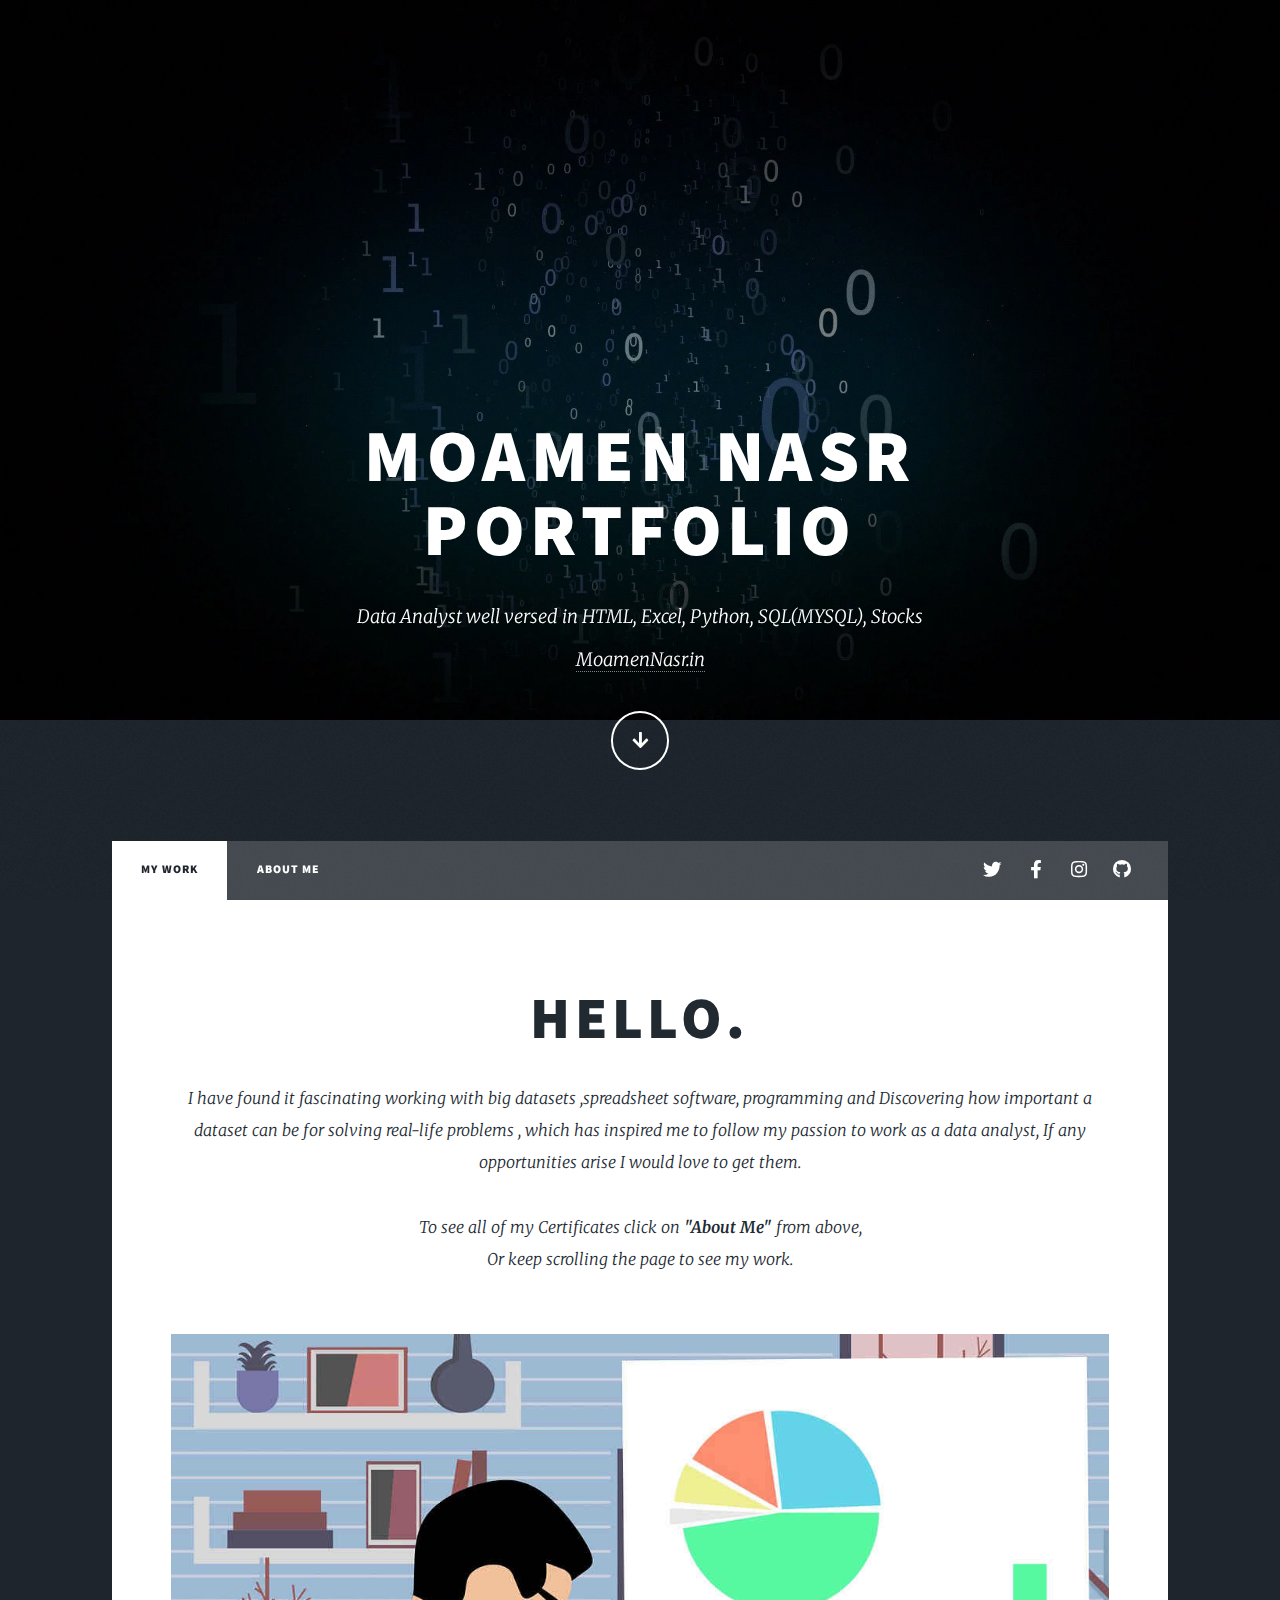
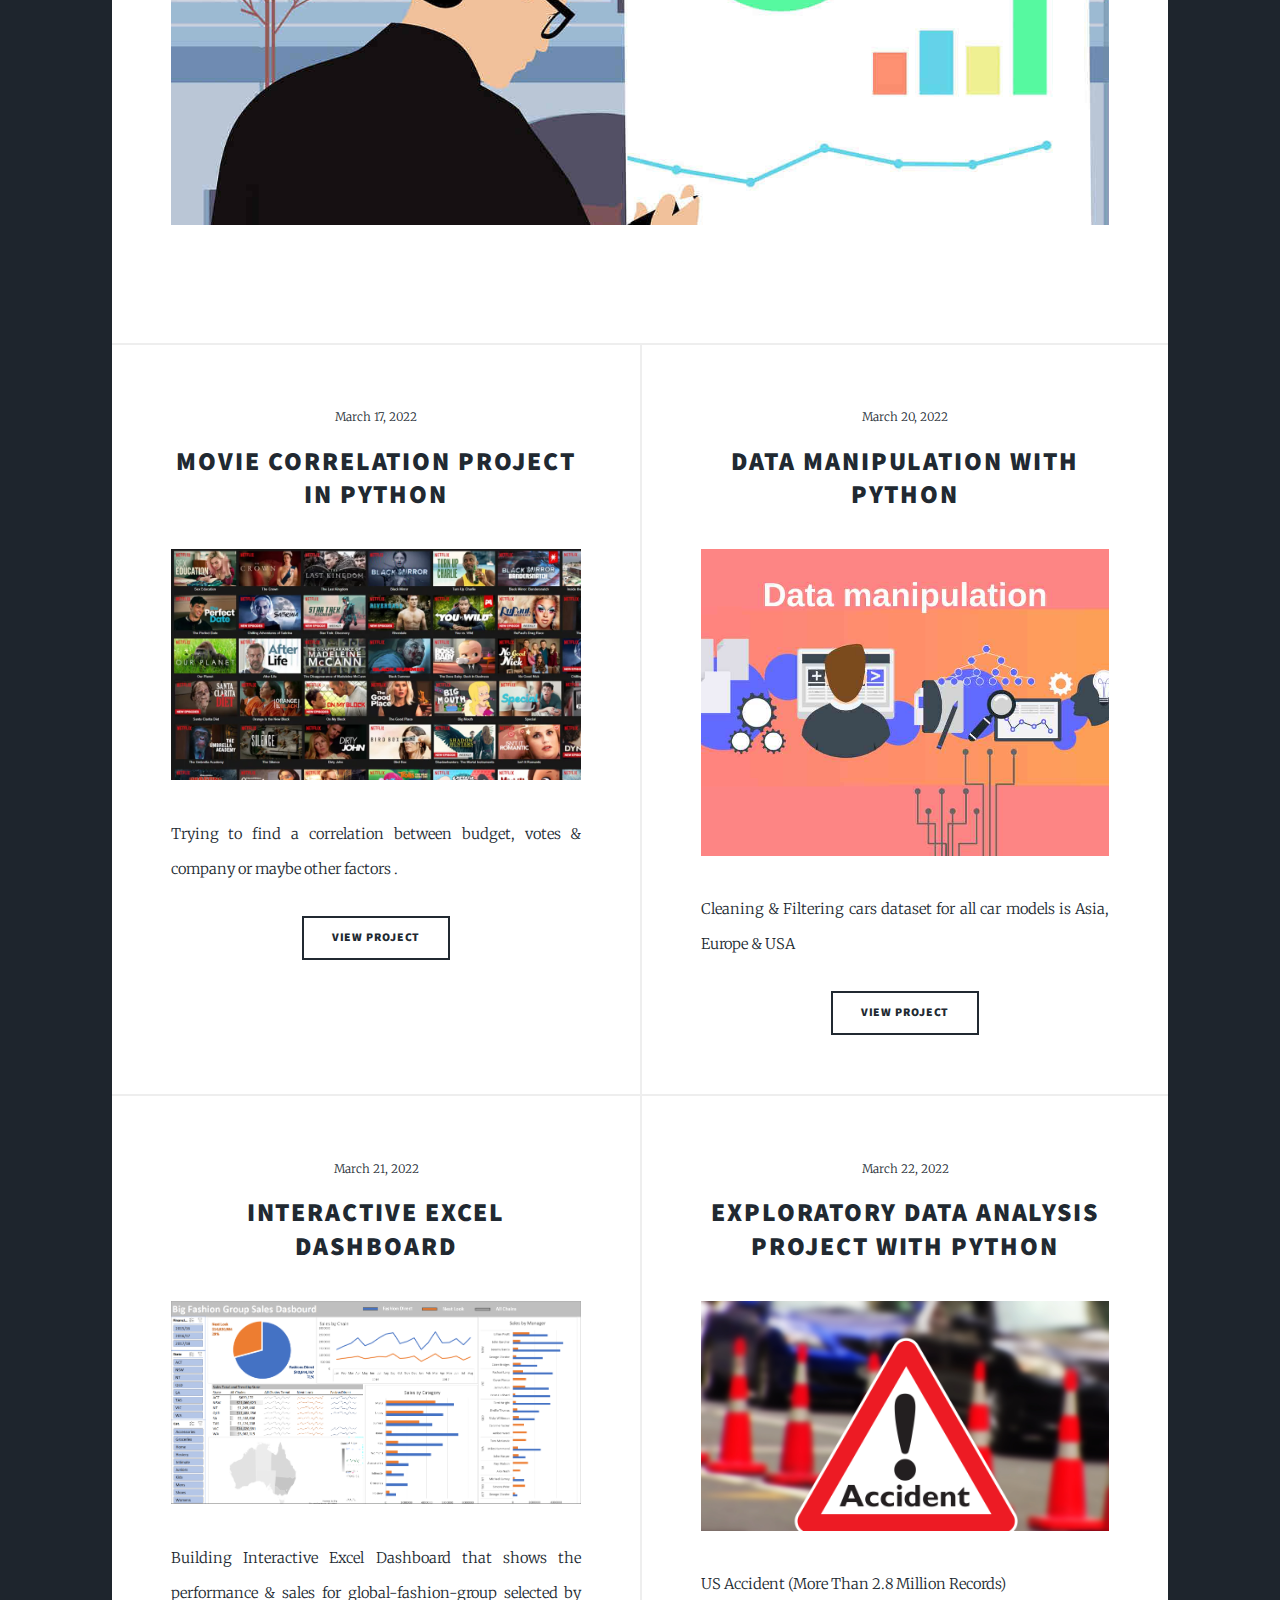
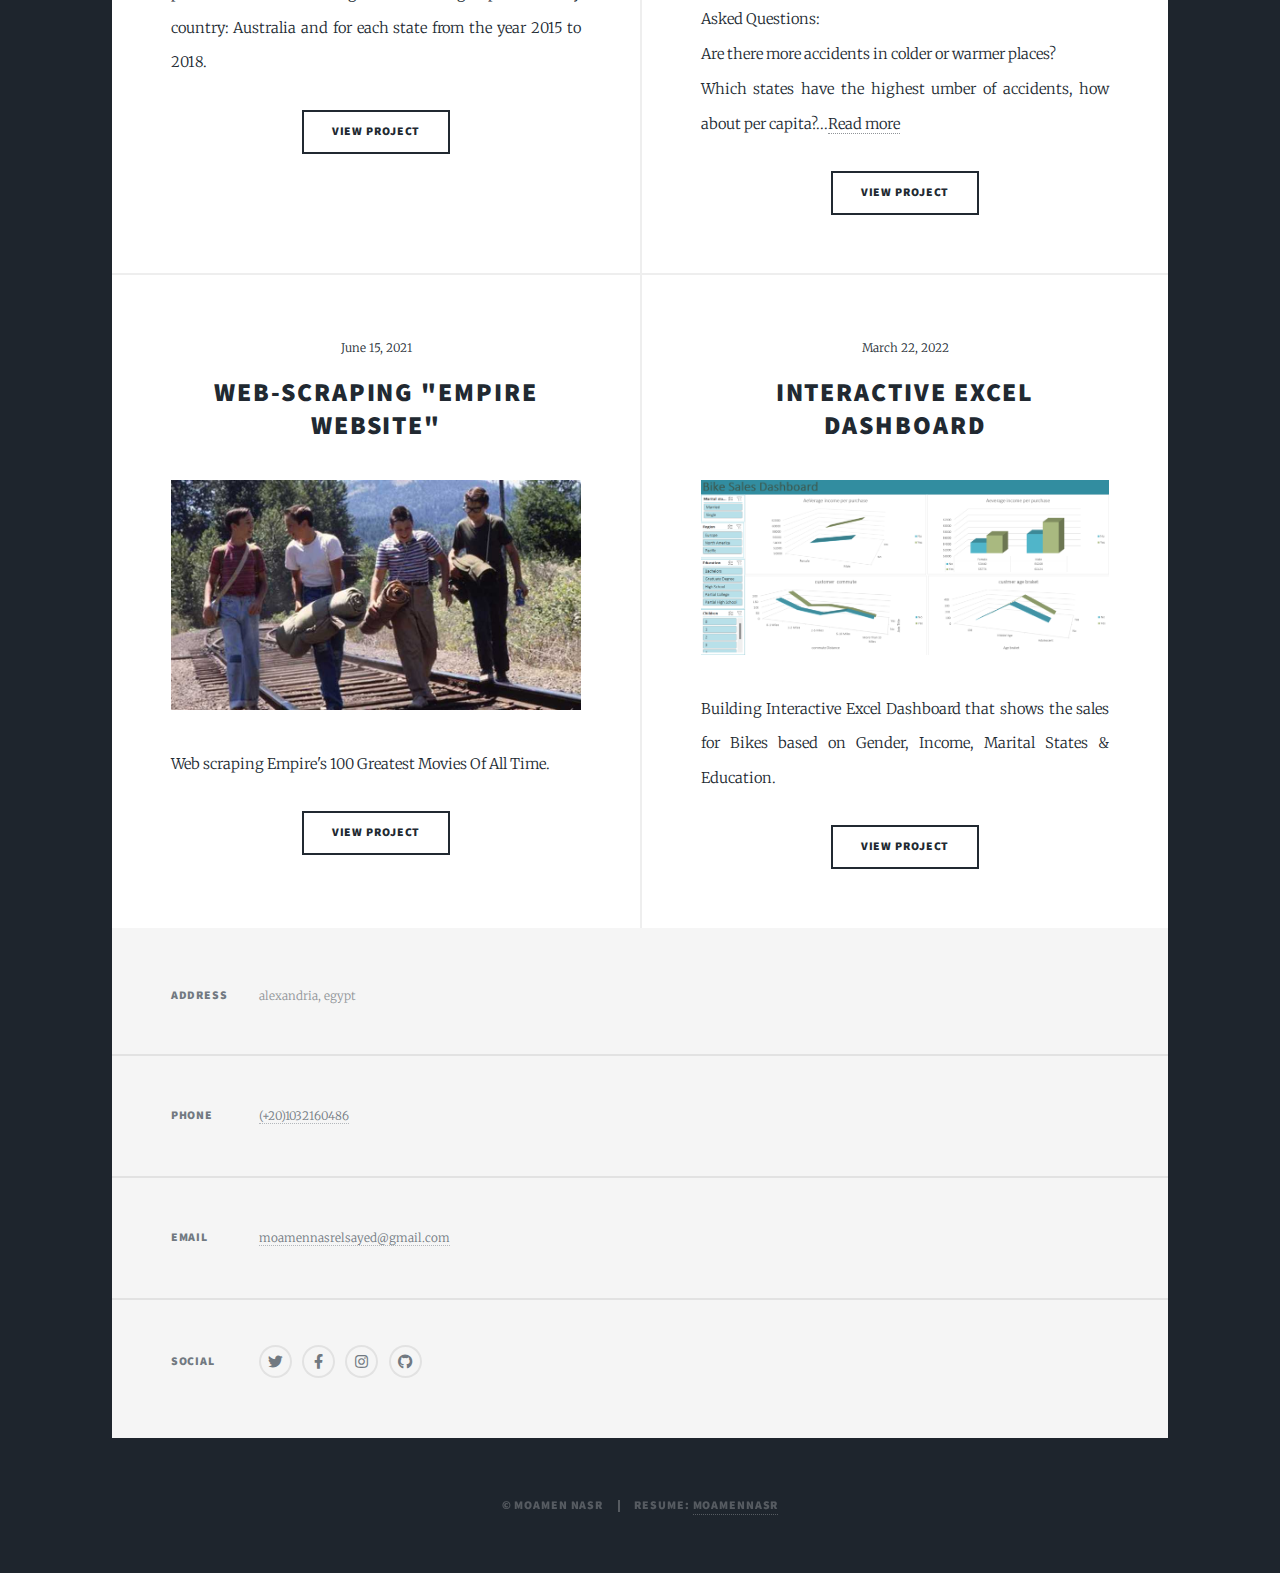
==== index.html @ 1415c9bb "Update index.html" ====
<!DOCTYPE HTML>

<html oncontextmenu="return false">
	<head>
		<title>Moamen_Nasr_Portfolio</title>
		<meta charset="utf-8" />
		<meta name="viewport" content="width=device-width, initial-scale=1, user-scalable=no" />
		<link rel="stylesheet" href="assets/css/main.css" />
		<noscript><link rel="stylesheet" href="assets/css/noscript.css" /></noscript>
		<link rel="icon" href="favicon.ico">
	</head>
	<body class="is-preload" oncontextmenu="return false" onkeydown="return false;" onmousedown="return false;">

		<!-- Wrapper -->
		<div id="wrapper" class="fade-in" >

				<!-- Intro -->
					<div id="intro">
						<h1>Moamen Nasr<br />
						Portfolio</h1>
						<p>Data Analyst well versed in HTML, Excel, Python, SQL(MYSQL), Stocks<br/>
						<a href="https://www.linkedin.com/in/moamen-ahmed-8884a21b2/" target="_blank">MoamenNasr.in</a></p>
						<ul class="actions">
							<li><a href="#header" class="button icon solid solo fa-arrow-down scrolly">Continue</a></li>
						</ul>
					</div>

				<!-- Header -->
					<header id="header">
						<a href="index" class="logo">Portfolio</a>
					</header>

				<!-- Nav -->
					<nav id="nav">
						<ul class="links">
							<li class="active"><a href="index">My Work</a></li>
							<li><a href="about-me">About Me</a></li>
						</ul>
						<ul class="icons">
							<li><a href="https://twitter.com/MomenNasr6" class="icon brands fa-twitter" target="_blank"><span class="label">Twitter</span></a></li>
							<li><a href="https://www.facebook.com/momen.nasr2021/" class="icon brands fa-facebook-f" target="_blank"><span class="label">Facebook</span></a></li>
							<li><a href="https://www.instagram.com/moamen_diwan/" class="icon brands fa-instagram" target="_blank"><span class="label">Instagram</span></a></li>
							<li><a href="https://github.com/moamennasr" class="icon brands fa-github" target="_blank"><span class="label">GitHub</span></a></li>
						</ul>
					</nav>

				<!-- Main -->
					<div id="main">

						<!-- Featured Post -->
							<article class="post featured">
								<header class="major">

									<h1><a href="#">Hello.
									</a></h1>
									<p>I have found it fascinating working with big datasets ,spreadsheet software, programming and Discovering how important a dataset can be for solving real-life problems , which has inspired me to follow my passion to work as a data analyst, If any opportunities arise I would love to get them.<br><br>To see all of my Certificates click on <strong>"About Me"</strong> from above,<br>Or keep scrolling the page to see my work. </p>
								</header>
								<a class="image main"><img src="images/intro.jpg" alt="" /></a>

							</article>

						<!-- Posts -->
							<section class="posts">
								<article>
									<header>
										<span class="date">March 17, 2022</span>
										<h2><a href="https://github.com/moamennasr/data-analysis-portfolio/blob/main/movie%20correlation%20project%201.ipynb" target="_blank">movie correlation project in Python</a></h2>
									</header>
									<a href="https://github.com/moamennasr/data-analysis-portfolio/blob/main/movie%20correlation%20project%201.ipynb" target="_blank" class="image fit"><img src="images/movie.jpg" alt="" /></a>
									<p>Trying to find a correlation between budget, votes & company or maybe other factors .</p>
									<ul class="actions special">
										<li><a href="https://github.com/moamennasr/data-analysis-portfolio/blob/main/movie%20correlation%20project%201.ipynb" target="_blank" class="button">View Project</a></li>
									</ul>
								</article>
								<article>
									<header>
										<span class="date">March 20, 2022</span>
										<h2><a href="https://github.com/moamennasr/data-manipulation-with-python/blob/main/python%20portfolio%20project%20%232%20cars%20dataset.ipynb" target="_blank">data manipulation with python</a></h2>
									</header>
									<a href="https://github.com/moamennasr/data-manipulation-with-python/blob/main/python%20portfolio%20project%20%232%20cars%20dataset.ipynb" target="_blank" class="image fit"><img src="images/data_manipulation.png" alt="" /></a>
									<p>Cleaning & Filtering cars dataset for all car models is Asia, Europe & USA  </p>
									<ul class="actions special">
										<li><a href="https://github.com/moamennasr/data-manipulation-with-python/blob/main/python%20portfolio%20project%20%232%20cars%20dataset.ipynb" target="_blank" class="button">View Project</a></li>
									</ul>
								</article>
								<article>
									<header>
										<span class="date">March 21, 2022</span>
										<h2><a href="https://sway.office.com/fhh4efBavwLZOW4H" target="_blank" >Interactive Excel Dashboard </a></h2>
									</header>
									<a href="https://sway.office.com/fhh4efBavwLZOW4H" target="_blank" class="image fit"><img src="images/Excel_Dashoard.PNG" alt="" /></a>
									<p>Building Interactive Excel Dashboard that shows the performance & sales for global-fashion-group selected by country: Australia and for each state from the year 2015 to 2018.</p>
									<ul class="actions special">
										<li><a href="https://sway.office.com/fhh4efBavwLZOW4H" target="_blank" class="button">View Project</a></li>
									</ul>
								</article>
								<article>
									<header>
										<span class="date">March 22, 2022</span>
										<h2><a href="https://github.com/moamennasr/Exploratory-Data-Analysis-Project-with-Python/blob/main/python%20portfolio%20project%20%233%20US%20Accidents.ipynb" target="_blank">Exploratory Data Analysis Project with Python</a></h2>
									</header>
									<a href="https://github.com/moamennasr/Exploratory-Data-Analysis-Project-with-Python/blob/main/python%20portfolio%20project%20%233%20US%20Accidents.ipynb" target="_blank" class="image fit"><img src="images/accident.jpg" alt="" /></a>
									<p>US Accident (More Than 2.8 Million Records)<br>
										Asked Questions:<br>
										Are there more accidents in colder or warmer places?<br>
										Which states have the highest umber of accidents, how about per capita?<span id="dots">...</span><span id="more"><br>Does NewYork shows within the Data, and if yes, why is the count of accidents lower compared to its population?<br>
										Among the top 100 cities in the number of accidents, which state do they belong to most frequently?<br>
										What time of the day are accident most frequent?<br>
										Which Days of the week are most accidents?<br>
										which month have the most accidents?<br>
										What is the trend of accidents year over year (increasing/decreasing)?<br>
										What is accident per unit of traffic the highest?<br></span><a onclick="myFunction()" id="myBtn">Read more</a></p>
									<ul class="actions special">
										<li><a href="https://github.com/moamennasr/Exploratory-Data-Analysis-Project-with-Python/blob/main/python%20portfolio%20project%20%233%20US%20Accidents.ipynb" target="_blank" class="button">View Project</a></li>
									</ul>
								</article>
								<article>
									<header>
										<span class="date">June 15, 2021</span>
										<h2><a href="https://github.com/moamennasr/web-scraping-Empire-website-/blob/main/main.py" target="_blank" >Web-Scraping "Empire Website" </a></h2>
									</header>
									<a href="https://github.com/moamennasr/web-scraping-Empire-website-/blob/main/main.py" target="_blank" class="image fit"><img src="images/100movies.jpg" alt="" /></a>
									<p>Web scraping Empire's 100 Greatest Movies Of All Time.</p>
									<ul class="actions special">
										<li><a href="https://github.com/moamennasr/web-scraping-Empire-website-/blob/main/main.py" target="_blank" class="button">View Project</a></li>
									</ul>
								</article>
								<article>
									<header>
										<span class="date">March 22, 2022</span>
										<h2><a href="https://sway.office.com/Ymb0n079j13zCC2g?ref=Link" target="_blank" >Interactive Excel Dashboard </a></h2>
									</header>
									<a href="https://sway.office.com/Ymb0n079j13zCC2g?ref=Link" target="_blank" class="image fit"><img src="images/bike-dashoard.PNG" alt="" /></a>
									<p>Building Interactive Excel Dashboard that shows the sales for Bikes based on Gender, Income, Marital States & Education.</p>
									<ul class="actions special">
										<li><a href="https://sway.office.com/Ymb0n079j13zCC2g?ref=Link" target="_blank" class="button">View Project</a></li>
									</ul>
								</article>
							</section>
					</div>

				<!-- Footer -->
					<footer id="footer">

						<section class="split contact">
							<section class="alt">
								<h3>Address</h3>
								<p>alexandria, egypt</p>
							</section>
							<section>
								<h3>Phone</h3>
								<p><a href="#">(+20)1032160486</a></p>
							</section>
							<section>
								<h3>Email</h3>
								<p><a href="#">moamennasrelsayed@gmail.com</a></p>
							</section>
							<section>
								<h3>Social</h3>
								<ul class="icons alt">
									<li><a href="https://twitter.com/MomenNasr6" class="icon brands fa-twitter" target="_blank"><span class="label">Twitter</span></a></li>
									<li><a href="https://www.facebook.com/momen.nasr2021/" class="icon brands fa-facebook-f" target="_blank"><span class="label">Facebook</span></a></li>
									<li><a href="https://www.instagram.com/moamen_diwan/" class="icon brands fa-instagram" target="_blank"><span class="label">Instagram</span></a></li>
									<li><a href="https://github.com/moamennasr" class="icon brands fa-github" target="_blank"><span class="label">GitHub</span></a></li>
								</ul>
							</section>
						</section>
					</footer>

				<!-- Copyright -->
					<div id="copyright">
						<ul><li>&copy; Moamen Nasr</li><li>Resume: <a href="https://moamennasr.github.io/resume-web-page/" target="_blank">moamennasr</a></li></ul>
					</div>

			</div>

		<!-- Scripts -->
		
			<script src="assets/js/jquery.min.js"></script>
			<script src="assets/js/jquery.scrollex.min.js"></script>
			<script src="assets/js/jquery.scrolly.min.js"></script>
			<script src="assets/js/browser.min.js"></script>
			<script src="assets/js/breakpoints.min.js"></script>
			<script src="assets/js/util.js"></script>
			<script src="assets/js/main.js"></script>

	</body>
</html>
---- assets/css/main.css ----
@import url(fontawesome-all.min.css);
@import url("https://fonts.googleapis.com/css?family=Merriweather:300,700,300italic,700italic|Source+Sans+Pro:900");




#more {display: none;}


html, body, div, span, applet, object,
iframe, h1, h2, h3, h4, h5, h6, p, blockquote,
pre, a, abbr, acronym, address, big, cite,
code, del, dfn, em, img, ins, kbd, q, s, samp,
small, strike, strong, sub, sup, tt, var, b,
u, i, center, dl, dt, dd, ol, ul, li, fieldset,
form, label, legend, table, caption, tbody,
tfoot, thead, tr, th, td, article, aside,
canvas, details, embed, figure, figcaption,
footer, header, hgroup, menu, nav, output, ruby,
section, summary, time, mark, audio, video {
	margin: 0;
	padding: 0;
	border: 0;
	font-size: 100%;
	font: inherit;
	vertical-align: baseline;}

article, aside, details, figcaption, figure,
footer, header, hgroup, menu, nav, section {
	display: block;}

body {
	line-height: 1;
}

ol, ul {
	list-style: none;
}

blockquote, q {
	quotes: none;
}

	blockquote:before, blockquote:after, q:before, q:after {
		content: '';
		content: none;
	}

table {
	border-collapse: collapse;
	border-spacing: 0;
}

body {
	-webkit-text-size-adjust: none;
}

mark {
	background-color: transparent;
	color: inherit;
}

input::-moz-focus-inner {
	border: 0;
	padding: 0;
}

input, select, textarea {
	-moz-appearance: none;
	-webkit-appearance: none;
	-ms-appearance: none;
	appearance: none;
}

/* Basic */

	@-ms-viewport {
		width: device-width;
	}

	body {
		-ms-overflow-style: scrollbar;
	}

	@media screen and (max-width: 480px) {

		html, body {
			min-width: 320px;
		}

	}

	html {
		box-sizing: border-box;
	}

	*, *:before, *:after {
		box-sizing: inherit;
	}

	body {
		background-color: #1e252d;
	}

		body.is-preload *, body.is-preload *:before, body.is-preload *:after {
			-moz-animation: none !important;
			-webkit-animation: none !important;
			-ms-animation: none !important;
			animation: none !important;
			-moz-transition: none !important;
			-webkit-transition: none !important;
			-ms-transition: none !important;
			transition: none !important;
		}

/* Type */

	html {
		font-size: 16pt;
	}

		@media screen and (max-width: 1680px) {

			html {
				font-size: 12pt;
			}

		}

		@media screen and (max-width: 1280px) {

			html {
				font-size: 11pt;
			}

		}

		@media screen and (max-width: 360px) {

			html {
				font-size: 10pt;
			}

		}

	body {
		color: #212931;
	}

	body, input, select, textarea {
		font-family: "Merriweather", Georgia, serif;
		font-weight: 300;
		font-size: 1rem;
		line-height: 2.375;
	}

	a {
		-moz-transition: color 0.2s ease-in-out, background-color 0.2s ease-in-out, border-color 0.2s ease-in-out, box-shadow 0.2s ease-in-out;
		-webkit-transition: color 0.2s ease-in-out, background-color 0.2s ease-in-out, border-color 0.2s ease-in-out, box-shadow 0.2s ease-in-out;
		-ms-transition: color 0.2s ease-in-out, background-color 0.2s ease-in-out, border-color 0.2s ease-in-out, box-shadow 0.2s ease-in-out;
		transition: color 0.2s ease-in-out, background-color 0.2s ease-in-out, border-color 0.2s ease-in-out, box-shadow 0.2s ease-in-out;
		border-bottom: dotted 1px;
		text-decoration: none;
	}

		a:hover {
			border-bottom-color: transparent;
		}

	strong, b {
		font-weight: 600;
	}

	em, i {
		font-style: italic;
	}

	p {
		text-align: justify;
		margin: 0 0 2rem 0;
	}

	h1, h2, h3, h4, h5, h6 {
		font-family: "Source Sans Pro", Helvetica, sans-serif;
		font-weight: 900;
		line-height: 1.5;
		letter-spacing: 0.075em;
		text-transform: uppercase;
		margin: 0 0 1rem 0;
	}

		h1 a, h2 a, h3 a, h4 a, h5 a, h6 a {
			border-bottom: 0;
			color: inherit;
			text-decoration: none;
		}

	h1 {
		font-size: 4rem;
		line-height: 1.1;
		margin: 0 0 2rem 0;
	}

	h2 {
		font-size: 1.75rem;
		line-height: 1.3;
		margin: 0 0 1.5rem 0;
	}

	h3 {
		font-size: 1.25rem;
		margin: 0 0 1.5rem 0;
	}

	h4 {
		font-size: 1rem;
	}

	h5 {
		font-size: 0.9rem;
	}

	h6 {
		font-size: 0.8rem;
	}

	sub {
		font-size: 0.8rem;
		position: relative;
		top: 0.5rem;
	}

	sup {
		font-size: 0.8rem;
		position: relative;
		top: -0.5rem;
	}

	blockquote {
		border-left: solid 4px;
		font-style: italic;
		margin: 0 0 2rem 0;
		padding: 0.5rem 0 0.5rem 2rem;
	}

	code {
		border: solid 2px;
		font-family: "Courier New", monospace;
		font-size: 0.9rem;
		margin: 0 0.25rem;
		padding: 0.25rem 0.65rem;
	}

	pre {
		-webkit-overflow-scrolling: touch;
		font-family: "Courier New", monospace;
		font-size: 0.9rem;
		margin: 0 0 2rem 0;
	}

		pre code {
			display: block;
			line-height: 1.75;
			padding: 1rem 1.5rem;
			overflow-x: auto;
		}

	hr {
		border: 0;
		border-bottom: solid 2px;
		margin: 3rem 0;
	}

		hr.major {
			margin: 5rem 0;
		}

	.align-left {
		text-align: left;
	}

	.align-center {
		text-align: center;
	}

	.align-right {
		text-align: right;
	}

	input, select, textarea {
		color: #212931;
	}

	a {
		color: #212931;
		border-bottom-color: rgba(33, 41, 49, 0.5);
	}

		a:hover {
			border-bottom-color: transparent;
			color: #18bfef !important;
		}

	strong, b {
		color: #212931;
	}

	h1, h2, h3, h4, h5, h6 {
		color: #212931;
	}

	blockquote {
		border-left-color: #eeeeee;
	}

	code {
		background: rgba(220, 220, 220, 0.25);
		border-color: #eeeeee;
	}

	hr {
		border-bottom-color: #eeeeee;
	}

/* Row */

	.row {
		display: flex;
		flex-wrap: wrap;
		box-sizing: border-box;
		align-items: stretch;
	}

		.row > * {
			box-sizing: border-box;
		}

		.row.gtr-uniform > * > :last-child {
			margin-bottom: 0;
		}

		.row.aln-left {
			justify-content: flex-start;
		}

		.row.aln-center {
			justify-content: center;
		}

		.row.aln-right {
			justify-content: flex-end;
		}

		.row.aln-top {
			align-items: flex-start;
		}

		.row.aln-middle {
			align-items: center;
		}

		.row.aln-bottom {
			align-items: flex-end;
		}

		.row > .imp {
			order: -1;
		}

		.row > .col-1 {
			width: 8.33333%;
		}

		.row > .off-1 {
			margin-left: 8.33333%;
		}

		.row > .col-2 {
			width: 16.66667%;
		}

		.row > .off-2 {
			margin-left: 16.66667%;
		}

		.row > .col-3 {
			width: 25%;
		}

		.row > .off-3 {
			margin-left: 25%;
		}

		.row > .col-4 {
			width: 33.33333%;
		}

		.row > .off-4 {
			margin-left: 33.33333%;
		}

		.row > .col-5 {
			width: 41.66667%;
		}

		.row > .off-5 {
			margin-left: 41.66667%;
		}

		.row > .col-6 {
			width: 50%;
		}

		.row > .off-6 {
			margin-left: 50%;
		}

		.row > .col-7 {
			width: 58.33333%;
		}

		.row > .off-7 {
			margin-left: 58.33333%;
		}

		.row > .col-8 {
			width: 66.66667%;
		}

		.row > .off-8 {
			margin-left: 66.66667%;
		}

		.row > .col-9 {
			width: 75%;
		}

		.row > .off-9 {
			margin-left: 75%;
		}

		.row > .col-10 {
			width: 83.33333%;
		}

		.row > .off-10 {
			margin-left: 83.33333%;
		}

		.row > .col-11 {
			width: 91.66667%;
		}

		.row > .off-11 {
			margin-left: 91.66667%;
		}

		.row > .col-12 {
			width: 100%;
		}

		.row > .off-12 {
			margin-left: 100%;
		}

		.row.gtr-0 {
			margin-top: 0;
			margin-left: 0rem;
		}

			.row.gtr-0 > * {
				padding: 0 0 0 0rem;
			}

			.row.gtr-0.gtr-uniform {
				margin-top: 0rem;
			}

				.row.gtr-0.gtr-uniform > * {
					padding-top: 0rem;
				}

		.row.gtr-25 {
			margin-top: 0;
			margin-left: -0.375rem;
		}

			.row.gtr-25 > * {
				padding: 0 0 0 0.375rem;
			}

			.row.gtr-25.gtr-uniform {
				margin-top: -0.375rem;
			}

				.row.gtr-25.gtr-uniform > * {
					padding-top: 0.375rem;
				}

		.row.gtr-50 {
			margin-top: 0;
			margin-left: -0.75rem;
		}

			.row.gtr-50 > * {
				padding: 0 0 0 0.75rem;
			}

			.row.gtr-50.gtr-uniform {
				margin-top: -0.75rem;
			}

				.row.gtr-50.gtr-uniform > * {
					padding-top: 0.75rem;
				}

		.row {
			margin-top: 0;
			margin-left: -1.5rem;
		}

			.row > * {
				padding: 0 0 0 1.5rem;
			}

			.row.gtr-uniform {
				margin-top: -1.5rem;
			}

				.row.gtr-uniform > * {
					padding-top: 1.5rem;
				}

		.row.gtr-150 {
			margin-top: 0;
			margin-left: -2.25rem;
		}

			.row.gtr-150 > * {
				padding: 0 0 0 2.25rem;
			}

			.row.gtr-150.gtr-uniform {
				margin-top: -2.25rem;
			}

				.row.gtr-150.gtr-uniform > * {
					padding-top: 2.25rem;
				}

		.row.gtr-200 {
			margin-top: 0;
			margin-left: -3rem;
		}

			.row.gtr-200 > * {
				padding: 0 0 0 3rem;
			}

			.row.gtr-200.gtr-uniform {
				margin-top: -3rem;
			}

				.row.gtr-200.gtr-uniform > * {
					padding-top: 3rem;
				}

		@media screen and (max-width: 1680px) {

			.row {
				display: flex;
				flex-wrap: wrap;
				box-sizing: border-box;
				align-items: stretch;
			}

				.row > * {
					box-sizing: border-box;
				}

				.row.gtr-uniform > * > :last-child {
					margin-bottom: 0;
				}

				.row.aln-left {
					justify-content: flex-start;
				}

				.row.aln-center {
					justify-content: center;
				}

				.row.aln-right {
					justify-content: flex-end;
				}

				.row.aln-top {
					align-items: flex-start;
				}

				.row.aln-middle {
					align-items: center;
				}

				.row.aln-bottom {
					align-items: flex-end;
				}

				.row > .imp-xlarge {
					order: -1;
				}

				.row > .col-1-xlarge {
					width: 8.33333%;
				}

				.row > .off-1-xlarge {
					margin-left: 8.33333%;
				}

				.row > .col-2-xlarge {
					width: 16.66667%;
				}

				.row > .off-2-xlarge {
					margin-left: 16.66667%;
				}

				.row > .col-3-xlarge {
					width: 25%;
				}

				.row > .off-3-xlarge {
					margin-left: 25%;
				}

				.row > .col-4-xlarge {
					width: 33.33333%;
				}

				.row > .off-4-xlarge {
					margin-left: 33.33333%;
				}

				.row > .col-5-xlarge {
					width: 41.66667%;
				}

				.row > .off-5-xlarge {
					margin-left: 41.66667%;
				}

				.row > .col-6-xlarge {
					width: 50%;
				}

				.row > .off-6-xlarge {
					margin-left: 50%;
				}

				.row > .col-7-xlarge {
					width: 58.33333%;
				}

				.row > .off-7-xlarge {
					margin-left: 58.33333%;
				}

				.row > .col-8-xlarge {
					width: 66.66667%;
				}

				.row > .off-8-xlarge {
					margin-left: 66.66667%;
				}

				.row > .col-9-xlarge {
					width: 75%;
				}

				.row > .off-9-xlarge {
					margin-left: 75%;
				}

				.row > .col-10-xlarge {
					width: 83.33333%;
				}

				.row > .off-10-xlarge {
					margin-left: 83.33333%;
				}

				.row > .col-11-xlarge {
					width: 91.66667%;
				}

				.row > .off-11-xlarge {
					margin-left: 91.66667%;
				}

				.row > .col-12-xlarge {
					width: 100%;
				}

				.row > .off-12-xlarge {
					margin-left: 100%;
				}

				.row.gtr-0 {
					margin-top: 0;
					margin-left: 0rem;
				}

					.row.gtr-0 > * {
						padding: 0 0 0 0rem;
					}

					.row.gtr-0.gtr-uniform {
						margin-top: 0rem;
					}

						.row.gtr-0.gtr-uniform > * {
							padding-top: 0rem;
						}

				.row.gtr-25 {
					margin-top: 0;
					margin-left: -0.375rem;
				}

					.row.gtr-25 > * {
						padding: 0 0 0 0.375rem;
					}

					.row.gtr-25.gtr-uniform {
						margin-top: -0.375rem;
					}

						.row.gtr-25.gtr-uniform > * {
							padding-top: 0.375rem;
						}

				.row.gtr-50 {
					margin-top: 0;
					margin-left: -0.75rem;
				}

					.row.gtr-50 > * {
						padding: 0 0 0 0.75rem;
					}

					.row.gtr-50.gtr-uniform {
						margin-top: -0.75rem;
					}

						.row.gtr-50.gtr-uniform > * {
							padding-top: 0.75rem;
						}

				.row {
					margin-top: 0;
					margin-left: -1.5rem;
				}

					.row > * {
						padding: 0 0 0 1.5rem;
					}

					.row.gtr-uniform {
						margin-top: -1.5rem;
					}

						.row.gtr-uniform > * {
							padding-top: 1.5rem;
						}

				.row.gtr-150 {
					margin-top: 0;
					margin-left: -2.25rem;
				}

					.row.gtr-150 > * {
						padding: 0 0 0 2.25rem;
					}

					.row.gtr-150.gtr-uniform {
						margin-top: -2.25rem;
					}

						.row.gtr-150.gtr-uniform > * {
							padding-top: 2.25rem;
						}

				.row.gtr-200 {
					margin-top: 0;
					margin-left: -3rem;
				}

					.row.gtr-200 > * {
						padding: 0 0 0 3rem;
					}

					.row.gtr-200.gtr-uniform {
						margin-top: -3rem;
					}

						.row.gtr-200.gtr-uniform > * {
							padding-top: 3rem;
						}

		}

		@media screen and (max-width: 1280px) {

			.row {
				display: flex;
				flex-wrap: wrap;
				box-sizing: border-box;
				align-items: stretch;
			}

				.row > * {
					box-sizing: border-box;
				}

				.row.gtr-uniform > * > :last-child {
					margin-bottom: 0;
				}

				.row.aln-left {
					justify-content: flex-start;
				}

				.row.aln-center {
					justify-content: center;
				}

				.row.aln-right {
					justify-content: flex-end;
				}

				.row.aln-top {
					align-items: flex-start;
				}

				.row.aln-middle {
					align-items: center;
				}

				.row.aln-bottom {
					align-items: flex-end;
				}

				.row > .imp-large {
					order: -1;
				}

				.row > .col-1-large {
					width: 8.33333%;
				}

				.row > .off-1-large {
					margin-left: 8.33333%;
				}

				.row > .col-2-large {
					width: 16.66667%;
				}

				.row > .off-2-large {
					margin-left: 16.66667%;
				}

				.row > .col-3-large {
					width: 25%;
				}

				.row > .off-3-large {
					margin-left: 25%;
				}

				.row > .col-4-large {
					width: 33.33333%;
				}

				.row > .off-4-large {
					margin-left: 33.33333%;
				}

				.row > .col-5-large {
					width: 41.66667%;
				}

				.row > .off-5-large {
					margin-left: 41.66667%;
				}

				.row > .col-6-large {
					width: 50%;
				}

				.row > .off-6-large {
					margin-left: 50%;
				}

				.row > .col-7-large {
					width: 58.33333%;
				}

				.row > .off-7-large {
					margin-left: 58.33333%;
				}

				.row > .col-8-large {
					width: 66.66667%;
				}

				.row > .off-8-large {
					margin-left: 66.66667%;
				}

				.row > .col-9-large {
					width: 75%;
				}

				.row > .off-9-large {
					margin-left: 75%;
				}

				.row > .col-10-large {
					width: 83.33333%;
				}

				.row > .off-10-large {
					margin-left: 83.33333%;
				}

				.row > .col-11-large {
					width: 91.66667%;
				}

				.row > .off-11-large {
					margin-left: 91.66667%;
				}

				.row > .col-12-large {
					width: 100%;
				}

				.row > .off-12-large {
					margin-left: 100%;
				}

				.row.gtr-0 {
					margin-top: 0;
					margin-left: 0rem;
				}

					.row.gtr-0 > * {
						padding: 0 0 0 0rem;
					}

					.row.gtr-0.gtr-uniform {
						margin-top: 0rem;
					}

						.row.gtr-0.gtr-uniform > * {
							padding-top: 0rem;
						}

				.row.gtr-25 {
					margin-top: 0;
					margin-left: -0.375rem;
				}

					.row.gtr-25 > * {
						padding: 0 0 0 0.375rem;
					}

					.row.gtr-25.gtr-uniform {
						margin-top: -0.375rem;
					}

						.row.gtr-25.gtr-uniform > * {
							padding-top: 0.375rem;
						}

				.row.gtr-50 {
					margin-top: 0;
					margin-left: -0.75rem;
				}

					.row.gtr-50 > * {
						padding: 0 0 0 0.75rem;
					}

					.row.gtr-50.gtr-uniform {
						margin-top: -0.75rem;
					}

						.row.gtr-50.gtr-uniform > * {
							padding-top: 0.75rem;
						}

				.row {
					margin-top: 0;
					margin-left: -1.5rem;
				}

					.row > * {
						padding: 0 0 0 1.5rem;
					}

					.row.gtr-uniform {
						margin-top: -1.5rem;
					}

						.row.gtr-uniform > * {
							padding-top: 1.5rem;
						}

				.row.gtr-150 {
					margin-top: 0;
					margin-left: -2.25rem;
				}

					.row.gtr-150 > * {
						padding: 0 0 0 2.25rem;
					}

					.row.gtr-150.gtr-uniform {
						margin-top: -2.25rem;
					}

						.row.gtr-150.gtr-uniform > * {
							padding-top: 2.25rem;
						}

				.row.gtr-200 {
					margin-top: 0;
					margin-left: -3rem;
				}

					.row.gtr-200 > * {
						padding: 0 0 0 3rem;
					}

					.row.gtr-200.gtr-uniform {
						margin-top: -3rem;
					}

						.row.gtr-200.gtr-uniform > * {
							padding-top: 3rem;
						}

		}

		@media screen and (max-width: 980px) {

			.row {
				display: flex;
				flex-wrap: wrap;
				box-sizing: border-box;
				align-items: stretch;
			}

				.row > * {
					box-sizing: border-box;
				}

				.row.gtr-uniform > * > :last-child {
					margin-bottom: 0;
				}

				.row.aln-left {
					justify-content: flex-start;
				}

				.row.aln-center {
					justify-content: center;
				}

				.row.aln-right {
					justify-content: flex-end;
				}

				.row.aln-top {
					align-items: flex-start;
				}

				.row.aln-middle {
					align-items: center;
				}

				.row.aln-bottom {
					align-items: flex-end;
				}

				.row > .imp-medium {
					order: -1;
				}

				.row > .col-1-medium {
					width: 8.33333%;
				}

				.row > .off-1-medium {
					margin-left: 8.33333%;
				}

				.row > .col-2-medium {
					width: 16.66667%;
				}

				.row > .off-2-medium {
					margin-left: 16.66667%;
				}

				.row > .col-3-medium {
					width: 25%;
				}

				.row > .off-3-medium {
					margin-left: 25%;
				}

				.row > .col-4-medium {
					width: 33.33333%;
				}

				.row > .off-4-medium {
					margin-left: 33.33333%;
				}

				.row > .col-5-medium {
					width: 41.66667%;
				}

				.row > .off-5-medium {
					margin-left: 41.66667%;
				}

				.row > .col-6-medium {
					width: 50%;
				}

				.row > .off-6-medium {
					margin-left: 50%;
				}

				.row > .col-7-medium {
					width: 58.33333%;
				}

				.row > .off-7-medium {
					margin-left: 58.33333%;
				}

				.row > .col-8-medium {
					width: 66.66667%;
				}

				.row > .off-8-medium {
					margin-left: 66.66667%;
				}

				.row > .col-9-medium {
					width: 75%;
				}

				.row > .off-9-medium {
					margin-left: 75%;
				}

				.row > .col-10-medium {
					width: 83.33333%;
				}

				.row > .off-10-medium {
					margin-left: 83.33333%;
				}

				.row > .col-11-medium {
					width: 91.66667%;
				}

				.row > .off-11-medium {
					margin-left: 91.66667%;
				}

				.row > .col-12-medium {
					width: 100%;
				}

				.row > .off-12-medium {
					margin-left: 100%;
				}

				.row.gtr-0 {
					margin-top: 0;
					margin-left: 0rem;
				}

					.row.gtr-0 > * {
						padding: 0 0 0 0rem;
					}

					.row.gtr-0.gtr-uniform {
						margin-top: 0rem;
					}

						.row.gtr-0.gtr-uniform > * {
							padding-top: 0rem;
						}

				.row.gtr-25 {
					margin-top: 0;
					margin-left: -0.375rem;
				}

					.row.gtr-25 > * {
						padding: 0 0 0 0.375rem;
					}

					.row.gtr-25.gtr-uniform {
						margin-top: -0.375rem;
					}

						.row.gtr-25.gtr-uniform > * {
							padding-top: 0.375rem;
						}

				.row.gtr-50 {
					margin-top: 0;
					margin-left: -0.75rem;
				}

					.row.gtr-50 > * {
						padding: 0 0 0 0.75rem;
					}

					.row.gtr-50.gtr-uniform {
						margin-top: -0.75rem;
					}

						.row.gtr-50.gtr-uniform > * {
							padding-top: 0.75rem;
						}

				.row {
					margin-top: 0;
					margin-left: -1.5rem;
				}

					.row > * {
						padding: 0 0 0 1.5rem;
					}

					.row.gtr-uniform {
						margin-top: -1.5rem;
					}

						.row.gtr-uniform > * {
							padding-top: 1.5rem;
						}

				.row.gtr-150 {
					margin-top: 0;
					margin-left: -2.25rem;
				}

					.row.gtr-150 > * {
						padding: 0 0 0 2.25rem;
					}

					.row.gtr-150.gtr-uniform {
						margin-top: -2.25rem;
					}

						.row.gtr-150.gtr-uniform > * {
							padding-top: 2.25rem;
						}

				.row.gtr-200 {
					margin-top: 0;
					margin-left: -3rem;
				}

					.row.gtr-200 > * {
						padding: 0 0 0 3rem;
					}

					.row.gtr-200.gtr-uniform {
						margin-top: -3rem;
					}

						.row.gtr-200.gtr-uniform > * {
							padding-top: 3rem;
						}

		}

		@media screen and (max-width: 736px) {

			.row {
				display: flex;
				flex-wrap: wrap;
				box-sizing: border-box;
				align-items: stretch;
			}

				.row > * {
					box-sizing: border-box;
				}

				.row.gtr-uniform > * > :last-child {
					margin-bottom: 0;
				}

				.row.aln-left {
					justify-content: flex-start;
				}

				.row.aln-center {
					justify-content: center;
				}

				.row.aln-right {
					justify-content: flex-end;
				}

				.row.aln-top {
					align-items: flex-start;
				}

				.row.aln-middle {
					align-items: center;
				}

				.row.aln-bottom {
					align-items: flex-end;
				}

				.row > .imp-small {
					order: -1;
				}

				.row > .col-1-small {
					width: 8.33333%;
				}

				.row > .off-1-small {
					margin-left: 8.33333%;
				}

				.row > .col-2-small {
					width: 16.66667%;
				}

				.row > .off-2-small {
					margin-left: 16.66667%;
				}

				.row > .col-3-small {
					width: 25%;
				}

				.row > .off-3-small {
					margin-left: 25%;
				}

				.row > .col-4-small {
					width: 33.33333%;
				}

				.row > .off-4-small {
					margin-left: 33.33333%;
				}

				.row > .col-5-small {
					width: 41.66667%;
				}

				.row > .off-5-small {
					margin-left: 41.66667%;
				}

				.row > .col-6-small {
					width: 50%;
				}

				.row > .off-6-small {
					margin-left: 50%;
				}

				.row > .col-7-small {
					width: 58.33333%;
				}

				.row > .off-7-small {
					margin-left: 58.33333%;
				}

				.row > .col-8-small {
					width: 66.66667%;
				}

				.row > .off-8-small {
					margin-left: 66.66667%;
				}

				.row > .col-9-small {
					width: 75%;
				}

				.row > .off-9-small {
					margin-left: 75%;
				}

				.row > .col-10-small {
					width: 83.33333%;
				}

				.row > .off-10-small {
					margin-left: 83.33333%;
				}

				.row > .col-11-small {
					width: 91.66667%;
				}

				.row > .off-11-small {
					margin-left: 91.66667%;
				}

				.row > .col-12-small {
					width: 100%;
				}

				.row > .off-12-small {
					margin-left: 100%;
				}

				.row.gtr-0 {
					margin-top: 0;
					margin-left: 0rem;
				}

					.row.gtr-0 > * {
						padding: 0 0 0 0rem;
					}

					.row.gtr-0.gtr-uniform {
						margin-top: 0rem;
					}

						.row.gtr-0.gtr-uniform > * {
							padding-top: 0rem;
						}

				.row.gtr-25 {
					margin-top: 0;
					margin-left: -0.375rem;
				}

					.row.gtr-25 > * {
						padding: 0 0 0 0.375rem;
					}

					.row.gtr-25.gtr-uniform {
						margin-top: -0.375rem;
					}

						.row.gtr-25.gtr-uniform > * {
							padding-top: 0.375rem;
						}

				.row.gtr-50 {
					margin-top: 0;
					margin-left: -0.75rem;
				}

					.row.gtr-50 > * {
						padding: 0 0 0 0.75rem;
					}

					.row.gtr-50.gtr-uniform {
						margin-top: -0.75rem;
					}

						.row.gtr-50.gtr-uniform > * {
							padding-top: 0.75rem;
						}

				.row {
					margin-top: 0;
					margin-left: -1.5rem;
				}

					.row > * {
						padding: 0 0 0 1.5rem;
					}

					.row.gtr-uniform {
						margin-top: -1.5rem;
					}

						.row.gtr-uniform > * {
							padding-top: 1.5rem;
						}

				.row.gtr-150 {
					margin-top: 0;
					margin-left: -2.25rem;
				}

					.row.gtr-150 > * {
						padding: 0 0 0 2.25rem;
					}

					.row.gtr-150.gtr-uniform {
						margin-top: -2.25rem;
					}

						.row.gtr-150.gtr-uniform > * {
							padding-top: 2.25rem;
						}

				.row.gtr-200 {
					margin-top: 0;
					margin-left: -3rem;
				}

					.row.gtr-200 > * {
						padding: 0 0 0 3rem;
					}

					.row.gtr-200.gtr-uniform {
						margin-top: -3rem;
					}

						.row.gtr-200.gtr-uniform > * {
							padding-top: 3rem;
						}

		}

		@media screen and (max-width: 480px) {

			.row {
				display: flex;
				flex-wrap: wrap;
				box-sizing: border-box;
				align-items: stretch;
			}

				.row > * {
					box-sizing: border-box;
				}

				.row.gtr-uniform > * > :last-child {
					margin-bottom: 0;
				}

				.row.aln-left {
					justify-content: flex-start;
				}

				.row.aln-center {
					justify-content: center;
				}

				.row.aln-right {
					justify-content: flex-end;
				}

				.row.aln-top {
					align-items: flex-start;
				}

				.row.aln-middle {
					align-items: center;
				}

				.row.aln-bottom {
					align-items: flex-end;
				}

				.row > .imp-xsmall {
					order: -1;
				}

				.row > .col-1-xsmall {
					width: 8.33333%;
				}

				.row > .off-1-xsmall {
					margin-left: 8.33333%;
				}

				.row > .col-2-xsmall {
					width: 16.66667%;
				}

				.row > .off-2-xsmall {
					margin-left: 16.66667%;
				}

				.row > .col-3-xsmall {
					width: 25%;
				}

				.row > .off-3-xsmall {
					margin-left: 25%;
				}

				.row > .col-4-xsmall {
					width: 33.33333%;
				}

				.row > .off-4-xsmall {
					margin-left: 33.33333%;
				}

				.row > .col-5-xsmall {
					width: 41.66667%;
				}

				.row > .off-5-xsmall {
					margin-left: 41.66667%;
				}

				.row > .col-6-xsmall {
					width: 50%;
				}

				.row > .off-6-xsmall {
					margin-left: 50%;
				}

				.row > .col-7-xsmall {
					width: 58.33333%;
				}

				.row > .off-7-xsmall {
					margin-left: 58.33333%;
				}

				.row > .col-8-xsmall {
					width: 66.66667%;
				}

				.row > .off-8-xsmall {
					margin-left: 66.66667%;
				}

				.row > .col-9-xsmall {
					width: 75%;
				}

				.row > .off-9-xsmall {
					margin-left: 75%;
				}

				.row > .col-10-xsmall {
					width: 83.33333%;
				}

				.row > .off-10-xsmall {
					margin-left: 83.33333%;
				}

				.row > .col-11-xsmall {
					width: 91.66667%;
				}

				.row > .off-11-xsmall {
					margin-left: 91.66667%;
				}

				.row > .col-12-xsmall {
					width: 100%;
				}

				.row > .off-12-xsmall {
					margin-left: 100%;
				}

				.row.gtr-0 {
					margin-top: 0;
					margin-left: 0rem;
				}

					.row.gtr-0 > * {
						padding: 0 0 0 0rem;
					}

					.row.gtr-0.gtr-uniform {
						margin-top: 0rem;
					}

						.row.gtr-0.gtr-uniform > * {
							padding-top: 0rem;
						}

				.row.gtr-25 {
					margin-top: 0;
					margin-left: -0.375rem;
				}

					.row.gtr-25 > * {
						padding: 0 0 0 0.375rem;
					}

					.row.gtr-25.gtr-uniform {
						margin-top: -0.375rem;
					}

						.row.gtr-25.gtr-uniform > * {
							padding-top: 0.375rem;
						}

				.row.gtr-50 {
					margin-top: 0;
					margin-left: -0.75rem;
				}

					.row.gtr-50 > * {
						padding: 0 0 0 0.75rem;
					}

					.row.gtr-50.gtr-uniform {
						margin-top: -0.75rem;
					}

						.row.gtr-50.gtr-uniform > * {
							padding-top: 0.75rem;
						}

				.row {
					margin-top: 0;
					margin-left: -1.5rem;
				}

					.row > * {
						padding: 0 0 0 1.5rem;
					}

					.row.gtr-uniform {
						margin-top: -1.5rem;
					}

						.row.gtr-uniform > * {
							padding-top: 1.5rem;
						}

				.row.gtr-150 {
					margin-top: 0;
					margin-left: -2.25rem;
				}

					.row.gtr-150 > * {
						padding: 0 0 0 2.25rem;
					}

					.row.gtr-150.gtr-uniform {
						margin-top: -2.25rem;
					}

						.row.gtr-150.gtr-uniform > * {
							padding-top: 2.25rem;
						}

				.row.gtr-200 {
					margin-top: 0;
					margin-left: -3rem;
				}

					.row.gtr-200 > * {
						padding: 0 0 0 3rem;
					}

					.row.gtr-200.gtr-uniform {
						margin-top: -3rem;
					}

						.row.gtr-200.gtr-uniform > * {
							padding-top: 3rem;
						}

		}

		@media screen and (max-width: 360px) {

			.row {
				display: flex;
				flex-wrap: wrap;
				box-sizing: border-box;
				align-items: stretch;
			}

				.row > * {
					box-sizing: border-box;
				}

				.row.gtr-uniform > * > :last-child {
					margin-bottom: 0;
				}

				.row.aln-left {
					justify-content: flex-start;
				}

				.row.aln-center {
					justify-content: center;
				}

				.row.aln-right {
					justify-content: flex-end;
				}

				.row.aln-top {
					align-items: flex-start;
				}

				.row.aln-middle {
					align-items: center;
				}

				.row.aln-bottom {
					align-items: flex-end;
				}

				.row > .imp-xxsmall {
					order: -1;
				}

				.row > .col-1-xxsmall {
					width: 8.33333%;
				}

				.row > .off-1-xxsmall {
					margin-left: 8.33333%;
				}

				.row > .col-2-xxsmall {
					width: 16.66667%;
				}

				.row > .off-2-xxsmall {
					margin-left: 16.66667%;
				}

				.row > .col-3-xxsmall {
					width: 25%;
				}

				.row > .off-3-xxsmall {
					margin-left: 25%;
				}

				.row > .col-4-xxsmall {
					width: 33.33333%;
				}

				.row > .off-4-xxsmall {
					margin-left: 33.33333%;
				}

				.row > .col-5-xxsmall {
					width: 41.66667%;
				}

				.row > .off-5-xxsmall {
					margin-left: 41.66667%;
				}

				.row > .col-6-xxsmall {
					width: 50%;
				}

				.row > .off-6-xxsmall {
					margin-left: 50%;
				}

				.row > .col-7-xxsmall {
					width: 58.33333%;
				}

				.row > .off-7-xxsmall {
					margin-left: 58.33333%;
				}

				.row > .col-8-xxsmall {
					width: 66.66667%;
				}

				.row > .off-8-xxsmall {
					margin-left: 66.66667%;
				}

				.row > .col-9-xxsmall {
					width: 75%;
				}

				.row > .off-9-xxsmall {
					margin-left: 75%;
				}

				.row > .col-10-xxsmall {
					width: 83.33333%;
				}

				.row > .off-10-xxsmall {
					margin-left: 83.33333%;
				}

				.row > .col-11-xxsmall {
					width: 91.66667%;
				}

				.row > .off-11-xxsmall {
					margin-left: 91.66667%;
				}

				.row > .col-12-xxsmall {
					width: 100%;
				}

				.row > .off-12-xxsmall {
					margin-left: 100%;
				}

				.row.gtr-0 {
					margin-top: 0;
					margin-left: 0rem;
				}

					.row.gtr-0 > * {
						padding: 0 0 0 0rem;
					}

					.row.gtr-0.gtr-uniform {
						margin-top: 0rem;
					}

						.row.gtr-0.gtr-uniform > * {
							padding-top: 0rem;
						}

				.row.gtr-25 {
					margin-top: 0;
					margin-left: -0.375rem;
				}

					.row.gtr-25 > * {
						padding: 0 0 0 0.375rem;
					}

					.row.gtr-25.gtr-uniform {
						margin-top: -0.375rem;
					}

						.row.gtr-25.gtr-uniform > * {
							padding-top: 0.375rem;
						}

				.row.gtr-50 {
					margin-top: 0;
					margin-left: -0.75rem;
				}

					.row.gtr-50 > * {
						padding: 0 0 0 0.75rem;
					}

					.row.gtr-50.gtr-uniform {
						margin-top: -0.75rem;
					}

						.row.gtr-50.gtr-uniform > * {
							padding-top: 0.75rem;
						}

				.row {
					margin-top: 0;
					margin-left: -1.5rem;
				}

					.row > * {
						padding: 0 0 0 1.5rem;
					}

					.row.gtr-uniform {
						margin-top: -1.5rem;
					}

						.row.gtr-uniform > * {
							padding-top: 1.5rem;
						}

				.row.gtr-150 {
					margin-top: 0;
					margin-left: -2.25rem;
				}

					.row.gtr-150 > * {
						padding: 0 0 0 2.25rem;
					}

					.row.gtr-150.gtr-uniform {
						margin-top: -2.25rem;
					}

						.row.gtr-150.gtr-uniform > * {
							padding-top: 2.25rem;
						}

				.row.gtr-200 {
					margin-top: 0;
					margin-left: -3rem;
				}

					.row.gtr-200 > * {
						padding: 0 0 0 3rem;
					}

					.row.gtr-200.gtr-uniform {
						margin-top: -3rem;
					}

						.row.gtr-200.gtr-uniform > * {
							padding-top: 3rem;
						}

		}

/* Box */

	.box {
		border: solid 2px;
		margin-bottom: 2rem;
		padding: 1.5rem;
	}

		.box > :last-child,
		.box > :last-child > :last-child,
		.box > :last-child > :last-child > :last-child {
			margin-bottom: 0;
		}

		.box.alt {
			border: 0;
			border-radius: 0;
			padding: 0;
		}

	.box {
		border-color: #eeeeee;
	}

/* Button */

	input[type="submit"],
	input[type="reset"],
	input[type="button"],
	button,
	.button {
		-moz-appearance: none;
		-webkit-appearance: none;
		-ms-appearance: none;
		appearance: none;
		-moz-transition: background-color 0.2s ease-in-out, box-shadow 0.2s ease-in-out, color 0.2s ease-in-out;
		-webkit-transition: background-color 0.2s ease-in-out, box-shadow 0.2s ease-in-out, color 0.2s ease-in-out;
		-ms-transition: background-color 0.2s ease-in-out, box-shadow 0.2s ease-in-out, color 0.2s ease-in-out;
		transition: background-color 0.2s ease-in-out, box-shadow 0.2s ease-in-out, color 0.2s ease-in-out;
		border: 0;
		border-radius: 0;
		cursor: pointer;
		display: inline-block;
		font-family: "Source Sans Pro", Helvetica, sans-serif;
		font-size: 0.8rem;
		font-weight: 900;
		letter-spacing: 0.075em;
		height: 3rem;
		line-height: 3rem;
		padding: 0 2rem;
		text-align: center;
		text-decoration: none;
		text-transform: uppercase;
		white-space: nowrap;
	}

		input[type="submit"].icon:before,
		input[type="reset"].icon:before,
		input[type="button"].icon:before,
		button.icon:before,
		.button.icon:before {
			margin-right: 0.5rem;
		}

		input[type="submit"].icon.solo,
		input[type="reset"].icon.solo,
		input[type="button"].icon.solo,
		button.icon.solo,
		.button.icon.solo {
			position: relative;
			width: 4rem;
			height: 4rem;
			line-height: 4rem;
			border-radius: 4rem;
			text-indent: 4rem;
			overflow: hidden;
			padding: 0;
			white-space: nowrap;
		}

			input[type="submit"].icon.solo:before,
			input[type="reset"].icon.solo:before,
			input[type="button"].icon.solo:before,
			button.icon.solo:before,
			.button.icon.solo:before {
				position: absolute;
				display: block;
				top: 0;
				left: 0;
				width: inherit;
				height: inherit;
				line-height: inherit;
				font-size: 1.25rem;
				margin-right: 0;
				text-align: center;
				text-indent: 0;
			}

		input[type="submit"].fit,
		input[type="reset"].fit,
		input[type="button"].fit,
		button.fit,
		.button.fit {
			width: 100%;
		}

		input[type="submit"].small,
		input[type="reset"].small,
		input[type="button"].small,
		button.small,
		.button.small {
			font-size: 0.7rem;
			height: 2.5rem;
			line-height: 2.5rem;
			padding: 0 1.5rem;
		}

		input[type="submit"].large,
		input[type="reset"].large,
		input[type="button"].large,
		button.large,
		.button.large {
			font-size: 0.9rem;
			height: 3.5rem;
			line-height: 3.5rem;
			padding: 0 2.75rem;
		}

		@media screen and (max-width: 980px) {

			input[type="submit"],
			input[type="reset"],
			input[type="button"],
			button,
			.button {
				font-size: 0.9rem;
				height: 3.25rem;
				line-height: 3.25rem;
			}

				input[type="submit"].large,
				input[type="reset"].large,
				input[type="button"].large,
				button.large,
				.button.large {
					font-size: 1rem;
					height: 3.75rem;
					line-height: 3.75rem;
				}

		}

		input[type="submit"].disabled, input[type="submit"]:disabled,
		input[type="reset"].disabled,
		input[type="reset"]:disabled,
		input[type="button"].disabled,
		input[type="button"]:disabled,
		button.disabled,
		button:disabled,
		.button.disabled,
		.button:disabled {
			pointer-events: none;
			opacity: 0.25;
		}

	input[type="submit"],
	input[type="reset"],
	input[type="button"],
	button,
	.button {
		background-color: transparent;
		box-shadow: inset 0 0 0 2px #212931;
		color: #212931 !important;
	}

		input[type="submit"]:hover,
		input[type="reset"]:hover,
		input[type="button"]:hover,
		button:hover,
		.button:hover {
			box-shadow: inset 0 0 0 2px #18bfef;
			color: #18bfef !important;
		}

		input[type="submit"].primary,
		input[type="reset"].primary,
		input[type="button"].primary,
		button.primary,
		.button.primary {
			background-color: #212931;
			box-shadow: none;
			color: #ffffff !important;
		}

			input[type="submit"].primary:hover,
			input[type="reset"].primary:hover,
			input[type="button"].primary:hover,
			button.primary:hover,
			.button.primary:hover {
				background-color: #18bfef;
			}

/* Form */

	form {
		margin: 0 0 2rem 0;
	}

		form > :last-child {
			margin-bottom: 0;
		}

		form > .fields {
			display: -moz-flex;
			display: -webkit-flex;
			display: -ms-flex;
			display: flex;
			-moz-flex-wrap: wrap;
			-webkit-flex-wrap: wrap;
			-ms-flex-wrap: wrap;
			flex-wrap: wrap;
			width: calc(100% + 3rem);
			margin: -1.5rem 0 2rem -1.5rem;
		}

			form > .fields > .field {
				-moz-flex-grow: 0;
				-webkit-flex-grow: 0;
				-ms-flex-grow: 0;
				flex-grow: 0;
				-moz-flex-shrink: 0;
				-webkit-flex-shrink: 0;
				-ms-flex-shrink: 0;
				flex-shrink: 0;
				padding: 1.5rem 0 0 1.5rem;
				width: calc(100% - 1.5rem);
			}

				form > .fields > .field.half {
					width: calc(50% - 0.75rem);
				}

				form > .fields > .field.third {
					width: calc(100%/3 - 0.5rem);
				}

				form > .fields > .field.quarter {
					width: calc(25% - 0.375rem);
				}

		@media screen and (max-width: 480px) {

			form > .fields {
				width: calc(100% + 3rem);
				margin: -1.5rem 0 2rem -1.5rem;
			}

				form > .fields > .field {
					padding: 1.5rem 0 0 1.5rem;
					width: calc(100% - 1.5rem);
				}

					form > .fields > .field.half {
						width: calc(100% - 1.5rem);
					}

					form > .fields > .field.third {
						width: calc(100% - 1.5rem);
					}

					form > .fields > .field.quarter {
						width: calc(100% - 1.5rem);
					}

		}

	label {
		display: block;
		font-family: "Source Sans Pro", Helvetica, sans-serif;
		font-weight: 900;
		line-height: 1.5;
		letter-spacing: 0.075em;
		font-size: 0.8rem;
		text-transform: uppercase;
		margin: 0 0 0.75rem 0;
	}

		@media screen and (max-width: 980px) {

			label {
				font-size: 0.9rem;
			}

		}

	input[type="text"],
	input[type="password"],
	input[type="email"],
	select,
	textarea {
		-moz-appearance: none;
		-webkit-appearance: none;
		-ms-appearance: none;
		appearance: none;
		background: transparent;
		border-radius: 0;
		border: solid 2px;
		color: inherit;
		display: block;
		outline: 0;
		padding: 0 1rem;
		text-decoration: none;
		width: 100%;
	}

		input[type="text"]:invalid,
		input[type="password"]:invalid,
		input[type="email"]:invalid,
		select:invalid,
		textarea:invalid {
			box-shadow: none;
		}

	select {
		background-size: 1.25rem;
		background-repeat: no-repeat;
		background-position: calc(100% - 1rem) center;
		height: 3rem;
		padding-right: 3rem;
		text-overflow: ellipsis;
	}

		select:focus::-ms-value {
			background-color: transparent;
		}

		select::-ms-expand {
			display: none;
		}

	input[type="text"],
	input[type="password"],
	input[type="email"],
	select {
		height: 3rem;
	}

	textarea {
		padding: 0.75rem 1rem;
	}

	input[type="checkbox"],
	input[type="radio"] {
		-moz-appearance: none;
		-webkit-appearance: none;
		-ms-appearance: none;
		appearance: none;
		display: block;
		float: left;
		margin-right: -2rem;
		opacity: 0;
		width: 1rem;
		z-index: -1;
	}

		input[type="checkbox"] + label,
		input[type="radio"] + label {
			text-decoration: none;
			cursor: pointer;
			display: inline-block;
			font-size: 1rem;
			letter-spacing: 0;
			font-family: "Merriweather", Georgia, serif;
			text-transform: none;
			font-weight: 300;
			padding-left: 2.8rem;
			padding-right: 1rem;
			position: relative;
		}

			input[type="checkbox"] + label:before,
			input[type="radio"] + label:before {
				-moz-osx-font-smoothing: grayscale;
				-webkit-font-smoothing: antialiased;
				display: inline-block;
				font-style: normal;
				font-variant: normal;
				text-rendering: auto;
				line-height: 1;
				text-transform: none !important;
				font-family: 'Font Awesome 5 Free';
				font-weight: 900;
			}

			input[type="checkbox"] + label:before,
			input[type="radio"] + label:before {
				border-radius: 0;
				border: solid 2px;
				content: '';
				display: inline-block;
				font-size: 0.8rem;
				height: 1.8rem;
				left: 0;
				line-height: 1.65rem;
				position: absolute;
				text-align: center;
				top: -0.125rem;
				width: 1.8rem;
			}

		input[type="checkbox"]:checked + label:before,
		input[type="radio"]:checked + label:before {
			content: '\f00c';
		}

	input[type="checkbox"] + label:before {
		border-radius: 0;
	}

	input[type="radio"] + label:before {
		border-radius: 100%;
	}

	::-webkit-input-placeholder {
		opacity: 1.0;
	}

	:-moz-placeholder {
		opacity: 1.0;
	}

	::-moz-placeholder {
		opacity: 1.0;
	}

	:-ms-input-placeholder {
		opacity: 1.0;
	}

	label {
		color: #212931;
	}

	input[type="text"],
	input[type="password"],
	input[type="email"],
	select,
	textarea {
		border-color: #eeeeee;
	}

		input[type="text"]:focus,
		input[type="password"]:focus,
		input[type="email"]:focus,
		select:focus,
		textarea:focus {
			border-color: #18bfef;
		}

	select {
		background-image: url("data:image/svg+xml;charset=utf8,%3Csvg xmlns='http://www.w3.org/2000/svg' width='40' height='40' preserveAspectRatio='none' viewBox='0 0 40 40'%3E%3Cpath d='M9.4,12.3l10.4,10.4l10.4-10.4c0.2-0.2,0.5-0.4,0.9-0.4c0.3,0,0.6,0.1,0.9,0.4l3.3,3.3c0.2,0.2,0.4,0.5,0.4,0.9 c0,0.4-0.1,0.6-0.4,0.9L20.7,31.9c-0.2,0.2-0.5,0.4-0.9,0.4c-0.3,0-0.6-0.1-0.9-0.4L4.3,17.3c-0.2-0.2-0.4-0.5-0.4-0.9 c0-0.4,0.1-0.6,0.4-0.9l3.3-3.3c0.2-0.2,0.5-0.4,0.9-0.4S9.1,12.1,9.4,12.3z' fill='%23eeeeee' /%3E%3C/svg%3E");
	}

		select option {
			background-color: #ffffff;
			color: #212931;
		}

	.select-wrapper:before {
		color: #eeeeee;
	}

	input[type="checkbox"] + label,
	input[type="radio"] + label {
		color: #212931;
	}

		input[type="checkbox"] + label:before,
		input[type="radio"] + label:before {
			border-color: #eeeeee;
		}

	input[type="checkbox"]:checked + label:before,
	input[type="radio"]:checked + label:before {
		background-color: #212931;
		border-color: #212931;
		color: #ffffff;
	}

	input[type="checkbox"]:focus + label:before,
	input[type="radio"]:focus + label:before {
		border-color: #18bfef;
	}

	::-webkit-input-placeholder {
		color: #909498 !important;
	}

	:-moz-placeholder {
		color: #909498 !important;
	}

	::-moz-placeholder {
		color: #909498 !important;
	}

	:-ms-input-placeholder {
		color: #909498 !important;
	}

	.formerize-placeholder {
		color: #909498 !important;
	}

/* Icon */

	.icon {
		text-decoration: none;
		border-bottom: none;
		position: relative;
	}

		.icon:before {
			-moz-osx-font-smoothing: grayscale;
			-webkit-font-smoothing: antialiased;
			display: inline-block;
			font-style: normal;
			font-variant: normal;
			text-rendering: auto;
			line-height: 1;
			text-transform: none !important;
			font-family: 'Font Awesome 5 Free';
			font-weight: 400;
		}

		.icon > .label {
			display: none;
		}

		.icon:before {
			line-height: inherit;
		}

		.icon.solid:before {
			font-weight: 900;
		}

		.icon.brands:before {
			font-family: 'Font Awesome 5 Brands';
		}

/* Image */

	.image {
		border: 0;
		display: inline-block;
		position: relative;
	}

		.image img {
			display: block;
		}

		.image.left, .image.right {
			max-width: 40%;
		}

			.image.left img, .image.right img {
				width: 100%;
			}

		.image.left {
			float: left;
			margin: 0 2rem 2rem 0;
			top: 0.75rem;
		}

		.image.right {
			float: right;
			margin: 0 0 2rem 2rem;
			top: 0.75rem;
		}

		.image.fit {
			display: block;
			margin: 2.5rem 0;
			width: 100%;
		}

			.image.fit:first-child {
				margin-top: 0;
			}

			.image.fit img {
				width: 100%;
			}

		.image.main {
			display: block;
			margin: 4rem 0;
			width: 100%;
		}

			.image.main:first-child {
				margin-top: 0;
			}

			.image.main img {
				width: 100%;
			}

		@media screen and (max-width: 736px) {

			.image.fit {
				margin: 2rem 0;
			}

			.image.main {
				margin: 2rem 0;
			}

		}

	a.image {
		overflow: hidden;
	}

		a.image img {
			-moz-transition: -moz-transform 0.2s ease-out;
			-webkit-transition: -webkit-transform 0.2s ease-out;
			-ms-transition: -ms-transform 0.2s ease-out;
			transition: transform 0.2s ease-out;
		}

		a.image:hover img {
			-moz-transform: scale(1.05);
			-webkit-transform: scale(1.05);
			-ms-transform: scale(1.05);
			transform: scale(1.05);
		}

/* Actions */

	ul.actions {
		display: -moz-flex;
		display: -webkit-flex;
		display: -ms-flex;
		display: flex;
		cursor: default;
		list-style: none;
		margin-left: -1rem;
		padding-left: 0;
	}

		ul.actions li {
			padding: 0 0 0 1rem;
			vertical-align: middle;
		}

		ul.actions.special {
			-moz-justify-content: center;
			-webkit-justify-content: center;
			-ms-justify-content: center;
			justify-content: center;
			width: 100%;
			margin-left: 0;
		}

			ul.actions.special li:first-child {
				padding-left: 0;
			}

		ul.actions.stacked {
			-moz-flex-direction: column;
			-webkit-flex-direction: column;
			-ms-flex-direction: column;
			flex-direction: column;
			margin-left: 0;
		}

			ul.actions.stacked li {
				padding: 1.3rem 0 0 0;
			}

				ul.actions.stacked li:first-child {
					padding-top: 0;
				}

		ul.actions.fit {
			width: calc(100% + 1rem);
		}

			ul.actions.fit li {
				-moz-flex-grow: 1;
				-webkit-flex-grow: 1;
				-ms-flex-grow: 1;
				flex-grow: 1;
				-moz-flex-shrink: 1;
				-webkit-flex-shrink: 1;
				-ms-flex-shrink: 1;
				flex-shrink: 1;
				width: 100%;
			}

				ul.actions.fit li > * {
					width: 100%;
				}

			ul.actions.fit.stacked {
				width: 100%;
			}

		@media screen and (max-width: 480px) {

			ul.actions:not(.fixed) {
				-moz-flex-direction: column;
				-webkit-flex-direction: column;
				-ms-flex-direction: column;
				flex-direction: column;
				margin-left: 0;
				width: 100% !important;
			}

				ul.actions:not(.fixed) li {
					-moz-flex-grow: 1;
					-webkit-flex-grow: 1;
					-ms-flex-grow: 1;
					flex-grow: 1;
					-moz-flex-shrink: 1;
					-webkit-flex-shrink: 1;
					-ms-flex-shrink: 1;
					flex-shrink: 1;
					padding: 1rem 0 0 0;
					text-align: center;
					width: 100%;
				}

					ul.actions:not(.fixed) li > * {
						width: 100%;
					}

					ul.actions:not(.fixed) li:first-child {
						padding-top: 0;
					}

					ul.actions:not(.fixed) li input[type="submit"],
					ul.actions:not(.fixed) li input[type="reset"],
					ul.actions:not(.fixed) li input[type="button"],
					ul.actions:not(.fixed) li button,
					ul.actions:not(.fixed) li .button {
						width: 100%;
					}

						ul.actions:not(.fixed) li input[type="submit"].icon:before,
						ul.actions:not(.fixed) li input[type="reset"].icon:before,
						ul.actions:not(.fixed) li input[type="button"].icon:before,
						ul.actions:not(.fixed) li button.icon:before,
						ul.actions:not(.fixed) li .button.icon:before {
							margin-left: -0.5rem;
						}

		}

/* Icons */

	ul.icons {
		cursor: default;
		list-style: none;
		padding-left: 0;
	}

		ul.icons li {
			display: inline-block;
			padding: 0 0.5rem 0 0;
			vertical-align: middle;
		}

			ul.icons li:last-child {
				padding-right: 0;
			}

			ul.icons li .icon:before {
				width: 2.25rem;
				height: 2.25rem;
				line-height: 2.25rem;
				display: inline-block;
				text-align: center;
				border-radius: 100%;
				font-size: 1.25rem;
			}

		ul.icons.alt li .icon:before {
			-moz-transition: color 0.2s ease-in-out, background-color 0.2s ease-in-out, border-color 0.2s ease-in-out, box-shadow 0.2s ease-in-out;
			-webkit-transition: color 0.2s ease-in-out, background-color 0.2s ease-in-out, border-color 0.2s ease-in-out, box-shadow 0.2s ease-in-out;
			-ms-transition: color 0.2s ease-in-out, background-color 0.2s ease-in-out, border-color 0.2s ease-in-out, box-shadow 0.2s ease-in-out;
			transition: color 0.2s ease-in-out, background-color 0.2s ease-in-out, border-color 0.2s ease-in-out, box-shadow 0.2s ease-in-out;
			font-size: 1rem;
		}

/* List */

	ol {
		list-style: decimal;
		margin: 0 0 2rem 0;
		padding-left: 1.25rem;
	}

		ol li {
			padding-left: 0.25rem;
		}

	ul {
		list-style: disc;
		margin: 0 0 2rem 0;
		padding-left: 1rem;
	}

		ul li {
			padding-left: 0.5rem;
		}

		ul.divided {
			list-style: none;
			padding-left: 0;
		}

			ul.divided li {
				border-top: solid 1px;
				padding: 0.5rem 0;
			}

				ul.divided li:first-child {
					border-top: 0;
					padding-top: 0;
				}

	dl {
		margin: 0 0 2rem 0;
	}

		dl dt {
			display: block;
			font-weight: 600;
			margin: 0 0 1rem 0;
		}

		dl dd {
			margin-left: 2rem;
		}

	ul.divided li {
		border-top-color: #eeeeee;
	}

	ul.icons li a.icon:hover:before {
		color: #18bfef;
	}

	ul.icons.alt li .icon:before {
		box-shadow: inset 0 0 0 2px #eeeeee;
	}

	ul.icons.alt li a.icon:hover:before {
		box-shadow: inset 0 0 0 2px #18bfef;
	}

/* Section/Article */

	section.special, article.special {
		text-align: center;
	}

	header {
		cursor: default;
	}

		header > .date {
			display: block;
			font-size: 0.8rem;
			height: 1;
			margin: 0 0 1rem 0;
			position: relative;
		}

		header > p {
			font-style: italic;
		}

		header > h1 + p {
			font-size: 1.1rem;
			margin-top: -0.5rem;
			line-height: 2;
		}

		header > h2 + p {
			font-size: 1rem;
			margin-top: -0.75rem;
		}

		header > h3 + p {
			font-size: 0.9rem;
			margin-top: -0.75rem;
		}

		header > h4 + p {
			font-size: 0.8rem;
			margin-top: -0.75rem;
		}

		header.major {
			margin: 0 0 4rem 0;
			text-align: center;
		}

			header.major > :last-child {
				margin-bottom: 0;
			}

			header.major > p {
				margin-top: 0;
				text-align: center;
			}

			header.major > .date {
				font-size: 1rem;
				margin: 0 0 4rem 0;
			}

				header.major > .date:before, header.major > .date:after {
					content: '';
					display: block;
					position: absolute;
					top: 50%;
					width: calc(50% - 6rem);
					border-top: solid 2px;
				}

				header.major > .date:before {
					left: 0;
				}

				header.major > .date:after {
					right: 0;
				}

		@media screen and (max-width: 980px) {

			header br {
				display: none;
			}

		}

		@media screen and (max-width: 736px) {

			header.major {
				margin: 0 0 2rem 0;
			}

		}

	header.major .date:before, header.major .date:after {
		border-top-color: #eeeeee;
	}

/* Table */

	.table-wrapper {
		-webkit-overflow-scrolling: touch;
		overflow-x: auto;
	}

	table {
		margin: 0 0 2rem 0;
		width: 100%;
	}

		table tbody tr {
			border: solid 1px;
			border-left: 0;
			border-right: 0;
		}

		table td {
			padding: 0.75rem 0.75rem;
		}

		table th {
			font-family: "Source Sans Pro", Helvetica, sans-serif;
			font-size: 0.8rem;
			font-weight: 900;
			letter-spacing: 0.075em;
			line-height: 1.5;
			padding: 0 0.75rem 0.75rem 0.75rem;
			text-align: left;
			text-transform: uppercase;
		}

			@media screen and (max-width: 980px) {

				table th {
					font-size: 0.9rem;
				}

			}

		table thead {
			border-bottom: solid 2px;
		}

		table tfoot {
			border-top: solid 2px;
		}

		table.alt {
			border-collapse: separate;
		}

			table.alt tbody tr td {
				border: solid 1px;
				border-left-width: 0;
				border-top-width: 0;
			}

				table.alt tbody tr td:first-child {
					border-left-width: 1px;
				}

			table.alt tbody tr:first-child td {
				border-top-width: 1px;
			}

			table.alt thead {
				border-bottom: 0;
			}

			table.alt tfoot {
				border-top: 0;
			}

	table tbody tr {
		border-color: #eeeeee;
	}

		table tbody tr:nth-child(2n + 1) {
			background-color: rgba(220, 220, 220, 0.25);
		}

	table th {
		color: #212931;
	}

	table thead {
		border-bottom-color: #eeeeee;
	}

	table tfoot {
		border-top-color: #eeeeee;
	}

	table.alt tbody tr td {
		border-color: #eeeeee;
	}

/* Pagination */

	.pagination {
		display: -moz-inline-flex;
		display: -webkit-inline-flex;
		display: -ms-inline-flex;
		display: inline-flex;
		-moz-user-select: none;
		-webkit-user-select: none;
		-ms-user-select: none;
		user-select: none;
		cursor: default;
		list-style: none;
		margin: 0 0 2rem 2px;
		padding: 0;
	}

		.pagination a, .pagination span {
			-moz-transition: background-color 0.2s ease-in-out, border-color 0.2s ease-in-out, box-shadow 0.2s ease-in-out, color 0.2s ease-in-out;
			-webkit-transition: background-color 0.2s ease-in-out, border-color 0.2s ease-in-out, box-shadow 0.2s ease-in-out, color 0.2s ease-in-out;
			-ms-transition: background-color 0.2s ease-in-out, border-color 0.2s ease-in-out, box-shadow 0.2s ease-in-out, color 0.2s ease-in-out;
			transition: background-color 0.2s ease-in-out, border-color 0.2s ease-in-out, box-shadow 0.2s ease-in-out, color 0.2s ease-in-out;
			border: solid 2px;
			display: inline-block;
			font-family: "Source Sans Pro", Helvetica, sans-serif;
			font-size: 0.8rem;
			font-weight: 900;
			height: 3rem;
			letter-spacing: 0.075em;
			line-height: calc(3rem - 4px);
			margin-left: -2px;
			min-width: 3rem;
			position: relative;
			text-align: center;
			text-decoration: none;
			text-transform: uppercase;
		}

		.pagination .next, .pagination .previous {
			text-decoration: none;
			padding: 0 1.75rem;
		}

			.pagination .next:before, .pagination .previous:before {
				-moz-osx-font-smoothing: grayscale;
				-webkit-font-smoothing: antialiased;
				display: inline-block;
				font-style: normal;
				font-variant: normal;
				text-rendering: auto;
				line-height: 1;
				text-transform: none !important;
				font-family: 'Font Awesome 5 Free';
				font-weight: 900;
			}

			.pagination .next:before, .pagination .previous:before {
				display: inline-block;
				color: inherit !important;
				line-height: inherit;
			}

		.pagination .previous:before {
			content: '\f104';
			margin-right: 0.9375em;
		}

		.pagination .next:before {
			content: '\f105';
			float: right;
			margin-left: 0.9375em;
		}

		@media screen and (max-width: 980px) {

			.pagination a, .pagination span {
				font-size: 0.9rem;
			}

		}

		@media screen and (max-width: 480px) {

			.pagination .page, .pagination .extra {
				display: none;
			}

		}

	.pagination a, .pagination span {
		border-color: #eeeeee;
	}

	.pagination a {
		color: #212931 !important;
	}

		.pagination a:hover {
			color: #18bfef !important;
			border-color: #18bfef;
			z-index: 1;
		}

			.pagination a:hover + a,
			.pagination a:hover + span {
				border-left-color: #18bfef;
			}

		.pagination a.active {
			background-color: #eeeeee;
		}

	.pagination span {
		color: #eeeeee;
	}

/* Wrapper */

	#wrapper {
		-moz-transition: opacity 0.5s ease;
		-webkit-transition: opacity 0.5s ease;
		-ms-transition: opacity 0.5s ease;
		transition: opacity 0.5s ease;
		position: relative;
		z-index: 1;
		overflow: hidden;
	}

		#wrapper > .bg {
			position: absolute;
			top: 0;
			left: 0;
			width: 100%;
			height: 100%;
			background-color: #212931;
			background-image: url("../../images/overlay.png"), linear-gradient(0deg, rgba(0, 0, 0, 0.1), rgba(0, 0, 0, 0.1)), url("../../images/bg.jpg");
			background-size: auto,								auto,														100% auto;
			background-position: center,								center,														top center;
			background-repeat: repeat,								no-repeat,													no-repeat;
			background-attachment: scroll,								scroll,														scroll;
			z-index: -1;
		}

			#wrapper > .bg.fixed {
				position: fixed;
				width: 100vw;
				height: 100vh;
			}

		#wrapper.fade-in:before {
			pointer-events: none;
			-moz-transition: opacity 1s ease-in-out;
			-webkit-transition: opacity 1s ease-in-out;
			-ms-transition: opacity 1s ease-in-out;
			transition: opacity 1s ease-in-out;
			-moz-transition-delay: 0.75s;
			-webkit-transition-delay: 0.75s;
			-ms-transition-delay: 0.75s;
			transition-delay: 0.75s;
			background: #1e252d;
			content: '';
			display: block;
			height: 100%;
			left: 0;
			opacity: 0;
			position: fixed;
			top: 0;
			width: 100%;
		}

		body.is-preload #wrapper.fade-in:before {
			opacity: 1;
		}

		@media screen and (orientation: portrait) {

			#wrapper > .bg {
				background-size: auto,								auto,														auto 175%;
			}

		}

/* Intro */

	#intro {
		color: #ffffff;
		padding: 8rem 4rem 6rem 4rem ;
		-moz-align-items: center;
		-webkit-align-items: center;
		-ms-align-items: center;
		align-items: center;
		display: -moz-flex;
		display: -webkit-flex;
		display: -ms-flex;
		display: flex;
		-moz-flex-direction: column;
		-webkit-flex-direction: column;
		-ms-flex-direction: column;
		flex-direction: column;
		-moz-justify-content: -moz-flex-end;
		-webkit-justify-content: -webkit-flex-end;
		-ms-justify-content: -ms-flex-end;
		justify-content: flex-end;
		-moz-transition: opacity 1s ease, -moz-transform 1s ease;
		-webkit-transition: opacity 1s ease, -webkit-transform 1s ease;
		-ms-transition: opacity 1s ease, -ms-transform 1s ease;
		transition: opacity 1s ease, transform 1s ease;
		position: relative;
		cursor: default;
		text-align: center;
		z-index: 1;
		min-height: 100vh;
	}

		#intro input, #intro select, #intro textarea {
			color: #ffffff;
		}

		#intro a {
			color: #ffffff;
			border-bottom-color: rgba(255, 255, 255, 0.5);
		}

			#intro a:hover {
				border-bottom-color: transparent;
				color: #18bfef !important;
			}

		#intro strong, #intro b {
			color: #ffffff;
		}

		#intro h1, #intro h2, #intro h3, #intro h4, #intro h5, #intro h6 {
			color: #ffffff;
		}

		#intro blockquote {
			border-left-color: #ffffff;
		}

		#intro code {
			background: rgba(255, 255, 255, 0.075);
			border-color: #ffffff;
		}

		#intro hr {
			border-bottom-color: #ffffff;
		}

		#intro input[type="submit"],
		#intro input[type="reset"],
		#intro input[type="button"],
		#intro button,
		#intro .button {
			background-color: transparent;
			box-shadow: inset 0 0 0 2px #ffffff;
			color: #ffffff !important;
		}

			#intro input[type="submit"]:hover,
			#intro input[type="reset"]:hover,
			#intro input[type="button"]:hover,
			#intro button:hover,
			#intro .button:hover {
				box-shadow: inset 0 0 0 2px #18bfef;
				color: #18bfef !important;
			}

			#intro input[type="submit"].primary,
			#intro input[type="reset"].primary,
			#intro input[type="button"].primary,
			#intro button.primary,
			#intro .button.primary {
				background-color: #ffffff;
				box-shadow: none;
				color: #1e252d !important;
			}

				#intro input[type="submit"].primary:hover,
				#intro input[type="reset"].primary:hover,
				#intro input[type="button"].primary:hover,
				#intro button.primary:hover,
				#intro .button.primary:hover {
					background-color: #18bfef;
				}

		#intro h1 {
			font-size: 5rem;
			line-height: 1;
		}

		#intro p {
			font-size: 1.25rem;
			font-style: italic;
			margin-top: -0.25rem;
			text-align: center;
		}

		#intro + #header {
			margin-top: -20rem;
		}

			#intro + #header .logo {
				-moz-transform: translateY(2rem);
				-webkit-transform: translateY(2rem);
				-ms-transform: translateY(2rem);
				transform: translateY(2rem);
				opacity: 0;
				visibility: hidden;
			}

		#intro.hidden {
			pointer-events: none;
			-moz-transform: translateY(2rem);
			-webkit-transform: translateY(2rem);
			-ms-transform: translateY(2rem);
			transform: translateY(2rem);
			-moz-transition: opacity 0.5s ease, -moz-transform 0.5s ease, visibility 0.5s;
			-webkit-transition: opacity 0.5s ease, -webkit-transform 0.5s ease, visibility 0.5s;
			-ms-transition: opacity 0.5s ease, -ms-transform 0.5s ease, visibility 0.5s;
			transition: opacity 0.5s ease, transform 0.5s ease, visibility 0.5s;
			opacity: 0;
			visibility: hidden;
		}

			#intro.hidden + #header .logo {
				-moz-transform: translateY(0);
				-webkit-transform: translateY(0);
				-ms-transform: translateY(0);
				transform: translateY(0);
				opacity: 1;
				visibility: visible;
			}

		body.is-preload #intro {
			-moz-transform: translateY(2rem);
			-webkit-transform: translateY(2rem);
			-ms-transform: translateY(2rem);
			transform: translateY(2rem);
			opacity: 0;
		}

			body.is-preload #intro:not(.hidden) + #header + #nav {
				-moz-transform: translateY(4rem);
				-webkit-transform: translateY(4rem);
				-ms-transform: translateY(4rem);
				transform: translateY(4rem);
				opacity: 0;
			}

		@media screen and (max-width: 980px) {

			#intro {
				padding: 4rem 4rem 2rem 4rem ;
				min-height: 90vh;
			}

				#intro p br {
					display: none;
				}

				#intro + #header {
					margin-top: -14rem;
				}

		}

		@media screen and (max-width: 736px) {

			#intro {
				padding: 3rem 2rem 1rem 2rem ;
				min-height: 80vh;
			}

				#intro h1 {
					font-size: 3.25rem;
					line-height: 1.1;
					margin-bottom: 1rem;
				}

				#intro p {
					font-size: 1rem;
					margin-top: 0rem;
				}

				#intro .actions {
					display: none;
				}

		}

/* Header */

	#header {
		color: #ffffff;
		-moz-align-items: center;
		-webkit-align-items: center;
		-ms-align-items: center;
		align-items: center;
		display: -moz-flex;
		display: -webkit-flex;
		display: -ms-flex;
		display: flex;
		-moz-flex-direction: column;
		-webkit-flex-direction: column;
		-ms-flex-direction: column;
		flex-direction: column;
		-moz-justify-content: -moz-flex-end;
		-webkit-justify-content: -webkit-flex-end;
		-ms-justify-content: -ms-flex-end;
		justify-content: flex-end;
		pointer-events: none;
		-moz-user-select: none;
		-webkit-user-select: none;
		-ms-user-select: none;
		user-select: none;
		height: 20rem;
		padding-bottom: 8rem;
		position: relative;
		text-align: center;
		z-index: 2;
	}

		#header input, #header select, #header textarea {
			color: #ffffff;
		}

		#header a {
			color: #ffffff;
			border-bottom-color: rgba(255, 255, 255, 0.5);
		}

			#header a:hover {
				border-bottom-color: transparent;
				color: #18bfef !important;
			}

		#header strong, #header b {
			color: #ffffff;
		}

		#header h1, #header h2, #header h3, #header h4, #header h5, #header h6 {
			color: #ffffff;
		}

		#header blockquote {
			border-left-color: #ffffff;
		}

		#header code {
			background: rgba(255, 255, 255, 0.075);
			border-color: #ffffff;
		}

		#header hr {
			border-bottom-color: #ffffff;
		}

		#header .logo {
			-moz-transition: border-color 0.2s ease-in-out, color 0.2s ease-in-out, opacity 0.5s ease, -moz-transform 0.5s ease, visibility 0.5s;
			-webkit-transition: border-color 0.2s ease-in-out, color 0.2s ease-in-out, opacity 0.5s ease, -webkit-transform 0.5s ease, visibility 0.5s;
			-ms-transition: border-color 0.2s ease-in-out, color 0.2s ease-in-out, opacity 0.5s ease, -ms-transform 0.5s ease, visibility 0.5s;
			transition: border-color 0.2s ease-in-out, color 0.2s ease-in-out, opacity 0.5s ease, transform 0.5s ease, visibility 0.5s;
			pointer-events: auto;
			border-style: solid;
			border-color: #ffffff;
			border-width: 5px !important;
			font-family: "Source Sans Pro", Helvetica, sans-serif;
			font-size: 2.25rem;
			font-weight: 900;
			letter-spacing: 0.075em;
			line-height: 1;
			padding: 1rem 1.75rem;
			text-transform: uppercase;
			visibility: visible;
		}

			#header .logo:hover {
				border-color: #18bfef !important;
				color: #18bfef !important;
			}

		@media screen and (max-width: 980px) {

			#header {
				height: 14rem;
				padding-bottom: 4rem;
			}

		}

		@media screen and (max-width: 736px) {

			#header {
				padding-bottom: 3rem;
			}

				#header .logo {
					font-size: 1.75rem;
					border-width: 3px !important;
				}

		}

/* Nav */

	#nav {
		color: #ffffff;
		display: -moz-flex;
		display: -webkit-flex;
		display: -ms-flex;
		display: flex;
		-moz-transition: -moz-transform 1s ease, opacity 1s ease;
		-webkit-transition: -webkit-transform 1s ease, opacity 1s ease;
		-ms-transition: -ms-transform 1s ease, opacity 1s ease;
		transition: transform 1s ease, opacity 1s ease;
		background: rgba(255, 255, 255, 0.175);
		height: 4rem;
		line-height: 4rem;
		margin: -4rem auto 0 auto;
		overflow: hidden;
		padding: 0 2rem 0 0;
		position: relative;
		width: calc(100% - 4rem);
		max-width: 72rem;
		z-index: 2;
	}

		#nav ul.divided li {
			border-top-color: #ffffff;
		}

		#nav ul.icons li a.icon:hover:before {
			color: #18bfef;
		}

		#nav ul.icons.alt li .icon:before {
			box-shadow: inset 0 0 0 2px #ffffff;
		}

		#nav ul.icons.alt li a.icon:hover:before {
			box-shadow: inset 0 0 0 2px #18bfef;
		}

		#nav input, #nav select, #nav textarea {
			color: #ffffff;
		}

		#nav a {
			color: #ffffff;
			border-bottom-color: rgba(255, 255, 255, 0.5);
		}

			#nav a:hover {
				border-bottom-color: transparent;
				color: #18bfef !important;
			}

		#nav strong, #nav b {
			color: #ffffff;
		}

		#nav h1, #nav h2, #nav h3, #nav h4, #nav h5, #nav h6 {
			color: #ffffff;
		}

		#nav blockquote {
			border-left-color: #ffffff;
		}

		#nav code {
			background: rgba(255, 255, 255, 0.075);
			border-color: #ffffff;
		}

		#nav hr {
			border-bottom-color: #ffffff;
		}

		#nav ul.links {
			display: -moz-flex;
			display: -webkit-flex;
			display: -ms-flex;
			display: flex;
			-moz-flex-grow: 1;
			-webkit-flex-grow: 1;
			-ms-flex-grow: 1;
			flex-grow: 1;
			-moz-flex-shrink: 1;
			-webkit-flex-shrink: 1;
			-ms-flex-shrink: 1;
			flex-shrink: 1;
			font-family: "Source Sans Pro", Helvetica, sans-serif;
			font-weight: 900;
			letter-spacing: 0.075em;
			list-style: none;
			margin-bottom: 0;
			padding-left: 0;
			text-transform: uppercase;
		}

			#nav ul.links li {
				display: block;
				padding-left: 0;
			}

				#nav ul.links li a {
					-moz-transition: background-color 0.2s ease-in-out, color 0.2s ease-in-out;
					-webkit-transition: background-color 0.2s ease-in-out, color 0.2s ease-in-out;
					-ms-transition: background-color 0.2s ease-in-out, color 0.2s ease-in-out;
					transition: background-color 0.2s ease-in-out, color 0.2s ease-in-out;
					display: block;
					font-size: 0.8rem;
					outline: none;
					padding: 0 2rem;
				}

					#nav ul.links li a:hover {
						color: inherit !important;
						background-color: rgba(255, 255, 255, 0.1);
					}

				#nav ul.links li.active {
					background-color: #ffffff;
				}

					#nav ul.links li.active a {
						color: #1e252d;
					}

						#nav ul.links li.active a:hover {
							color: #18bfef !important;
						}

		#nav ul.icons {
			-moz-flex-grow: 0;
			-webkit-flex-grow: 0;
			-ms-flex-grow: 0;
			flex-grow: 0;
			-moz-flex-shrink: 0;
			-webkit-flex-shrink: 0;
			-ms-flex-shrink: 0;
			flex-shrink: 0;
			margin-bottom: 0;
		}

		@media screen and (max-width: 980px) {

			#nav {
				display: none;
			}

		}

/* Main */

	#main {
		background-color: #ffffff;
		position: relative;
		margin: 0 auto;
		width: calc(100% - 4rem);
		max-width: 72rem;
		z-index: 2;
	}

		#main > * {
			padding: 4rem 4rem 2rem 4rem ;
			border-top: solid 2px #eeeeee;
			margin: 0;
		}

			#main > *:first-child {
				border-top: 0;
			}

		#main > footer {
			text-align: center;
		}

		#main > .post {
			padding: 8rem 8rem 6rem 8rem ;
		}

			#main > .post header.major > .date {
				margin-top: -2rem;
			}

			#main > .post header.major > h1, #main > .post header.major h2 {
				font-size: 4rem;
				line-height: 1.1;
				margin: 0 0 2rem 0;
			}

			#main > .post.featured {
				text-align: center;
			}

			@media screen and (max-width: 1280px) {

				#main > .post {
					padding: 6rem 4rem 4rem 4rem ;
				}

			}

			@media screen and (max-width: 736px) {

				#main > .post {
					padding: 4rem 2rem 2rem 2rem ;
				}

					#main > .post header.major > .date {
						margin-top: -1rem;
						margin-bottom: 2rem;
					}

					#main > .post header.major > h1, #main > .post header.major h2 {
						font-size: 2.5rem;
						line-height: 1.2;
						margin: 0 0 1.5rem 0;
					}

			}

		#main > .posts {
			display: -moz-flex;
			display: -webkit-flex;
			display: -ms-flex;
			display: flex;
			-moz-flex-wrap: wrap;
			-webkit-flex-wrap: wrap;
			-ms-flex-wrap: wrap;
			flex-wrap: wrap;
			-moz-align-items: -moz-stretch;
			-webkit-align-items: -webkit-stretch;
			-ms-align-items: -ms-stretch;
			align-items: stretch;
			text-align: center;
			width: 100%;
			padding: 0;
		}

			#main > .posts > * {
				-moz-flex-shrink: 1;
				-webkit-flex-shrink: 1;
				-ms-flex-shrink: 1;
				flex-shrink: 1;
				-moz-flex-grow: 0;
				-webkit-flex-grow: 0;
				-ms-flex-grow: 0;
				flex-grow: 0;
			}

			#main > .posts > * {
				width: 50%;
			}

			#main > .posts > * {
				padding: 4rem;
				width: 50%;
			}

			#main > .posts > article {
				border-color: #eeeeee;
				border-left-width: 2px;
				border-style: solid;
				border-top-width: 2px;
				text-align: center;
			}

				#main > .posts > article > :last-child {
					margin-bottom: 0;
				}

				#main > .posts > article:nth-child(2n - 1) {
					border-left-width: 0;
				}

				#main > .posts > article:nth-child(-n + 2) {
					border-top-width: 0;
				}

			@media screen and (max-width: 980px) {

				#main > .posts > * {
					width: 50%;
				}

				#main > .posts > * {
					padding: 2.5rem;
					width: 50%;
				}

			}

			@media screen and (max-width: 736px) {

				#main > .posts > * {
					width: 100%;
				}

				#main > .posts > * {
					padding: 2rem;
					width: 100%;
				}

				#main > .posts > article:nth-child(2n - 1) {
					border-left-width: 2px;
				}

				#main > .posts > article:nth-child(-n + 2) {
					border-top-width: 2px;
				}

				#main > .posts > article:nth-child(n) {
					border-left-width: 0;
				}

				#main > .posts > article:nth-child(-n + 1) {
					border-top-width: 0;
				}

				#main > .posts > article .image {
					max-width: 25rem;
					margin-left: auto;
					margin-right: auto;
				}

			}

		@media screen and (max-width: 736px) {

			#main > * {
				padding: 2rem 2rem 0.1rem 2rem ;
			}

		}

		@media screen and (max-width: 480px) {

			#main {
				width: 100%;
			}

		}

/* Footer */

	#footer {
		color: #717981;
		display: -moz-flex;
		display: -webkit-flex;
		display: -ms-flex;
		display: flex;
		background-color: #f5f5f5;
		color: #909498;
		cursor: default;
		position: relative;
		margin: 0 auto;
		width: calc(100% - 4rem);
		max-width: 72rem;
		z-index: 2;
	}

		#footer input, #footer select, #footer textarea {
			color: #717981;
		}

		#footer a {
			color: #717981;
			border-bottom-color: rgba(113, 121, 129, 0.5);
		}

			#footer a:hover {
				border-bottom-color: transparent;
				color: #18bfef !important;
			}

		#footer strong, #footer b {
			color: #717981;
		}

		#footer h1, #footer h2, #footer h3, #footer h4, #footer h5, #footer h6 {
			color: #717981;
		}

		#footer blockquote {
			border-left-color: #e2e2e2;
		}

		#footer code {
			background: rgba(220, 220, 220, 0.5);
			border-color: #e2e2e2;
		}

		#footer hr {
			border-bottom-color: #e2e2e2;
		}

		#footer .box {
			border-color: #e2e2e2;
		}

		#footer input[type="submit"],
		#footer input[type="reset"],
		#footer input[type="button"],
		#footer button,
		#footer .button {
			background-color: transparent;
			box-shadow: inset 0 0 0 2px #717981;
			color: #717981 !important;
		}

			#footer input[type="submit"]:hover,
			#footer input[type="reset"]:hover,
			#footer input[type="button"]:hover,
			#footer button:hover,
			#footer .button:hover {
				box-shadow: inset 0 0 0 2px #18bfef;
				color: #18bfef !important;
			}

			#footer input[type="submit"].primary,
			#footer input[type="reset"].primary,
			#footer input[type="button"].primary,
			#footer button.primary,
			#footer .button.primary {
				background-color: #717981;
				box-shadow: none;
				color: #f5f5f5 !important;
			}

				#footer input[type="submit"].primary:hover,
				#footer input[type="reset"].primary:hover,
				#footer input[type="button"].primary:hover,
				#footer button.primary:hover,
				#footer .button.primary:hover {
					background-color: #18bfef;
				}

		#footer label {
			color: #717981;
		}

		#footer input[type="text"],
		#footer input[type="password"],
		#footer input[type="email"],
		#footer select,
		#footer textarea {
			border-color: #e2e2e2;
		}

			#footer input[type="text"]:focus,
			#footer input[type="password"]:focus,
			#footer input[type="email"]:focus,
			#footer select:focus,
			#footer textarea:focus {
				border-color: #18bfef;
			}

		#footer select {
			background-image: url("data:image/svg+xml;charset=utf8,%3Csvg xmlns='http://www.w3.org/2000/svg' width='40' height='40' preserveAspectRatio='none' viewBox='0 0 40 40'%3E%3Cpath d='M9.4,12.3l10.4,10.4l10.4-10.4c0.2-0.2,0.5-0.4,0.9-0.4c0.3,0,0.6,0.1,0.9,0.4l3.3,3.3c0.2,0.2,0.4,0.5,0.4,0.9 c0,0.4-0.1,0.6-0.4,0.9L20.7,31.9c-0.2,0.2-0.5,0.4-0.9,0.4c-0.3,0-0.6-0.1-0.9-0.4L4.3,17.3c-0.2-0.2-0.4-0.5-0.4-0.9 c0-0.4,0.1-0.6,0.4-0.9l3.3-3.3c0.2-0.2,0.5-0.4,0.9-0.4S9.1,12.1,9.4,12.3z' fill='%23e2e2e2' /%3E%3C/svg%3E");
		}

			#footer select option {
				background-color: #f5f5f5;
				color: #717981;
			}

		#footer .select-wrapper:before {
			color: #e2e2e2;
		}

		#footer input[type="checkbox"] + label,
		#footer input[type="radio"] + label {
			color: #717981;
		}

			#footer input[type="checkbox"] + label:before,
			#footer input[type="radio"] + label:before {
				border-color: #e2e2e2;
			}

		#footer input[type="checkbox"]:checked + label:before,
		#footer input[type="radio"]:checked + label:before {
			background-color: #717981;
			border-color: #717981;
			color: #f5f5f5;
		}

		#footer input[type="checkbox"]:focus + label:before,
		#footer input[type="radio"]:focus + label:before {
			border-color: #18bfef;
		}

		#footer ::-webkit-input-placeholder {
			color: #b3b7bb !important;
		}

		#footer :-moz-placeholder {
			color: #b3b7bb !important;
		}

		#footer ::-moz-placeholder {
			color: #b3b7bb !important;
		}

		#footer :-ms-input-placeholder {
			color: #b3b7bb !important;
		}

		#footer .formerize-placeholder {
			color: #b3b7bb !important;
		}

		#footer ul.divided li {
			border-top-color: #e2e2e2;
		}

		#footer ul.icons li a.icon:hover:before {
			color: #18bfef;
		}

		#footer ul.icons.alt li .icon:before {
			box-shadow: inset 0 0 0 2px #e2e2e2;
		}

		#footer ul.icons.alt li a.icon:hover:before {
			box-shadow: inset 0 0 0 2px #18bfef;
		}

		#footer header.major .date:before, #footer header.major .date:after {
			border-top-color: #e2e2e2;
		}

		#footer table tbody tr {
			border-color: #e2e2e2;
		}

			#footer table tbody tr:nth-child(2n + 1) {
				background-color: rgba(220, 220, 220, 0.5);
			}

		#footer table th {
			color: #717981;
		}

		#footer table thead {
			border-bottom-color: #e2e2e2;
		}

		#footer table tfoot {
			border-top-color: #e2e2e2;
		}

		#footer table.alt tbody tr td {
			border-color: #e2e2e2;
		}

		#footer .pagination a, #footer .pagination span {
			border-color: #e2e2e2;
		}

		#footer .pagination a {
			color: #717981 !important;
		}

			#footer .pagination a:hover {
				color: #18bfef !important;
				border-color: #18bfef;
				z-index: 1;
			}

				#footer .pagination a:hover + a,
				#footer .pagination a:hover + span {
					border-left-color: #18bfef;
				}

			#footer .pagination a.active {
				background-color: #e2e2e2;
			}

		#footer .pagination span {
			color: #e2e2e2;
		}

		#footer > section {
			-moz-flex-basis: 50%;
			-webkit-flex-basis: 50%;
			-ms-flex-basis: 50%;
			flex-basis: 50%;
			-moz-flex-grow: 1;
			-webkit-flex-grow: 1;
			-ms-flex-grow: 1;
			flex-grow: 1;
			-moz-flex-shrink: 1;
			-webkit-flex-shrink: 1;
			-ms-flex-shrink: 1;
			flex-shrink: 1;
			padding: 4rem 4rem 2rem 4rem ;
			border-left: solid 2px #e2e2e2;
		}

			#footer > section:first-child {
				border-left: 0;
			}

			#footer > section.split {
				display: -moz-flex;
				display: -webkit-flex;
				display: -ms-flex;
				display: flex;
				-moz-flex-direction: column;
				-webkit-flex-direction: column;
				-ms-flex-direction: column;
				flex-direction: column;
				padding: 0;
			}

				#footer > section.split > section {
					padding: 3rem 4rem 1rem 4rem ;
					border-top: solid 2px #e2e2e2;
				}

					#footer > section.split > section:first-child {
						padding: 5rem 4rem 1rem 4rem ;
						border-top: 0;
					}

					#footer > section.split > section:last-child {
						padding: 3rem 4rem 3rem 4rem ;
					}

				#footer > section.split.contact > section {
					display: -moz-flex;
					display: -webkit-flex;
					display: -ms-flex;
					display: flex;
					-moz-align-items: center;
					-webkit-align-items: center;
					-ms-align-items: center;
					align-items: center;
					padding: 3.15rem 4rem;
				}

					#footer > section.split.contact > section > * {
						margin-bottom: 0;
					}

					#footer > section.split.contact > section > :first-child {
						-moz-flex-shrink: 0;
						-webkit-flex-shrink: 0;
						-ms-flex-shrink: 0;
						flex-shrink: 0;
						-moz-flex-grow: 0;
						-webkit-flex-grow: 0;
						-ms-flex-grow: 0;
						flex-grow: 0;
						width: 6rem;
					}

					#footer > section.split.contact > section > :last-child {
						-moz-flex-shrink: 1;
						-webkit-flex-shrink: 1;
						-ms-flex-shrink: 1;
						flex-shrink: 1;
						-moz-flex-grow: 1;
						-webkit-flex-grow: 1;
						-ms-flex-grow: 1;
						flex-grow: 1;
					}

					#footer > section.split.contact > section:first-child {
						padding: 4rem 4rem 3rem 4rem;
					}

					#footer > section.split.contact > section:last-child {
						padding: 3rem 4rem 4rem 4rem;
					}

					#footer > section.split.contact > section.alt {
						-moz-align-items: -moz-flex-start;
						-webkit-align-items: -webkit-flex-start;
						-ms-align-items: -ms-flex-start;
						align-items: flex-start;
					}

						#footer > section.split.contact > section.alt > :last-child {
							margin-top: -0.325rem;
						}

		#footer form label,
		#footer h3,
		#footer p {
			font-size: 0.8rem;
		}

		@media screen and (max-width: 980px) {

			#footer {
				display: block;
			}

				#footer > section {
					border-top: solid 2px #e2e2e2;
				}

					#footer > section:first-child {
						border-top: 0;
					}

					#footer > section.split > section {
						padding: 4rem 4rem 2rem 4rem ;
					}

						#footer > section.split > section:first-child {
							padding: 4rem 4rem 2rem 4rem ;
						}

						#footer > section.split > section:last-child {
							padding: 4rem 4rem 2rem 4rem ;
						}

					#footer > section.split.contact > section {
						padding: 4rem;
					}

						#footer > section.split.contact > section:first-child {
							padding: 4rem;
						}

						#footer > section.split.contact > section:last-child {
							padding: 4rem;
						}

				#footer form label,
				#footer h3,
				#footer p {
					font-size: 0.9rem;
				}

		}

		@media screen and (max-width: 736px) {

			#footer > section {
				padding: 2rem 2rem 0.1rem 2rem ;
			}

				#footer > section.split > section {
					padding: 2rem 2rem 0.1rem 2rem ;
				}

					#footer > section.split > section:first-child {
						padding: 2rem 2rem 0.1rem 2rem ;
					}

					#footer > section.split > section:last-child {
						padding: 2rem 2rem 0.1rem 2rem ;
					}

				#footer > section.split.contact > section {
					padding: 2rem;
				}

					#footer > section.split.contact > section:first-child {
						padding: 2rem;
					}

					#footer > section.split.contact > section:last-child {
						padding: 2rem;
					}

		}

		@media screen and (max-width: 480px) {

			#footer {
				width: 100%;
			}

		}

	#copyright {
		color: #ffffff;
		position: relative;
		color: rgba(255, 255, 255, 0.25);
		cursor: default;
		font-family: "Source Sans Pro", Helvetica, sans-serif;
		font-size: 0.8rem;
		font-weight: 900;
		letter-spacing: 0.075em;
		line-height: 1.5;
		text-align: center;
		text-transform: uppercase;
		margin: 4rem auto 8rem auto;
		width: calc(100% - 4rem);
		max-width: 72rem;
		z-index: 2;
	}

		#copyright input, #copyright select, #copyright textarea {
			color: #ffffff;
		}

		#copyright a {
			color: #ffffff;
			border-bottom-color: rgba(255, 255, 255, 0.5);
		}

			#copyright a:hover {
				border-bottom-color: transparent;
				color: #18bfef !important;
			}

		#copyright strong, #copyright b {
			color: #ffffff;
		}

		#copyright h1, #copyright h2, #copyright h3, #copyright h4, #copyright h5, #copyright h6 {
			color: #ffffff;
		}

		#copyright blockquote {
			border-left-color: #ffffff;
		}

		#copyright code {
			background: rgba(255, 255, 255, 0.075);
			border-color: #ffffff;
		}

		#copyright hr {
			border-bottom-color: #ffffff;
		}

		#copyright a {
			color: inherit;
			border-bottom-color: inherit;
		}

		#copyright ul {
			list-style: none;
			margin: 0;
			padding-left: 0;
		}

			#copyright ul li {
				border-left: solid 2px;
				display: inline-block;
				line-height: 1;
				margin-left: 1rem;
				padding-left: 1rem;
			}

				#copyright ul li:first-child {
					border-left: 0;
					margin-left: 0;
					padding-left: 0;
				}

		@media screen and (max-width: 1280px) {

			#copyright {
				margin: 4rem auto;
			}

		}

		@media screen and (max-width: 480px) {

			#copyright ul li {
				border-left: 0;
				margin: 1rem 0 0 0;
				padding-left: 0;
				display: block;
			}

				#copyright ul li:first-child {
					margin-top: 0;
				}

		}

/* Nav Panel */

	#navPanelToggle {
		text-decoration: none;
		-moz-transition: color 0.2s ease-in-out, background-color 0.2s ease-in-out, box-shadow 0.2s ease-in-out;
		-webkit-transition: color 0.2s ease-in-out, background-color 0.2s ease-in-out, box-shadow 0.2s ease-in-out;
		-ms-transition: color 0.2s ease-in-out, background-color 0.2s ease-in-out, box-shadow 0.2s ease-in-out;
		transition: color 0.2s ease-in-out, background-color 0.2s ease-in-out, box-shadow 0.2s ease-in-out;
		display: none;
		position: fixed;
		top: 0.75rem;
		right: 0.75rem;
		border: 0;
		color: #ffffff;
		font-family: "Source Sans Pro", Helvetica, sans-serif;
		font-size: 0.9rem;
		font-weight: 900;
		letter-spacing: 0.075em;
		padding: 0.375rem 1.25rem;
		text-transform: uppercase;
		z-index: 10001;
	}

		#navPanelToggle:before {
			-moz-osx-font-smoothing: grayscale;
			-webkit-font-smoothing: antialiased;
			display: inline-block;
			font-style: normal;
			font-variant: normal;
			text-rendering: auto;
			line-height: 1;
			text-transform: none !important;
			font-family: 'Font Awesome 5 Free';
			font-weight: 900;
		}

		#navPanelToggle:before {
			content: '\f0c9';
			margin-right: 0.5rem;
		}

		#navPanelToggle.alt {
			background-color: rgba(255, 255, 255, 0.875);
			box-shadow: 0 0.125rem 0.75rem 0 rgba(30, 37, 45, 0.25);
			color: #212931;
		}

			#navPanelToggle.alt:hover {
				background-color: #ffffff;
			}

		@media screen and (max-width: 980px) {

			#navPanelToggle {
				display: block;
			}

		}

		@media screen and (max-width: 736px) {

			#navPanelToggle {
				font-size: 0.8rem;
				padding: 0.25rem 1rem;
			}

		}

	#navPanel {
		-moz-transform: translateX(20rem);
		-webkit-transform: translateX(20rem);
		-ms-transform: translateX(20rem);
		transform: translateX(20rem);
		-moz-transition: -moz-transform 0.5s ease, box-shadow 0.5s ease, visibility 0.5s;
		-webkit-transition: -webkit-transform 0.5s ease, box-shadow 0.5s ease, visibility 0.5s;
		-ms-transition: -ms-transform 0.5s ease, box-shadow 0.5s ease, visibility 0.5s;
		transition: transform 0.5s ease, box-shadow 0.5s ease, visibility 0.5s;
		display: none;
		-webkit-overflow-scrolling: touch;
		background: #ffffff;
		box-shadow: none;
		color: #212931;
		height: 100%;
		max-width: 80%;
		overflow-y: auto;
		padding: 3rem 2rem;
		position: fixed;
		right: 0;
		top: 0;
		visibility: hidden;
		width: 20rem;
		z-index: 10002;
	}

		#navPanel .links {
			list-style: none;
			padding-left: 0;
		}

			#navPanel .links li {
				border-top: solid 2px #eeeeee;
			}

				#navPanel .links li a {
					border-bottom: 0;
					display: block;
					font-family: "Source Sans Pro", Helvetica, sans-serif;
					font-size: 0.9rem;
					font-size: 0.9rem;
					font-weight: 900;
					letter-spacing: 0.075em;
					padding: 0.75rem 0;
					text-transform: uppercase;
				}

				#navPanel .links li:first-child {
					border-top: 0;
				}

		#navPanel .close {
			text-decoration: none;
			-moz-transition: color 0.2s ease-in-out;
			-webkit-transition: color 0.2s ease-in-out;
			-ms-transition: color 0.2s ease-in-out;
			transition: color 0.2s ease-in-out;
			-webkit-tap-highlight-color: rgba(0, 0, 0, 0);
			border: 0;
			color: #909498;
			cursor: pointer;
			display: block;
			height: 3.25rem;
			line-height: 3.25rem;
			padding-right: 1.25rem;
			position: absolute;
			right: 0;
			text-align: right;
			top: 0;
			vertical-align: middle;
			width: 7rem;
		}

			#navPanel .close:before {
				-moz-osx-font-smoothing: grayscale;
				-webkit-font-smoothing: antialiased;
				display: inline-block;
				font-style: normal;
				font-variant: normal;
				text-rendering: auto;
				line-height: 1;
				text-transform: none !important;
				font-family: 'Font Awesome 5 Free';
				font-weight: 900;
			}

			#navPanel .close:before {
				content: '\f00d';
				font-size: 1.25rem;
			}

			#navPanel .close:hover {
				color: #212931;
			}

			@media screen and (max-width: 736px) {

				#navPanel .close {
					height: 4rem;
					line-height: 4rem;
				}

			}

		@media screen and (max-width: 980px) {

			#navPanel {
				display: block;
			}

		}

		@media screen and (max-width: 736px) {

			#navPanel {
				padding: 2.5rem 1.75rem;
			}

		}

	@media screen and (max-width: 980px) {

		body.is-navPanel-visible #wrapper {
			opacity: 0.5;
		}

		body.is-navPanel-visible #navPanel {
			-moz-transform: translateX(0);
			-webkit-transform: translateX(0);
			-ms-transform: translateX(0);
			transform: translateX(0);
			box-shadow: 0 0 1.5rem 0 rgba(0, 0, 0, 0.2);
			visibility: visible;
		}

	}
---- assets/css/noscript.css ----
@import url(font-awesome.min.css);



/* Wrapper */

	#wrapper {
		background-color: #212931;
		background-image: url("../../images/overlay.png"), linear-gradient(0deg, rgba(0, 0, 0, 0.1), rgba(0, 0, 0, 0.1)), url("../../images/bg.jpg");
		background-size: auto,								auto,														100% auto;
		background-position: center,								center,														top center;
		background-repeat: repeat,								no-repeat,													no-repeat;
		background-attachment: fixed,								fixed,														fixed;
	}

		#wrapper.fade-in:before {
			display: none;
		}

/* Intro */

	body.is-preload #intro {
		opacity: 1;
	}

		body.is-preload #intro:not(.hidden) + #header + #nav {
			-moz-transform: none;
			-webkit-transform: none;
			-ms-transform: none;
			transform: none;
			opacity: 1;
		}
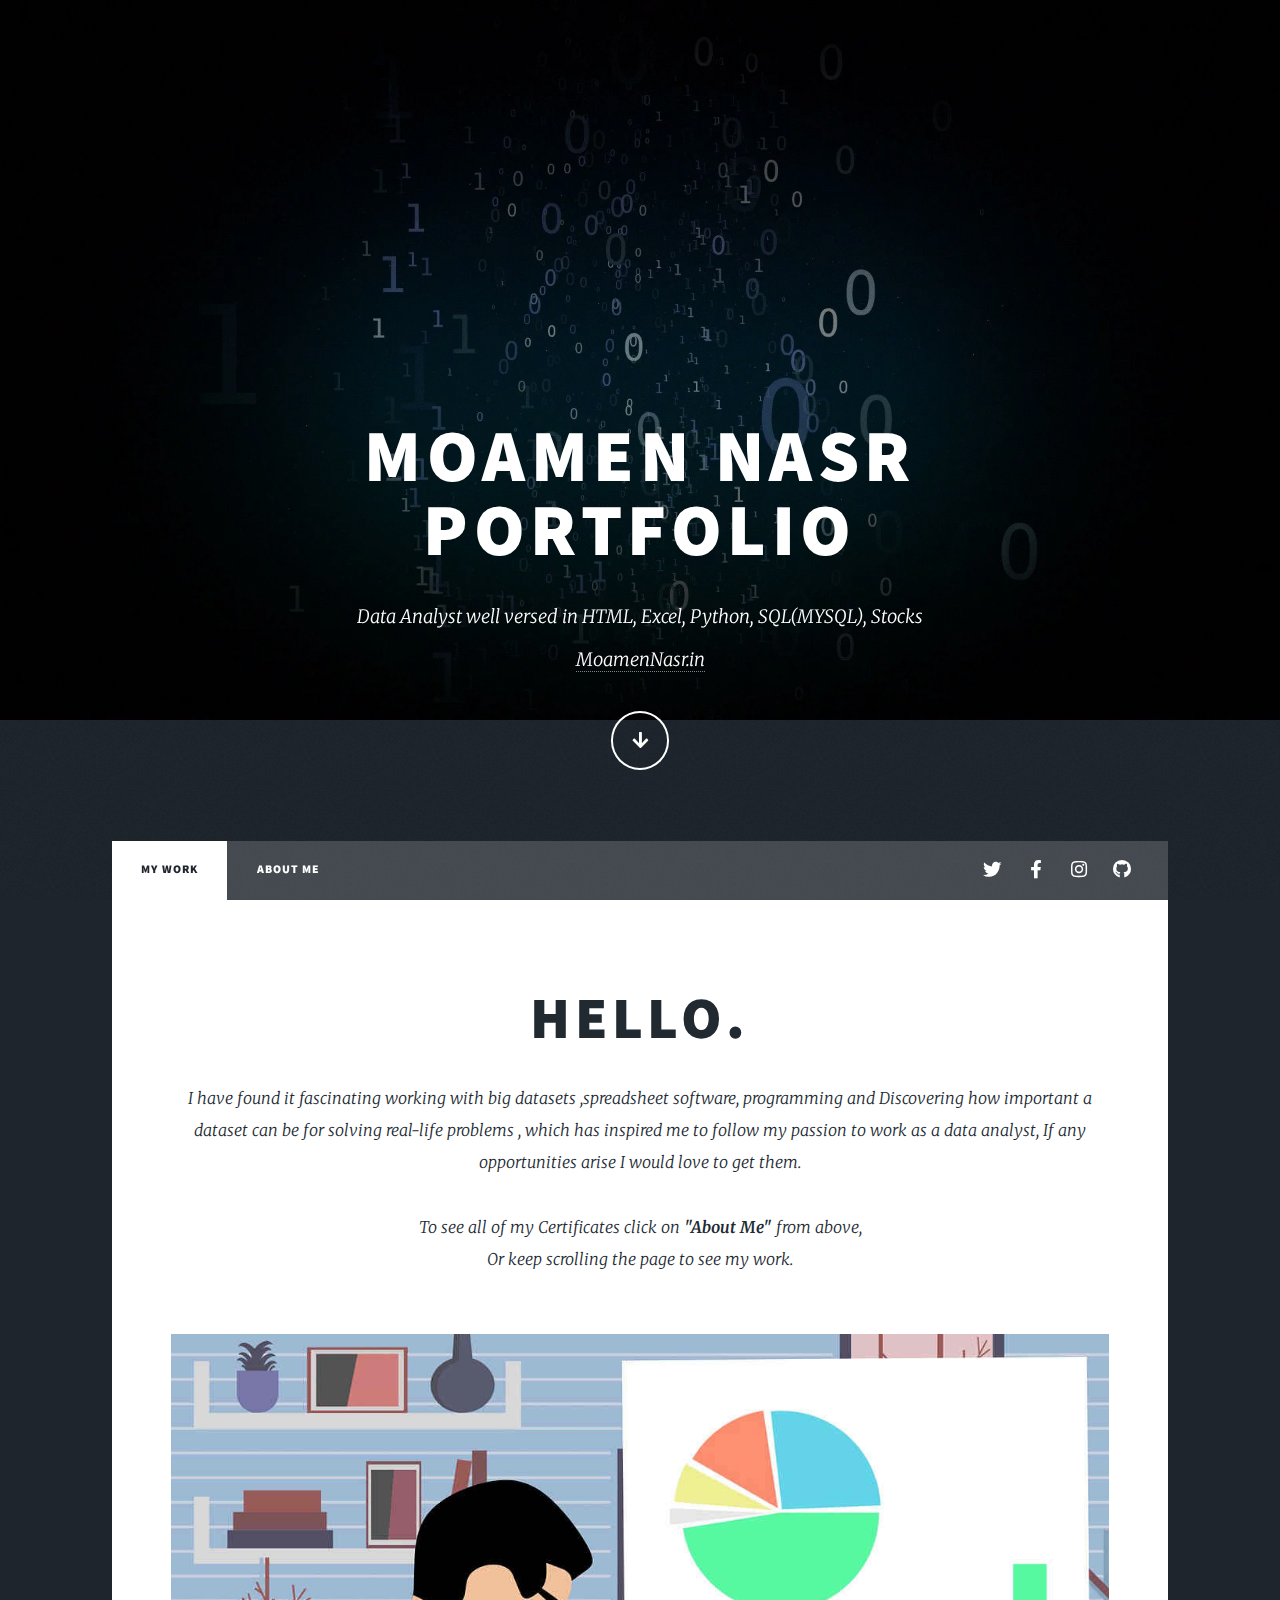
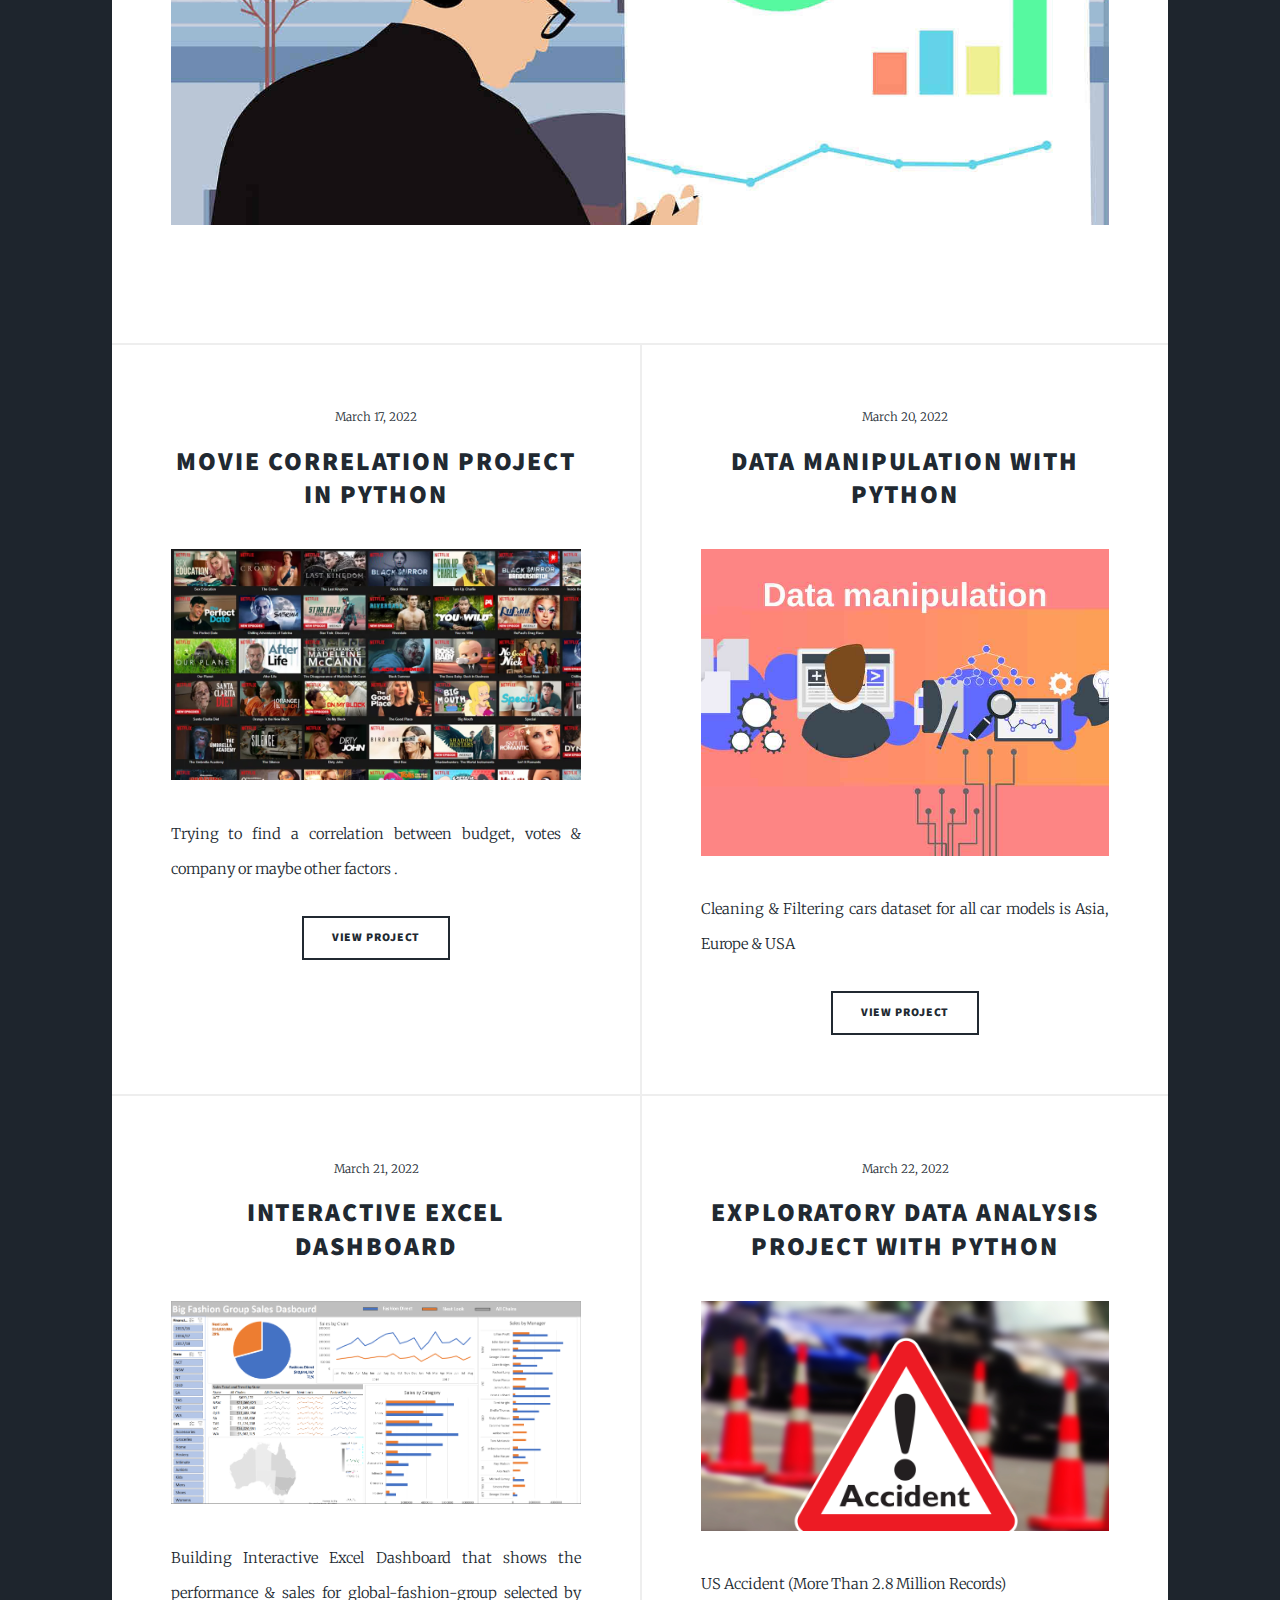
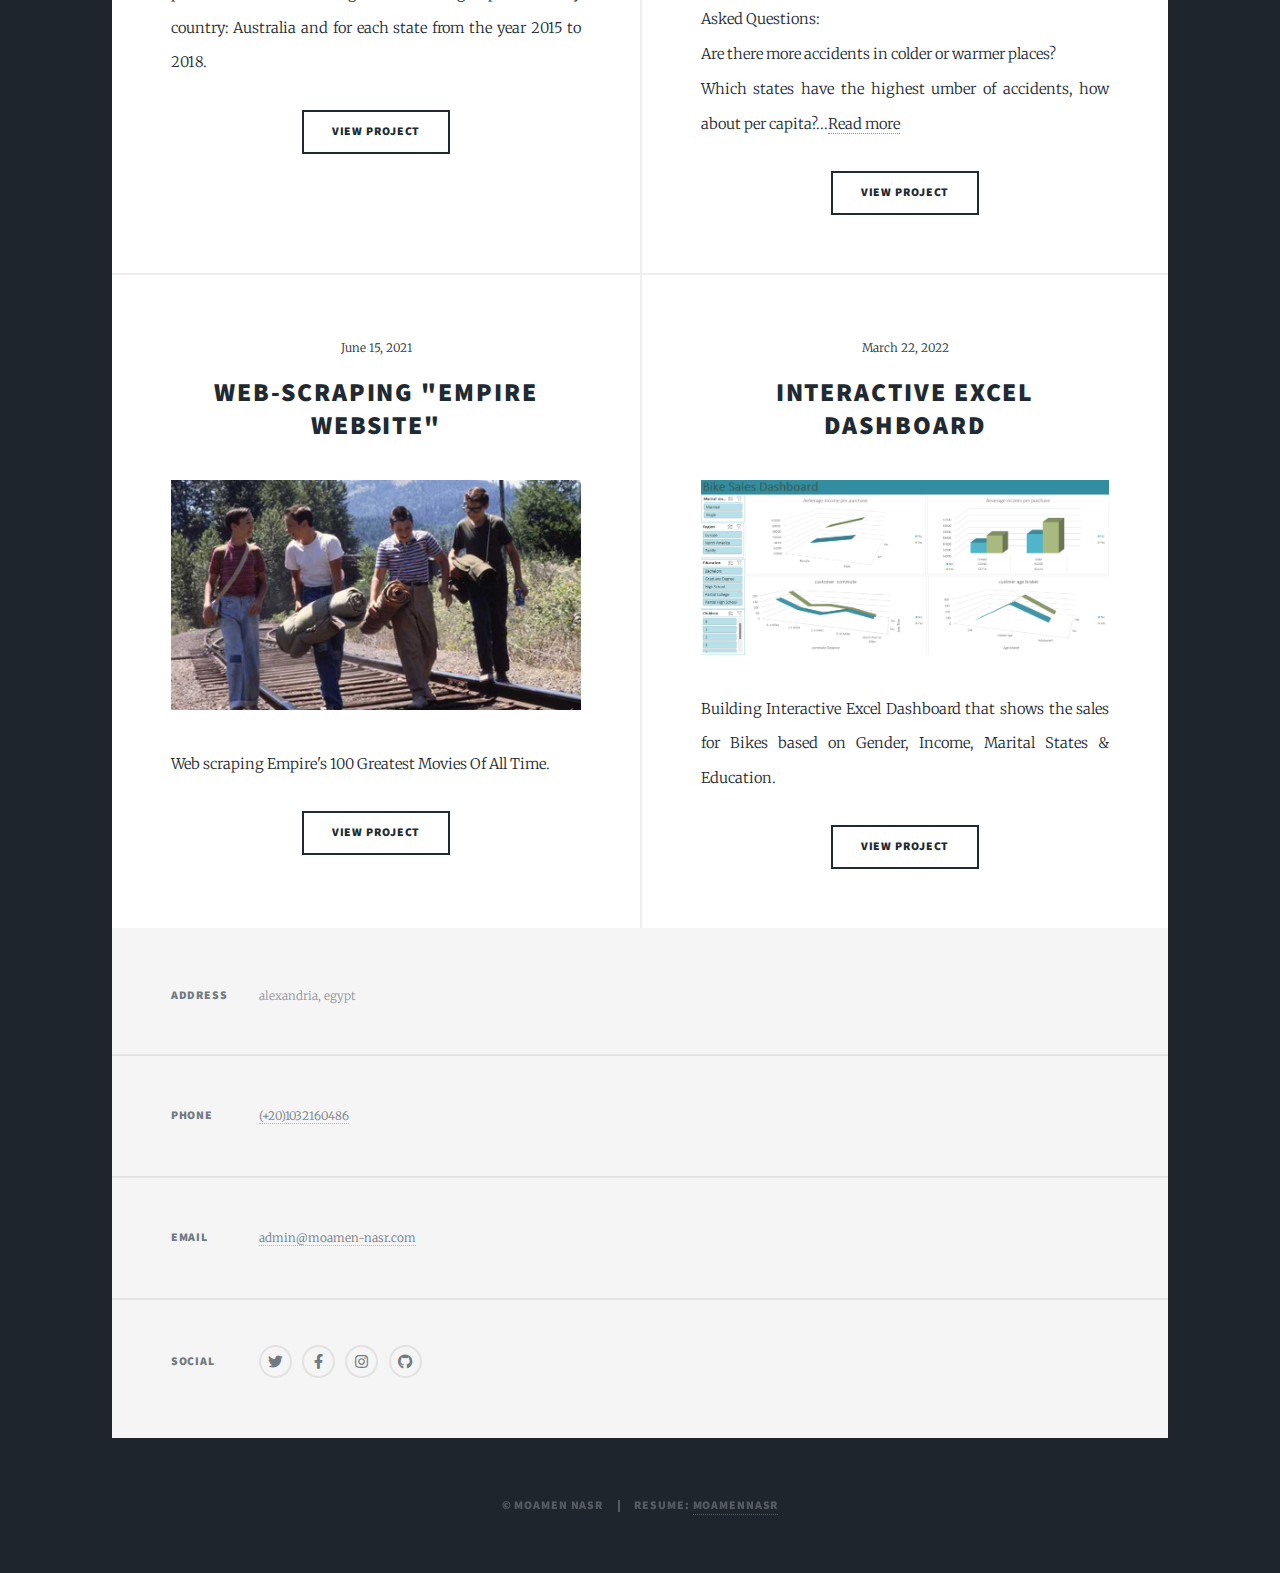
==== commit 6a0a5b4d: "Update index.html" ====
--- a/index.html
+++ b/index.html
@@ -153,7 +153,7 @@
 							</section>
 							<section>
 								<h3>Email</h3>
-								<p><a href="#">moamennasrelsayed@gmail.com</a></p>
+								<p><a href="#">admin@moamen-nasr.com</a></p>
 							</section>
 							<section>
 								<h3>Social</h3>
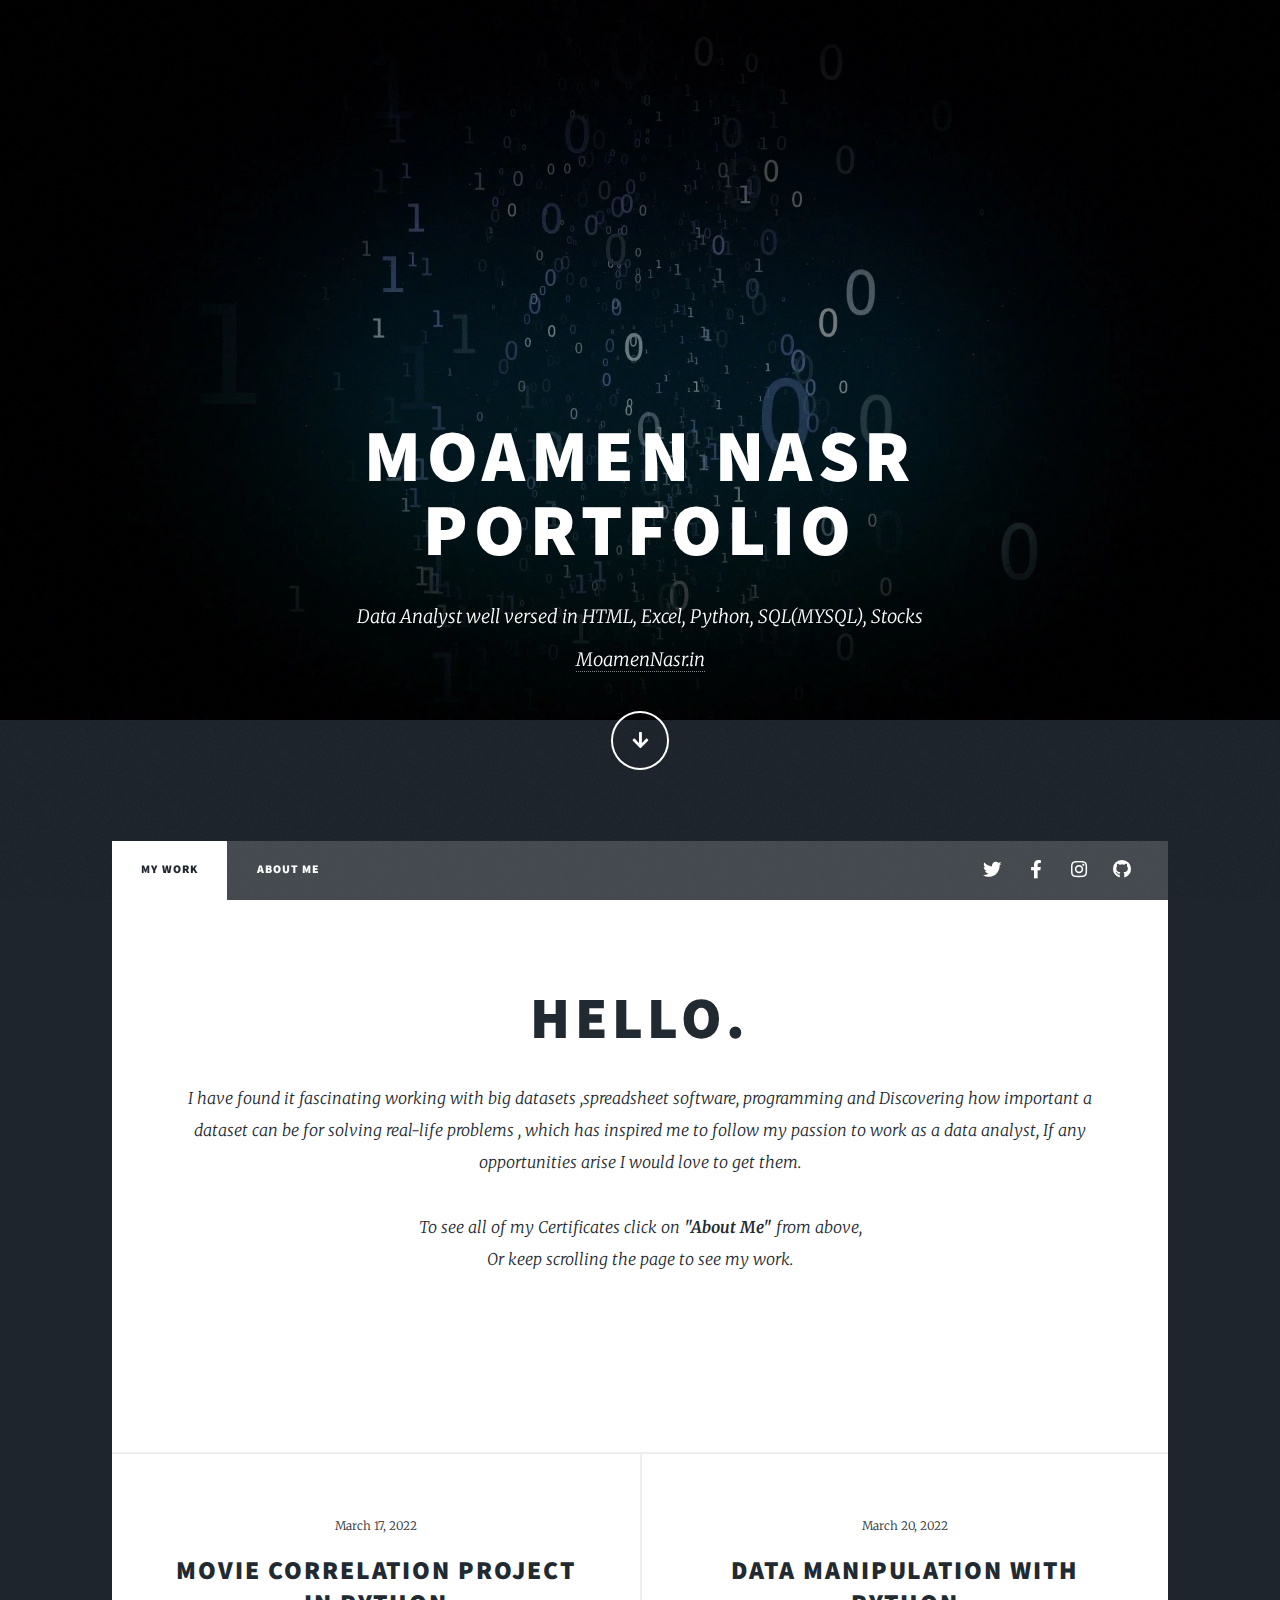
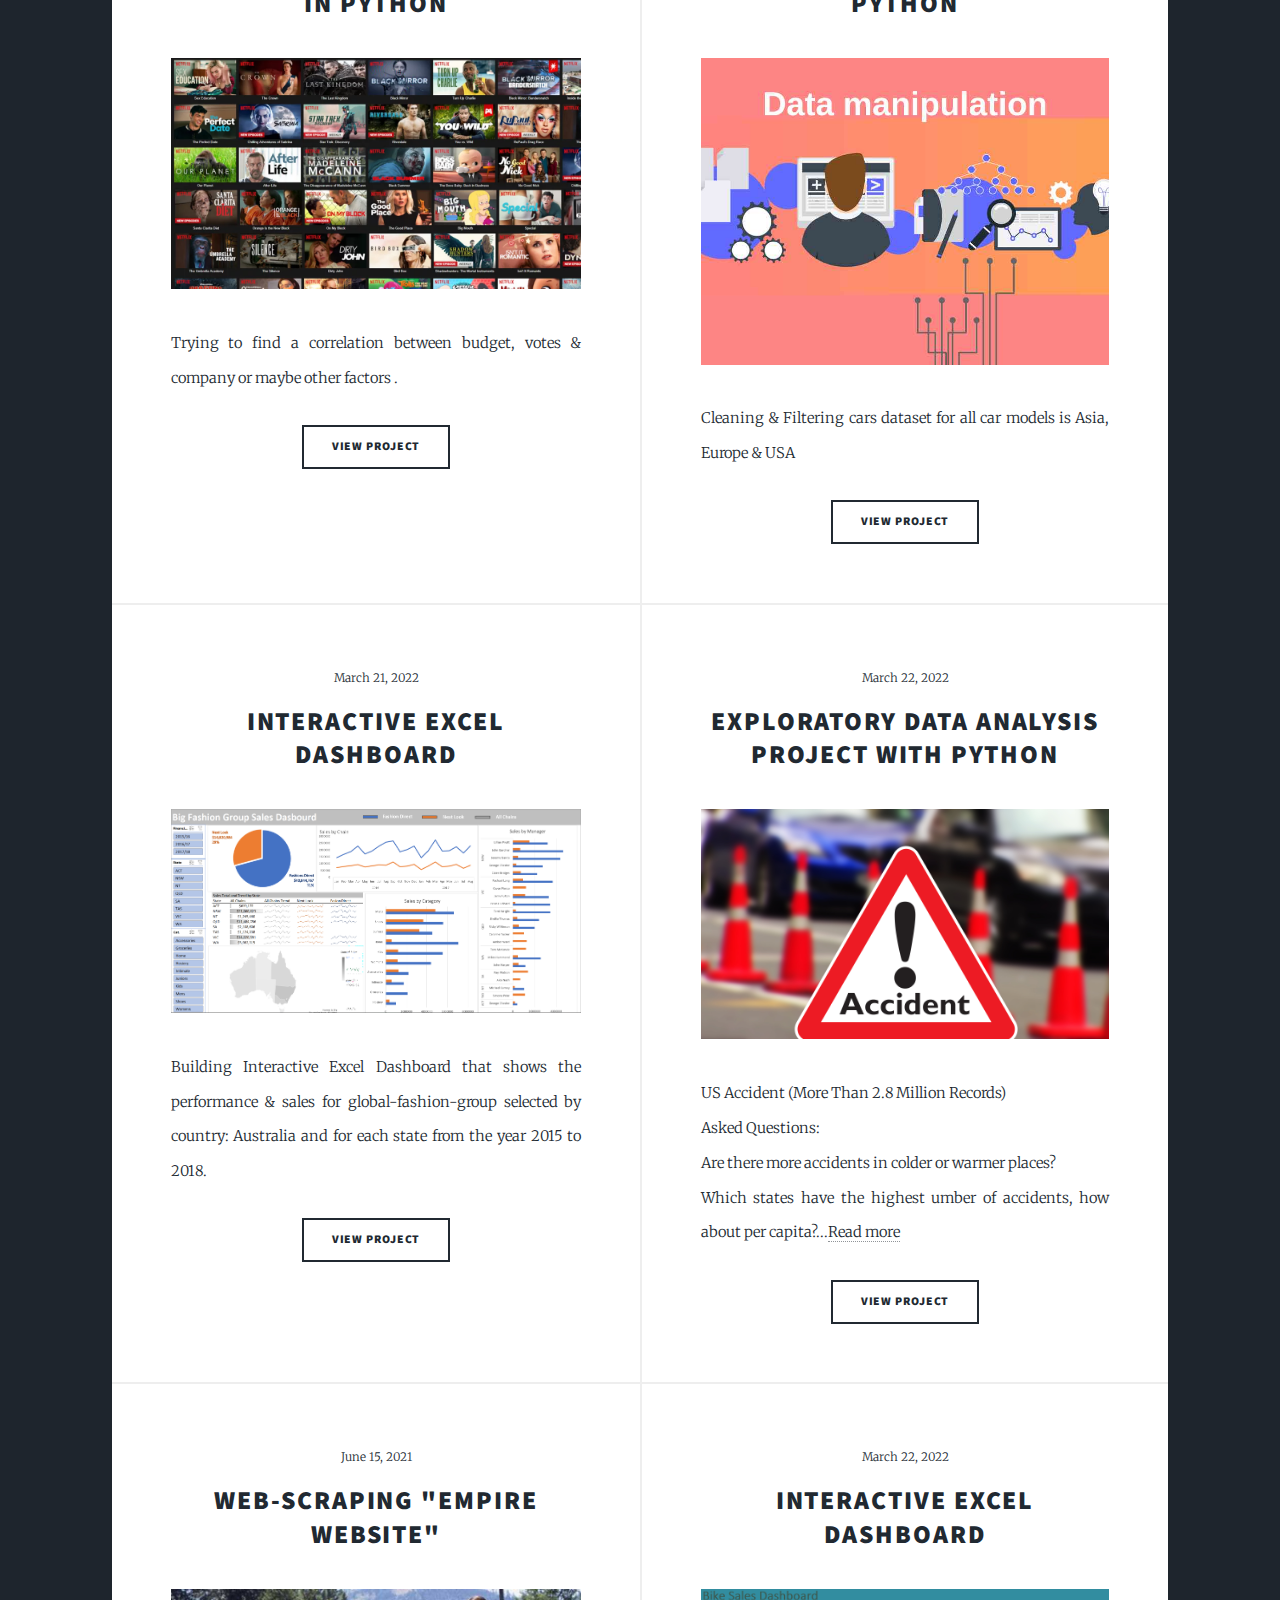
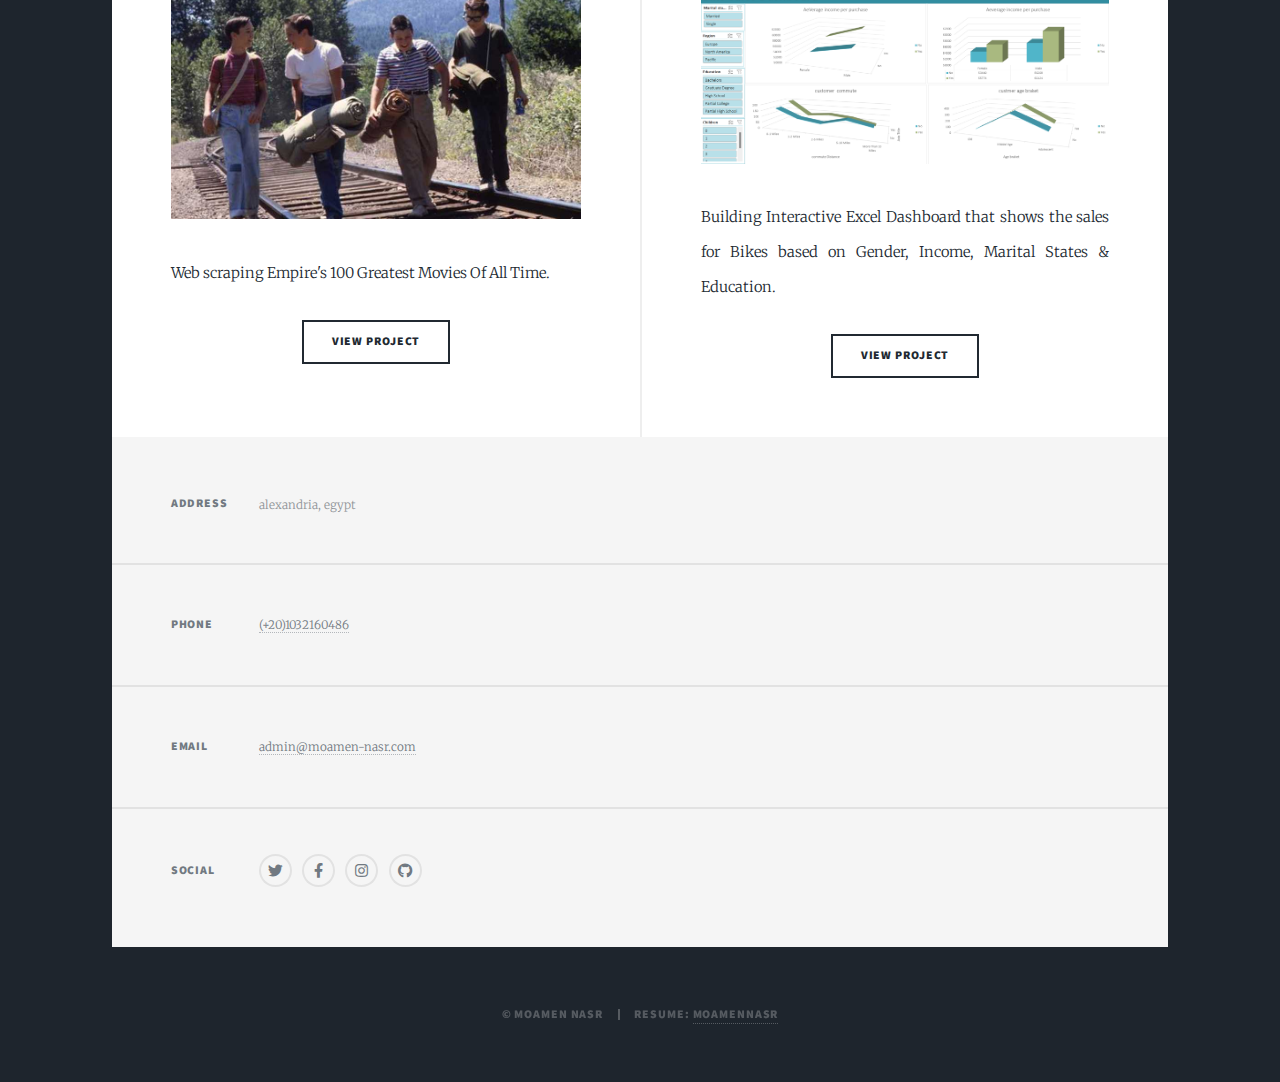
==== commit c4b879ec: "Update index.html" ====
--- a/index.html
+++ b/index.html
@@ -55,7 +55,7 @@
 									</a></h1>
 									<p>I have found it fascinating working with big datasets ,spreadsheet software, programming and Discovering how important a dataset can be for solving real-life problems , which has inspired me to follow my passion to work as a data analyst, If any opportunities arise I would love to get them.<br><br>To see all of my Certificates click on <strong>"About Me"</strong> from above,<br>Or keep scrolling the page to see my work. </p>
 								</header>
-								<a class="image main"><img src="images/intro.jpg" alt="" /></a>
+								<div class="image main"><img src="images/int.WEBP" alt="" /></div>
 
 							</article>
 
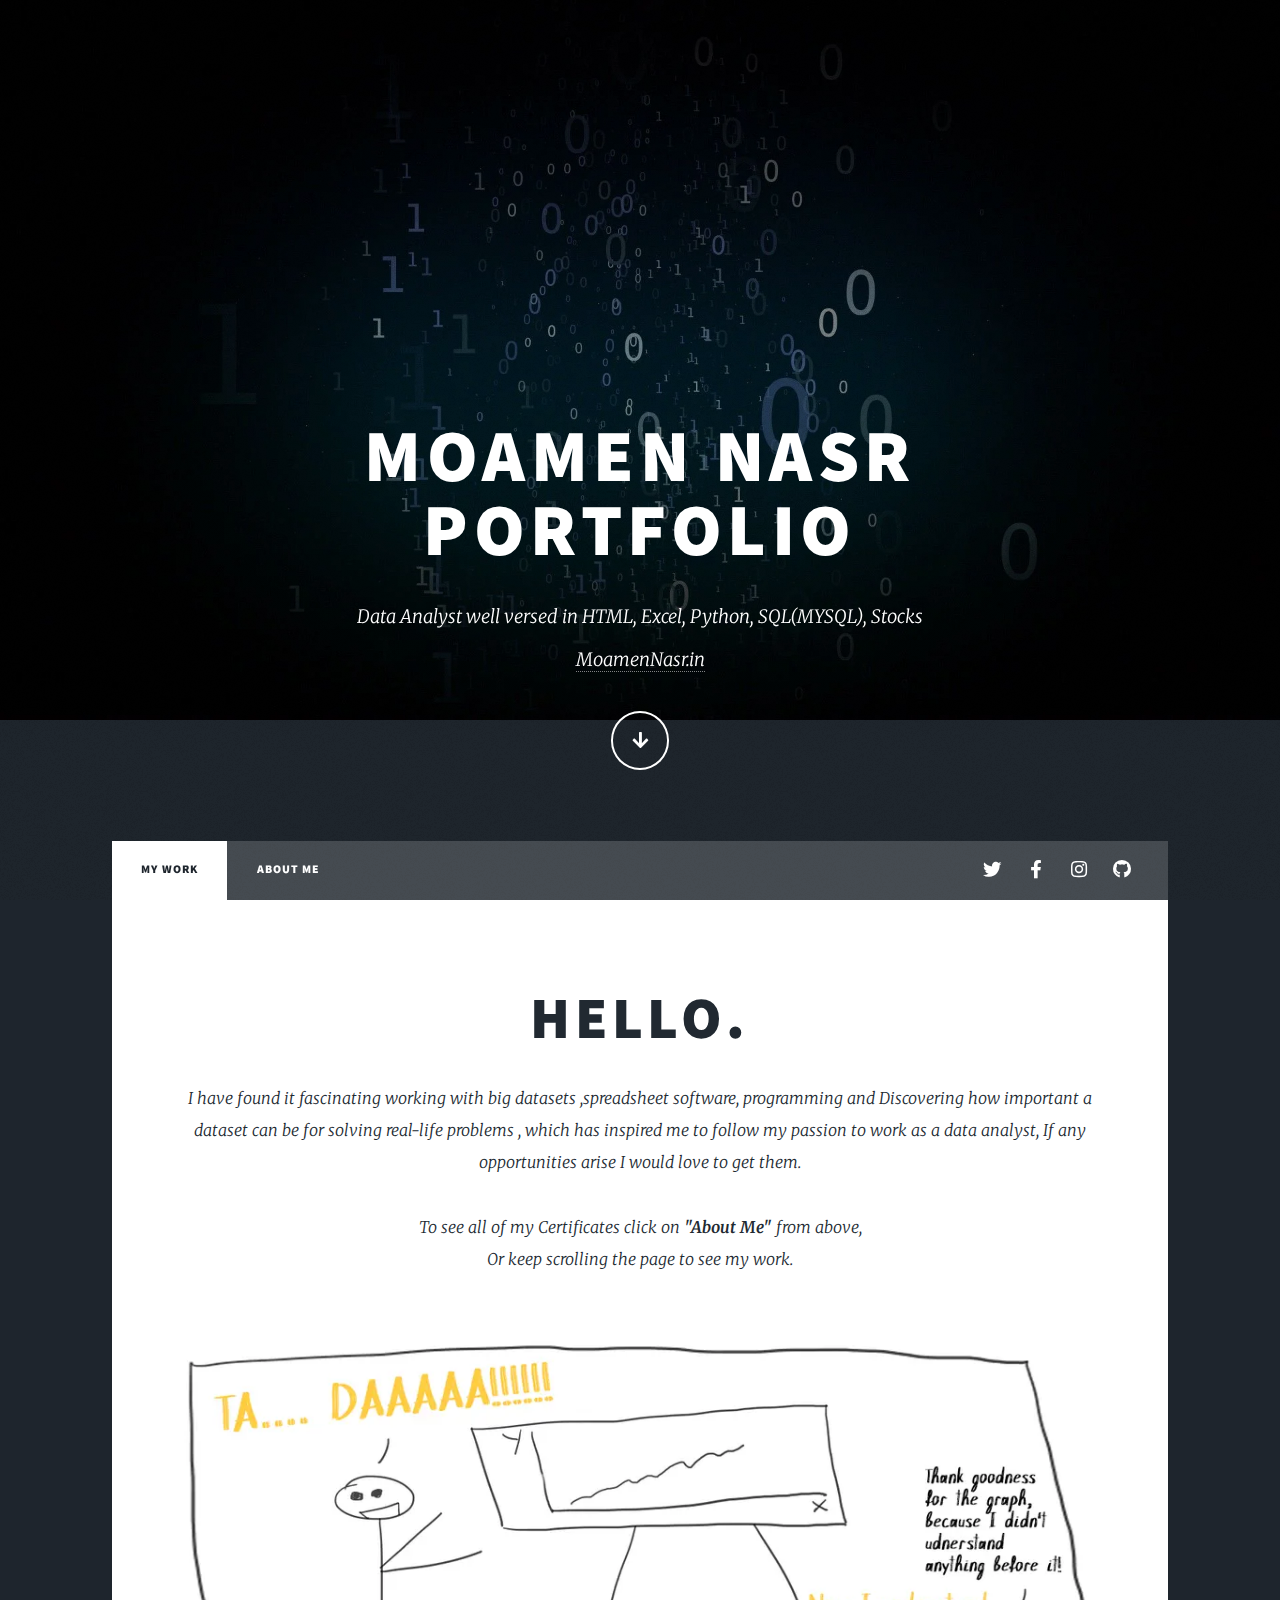
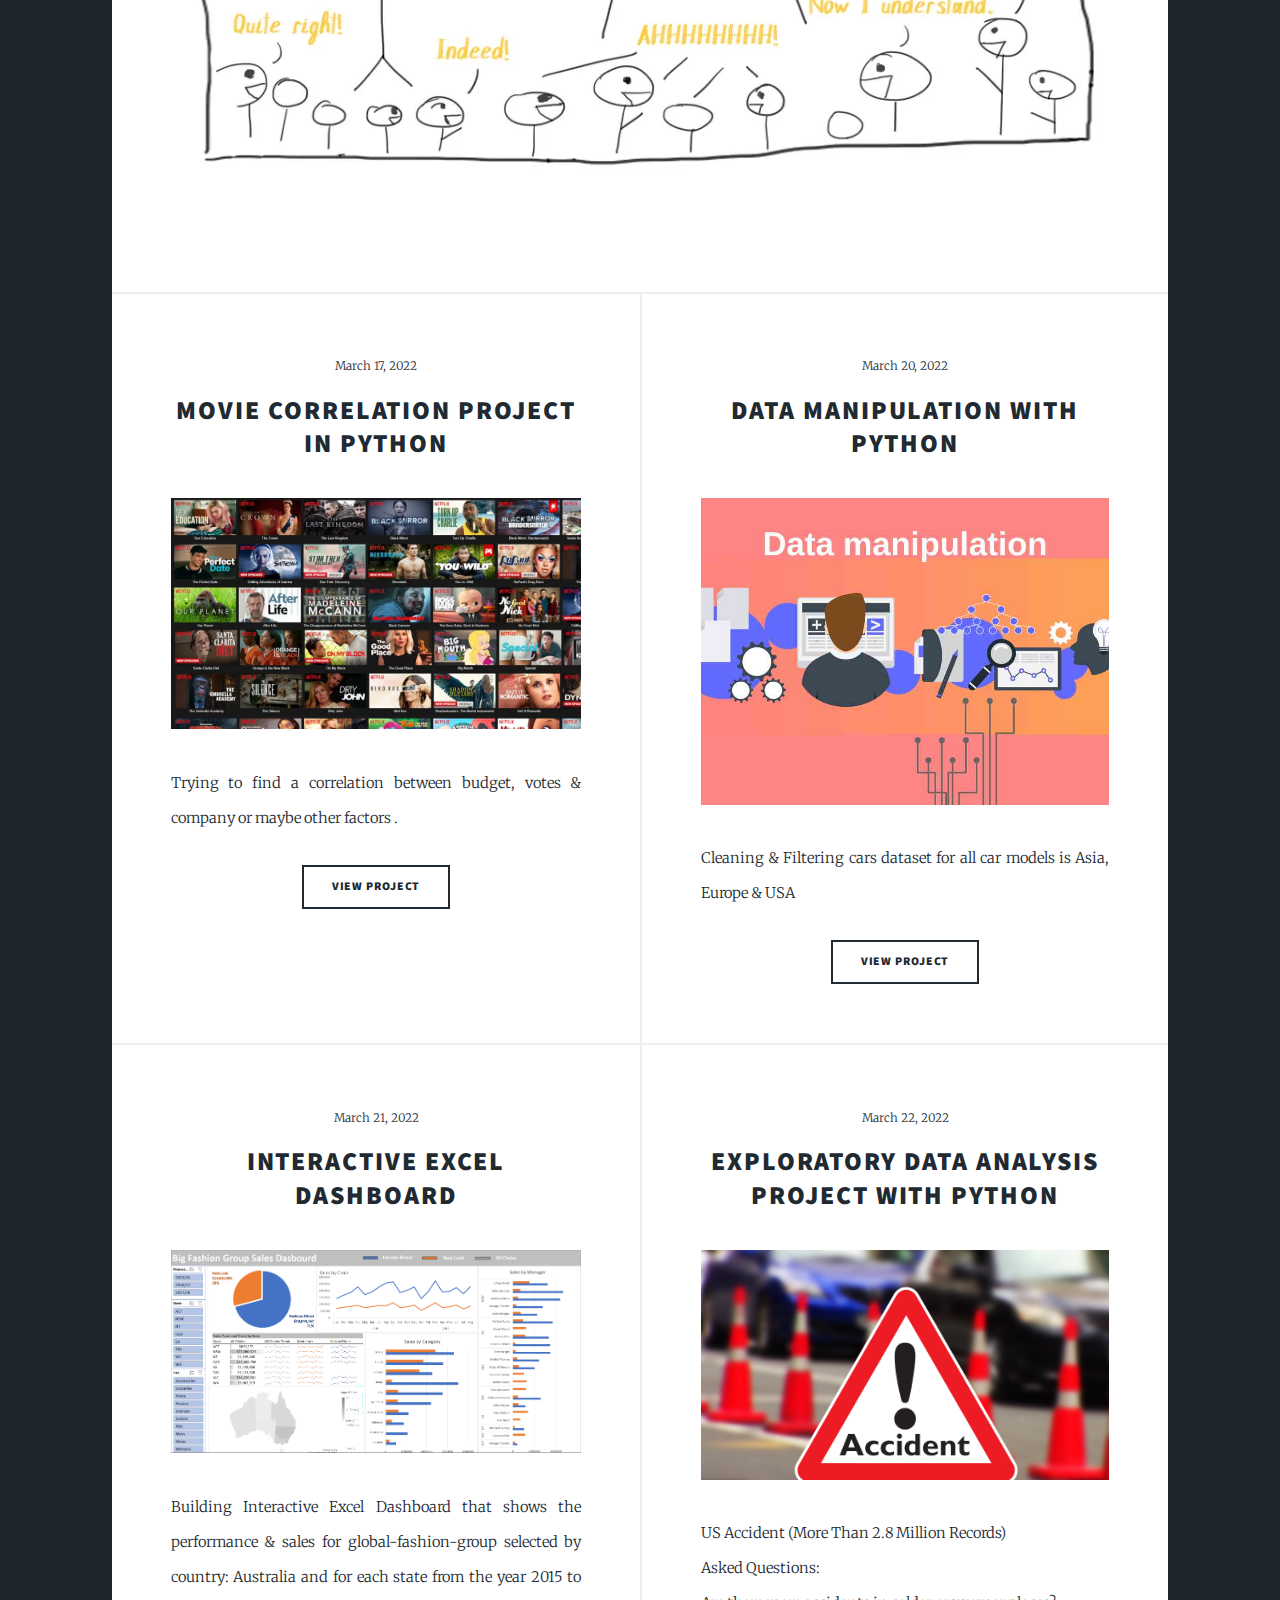
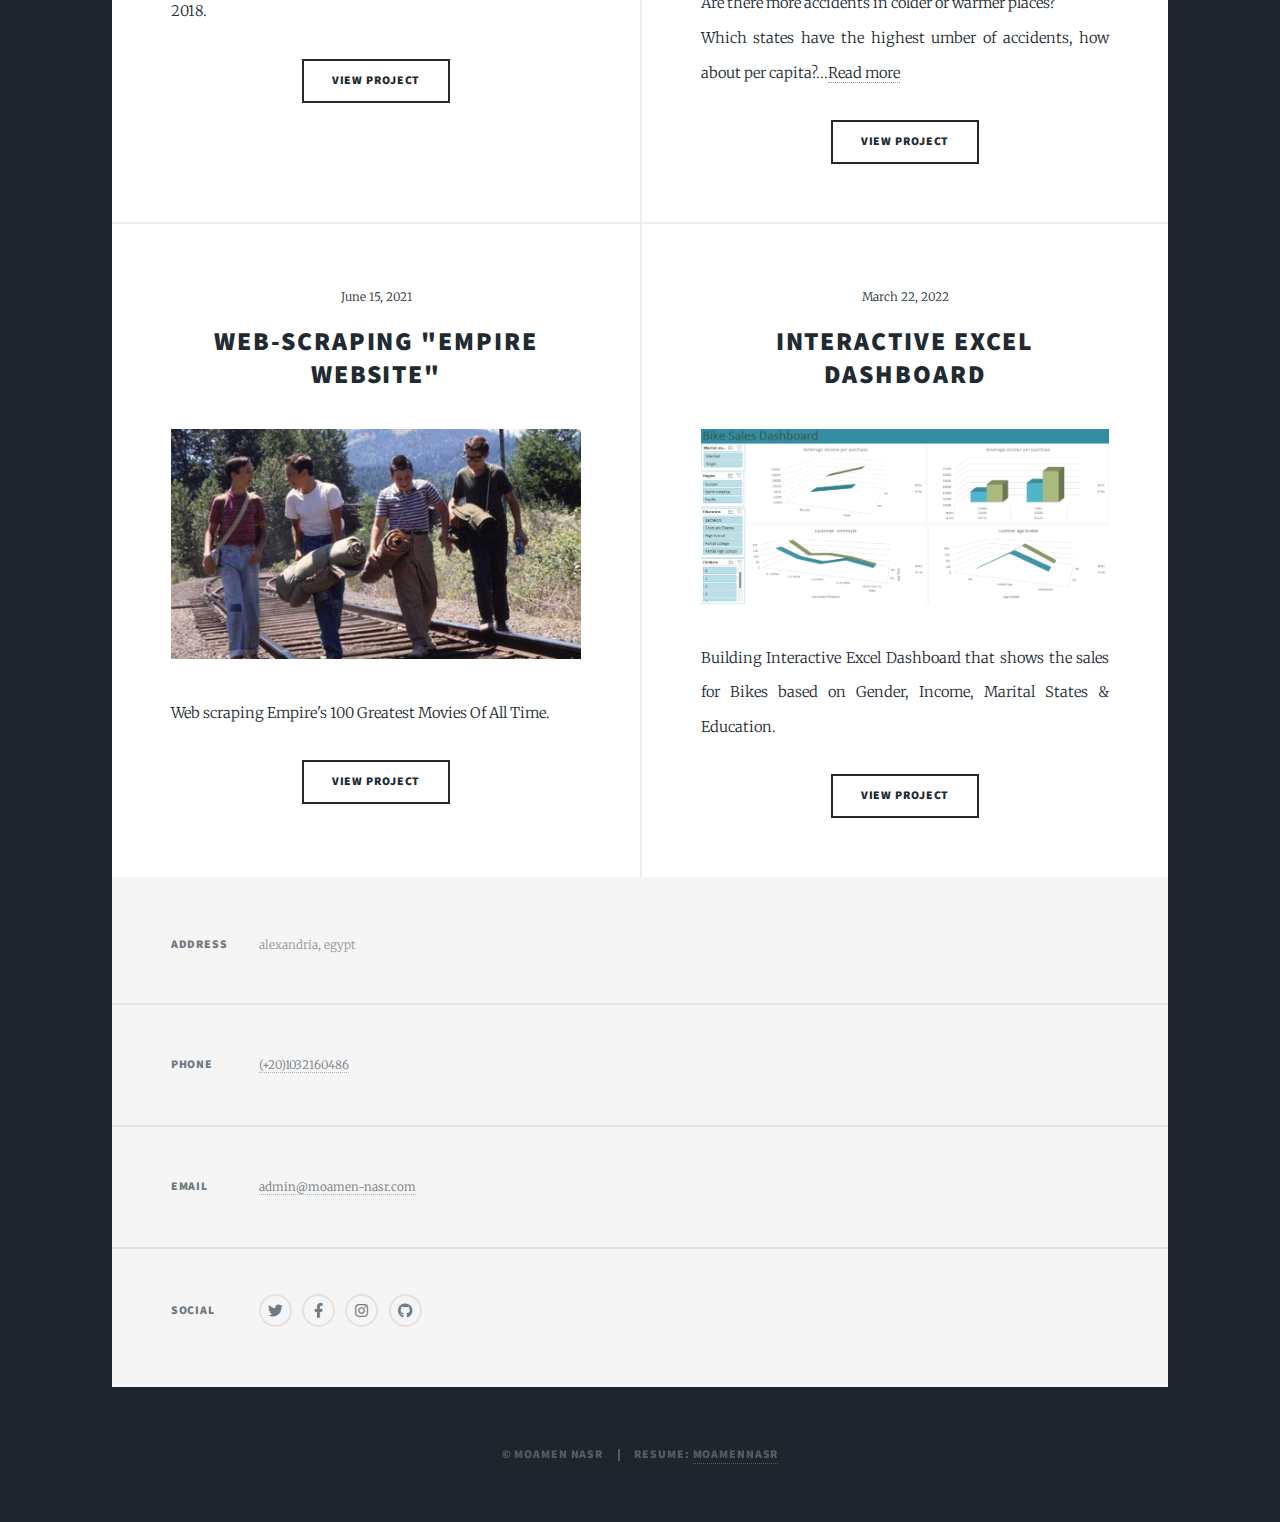
==== commit d3617a03: "Update index.html" ====
--- a/index.html
+++ b/index.html
@@ -55,7 +55,7 @@
 									</a></h1>
 									<p>I have found it fascinating working with big datasets ,spreadsheet software, programming and Discovering how important a dataset can be for solving real-life problems , which has inspired me to follow my passion to work as a data analyst, If any opportunities arise I would love to get them.<br><br>To see all of my Certificates click on <strong>"About Me"</strong> from above,<br>Or keep scrolling the page to see my work. </p>
 								</header>
-								<div class="image main"><img src="images/int.WEBP" alt="" /></div>
+								<div class="image main"><img src="images/int.webp" alt="" /></div>
 
 							</article>
 
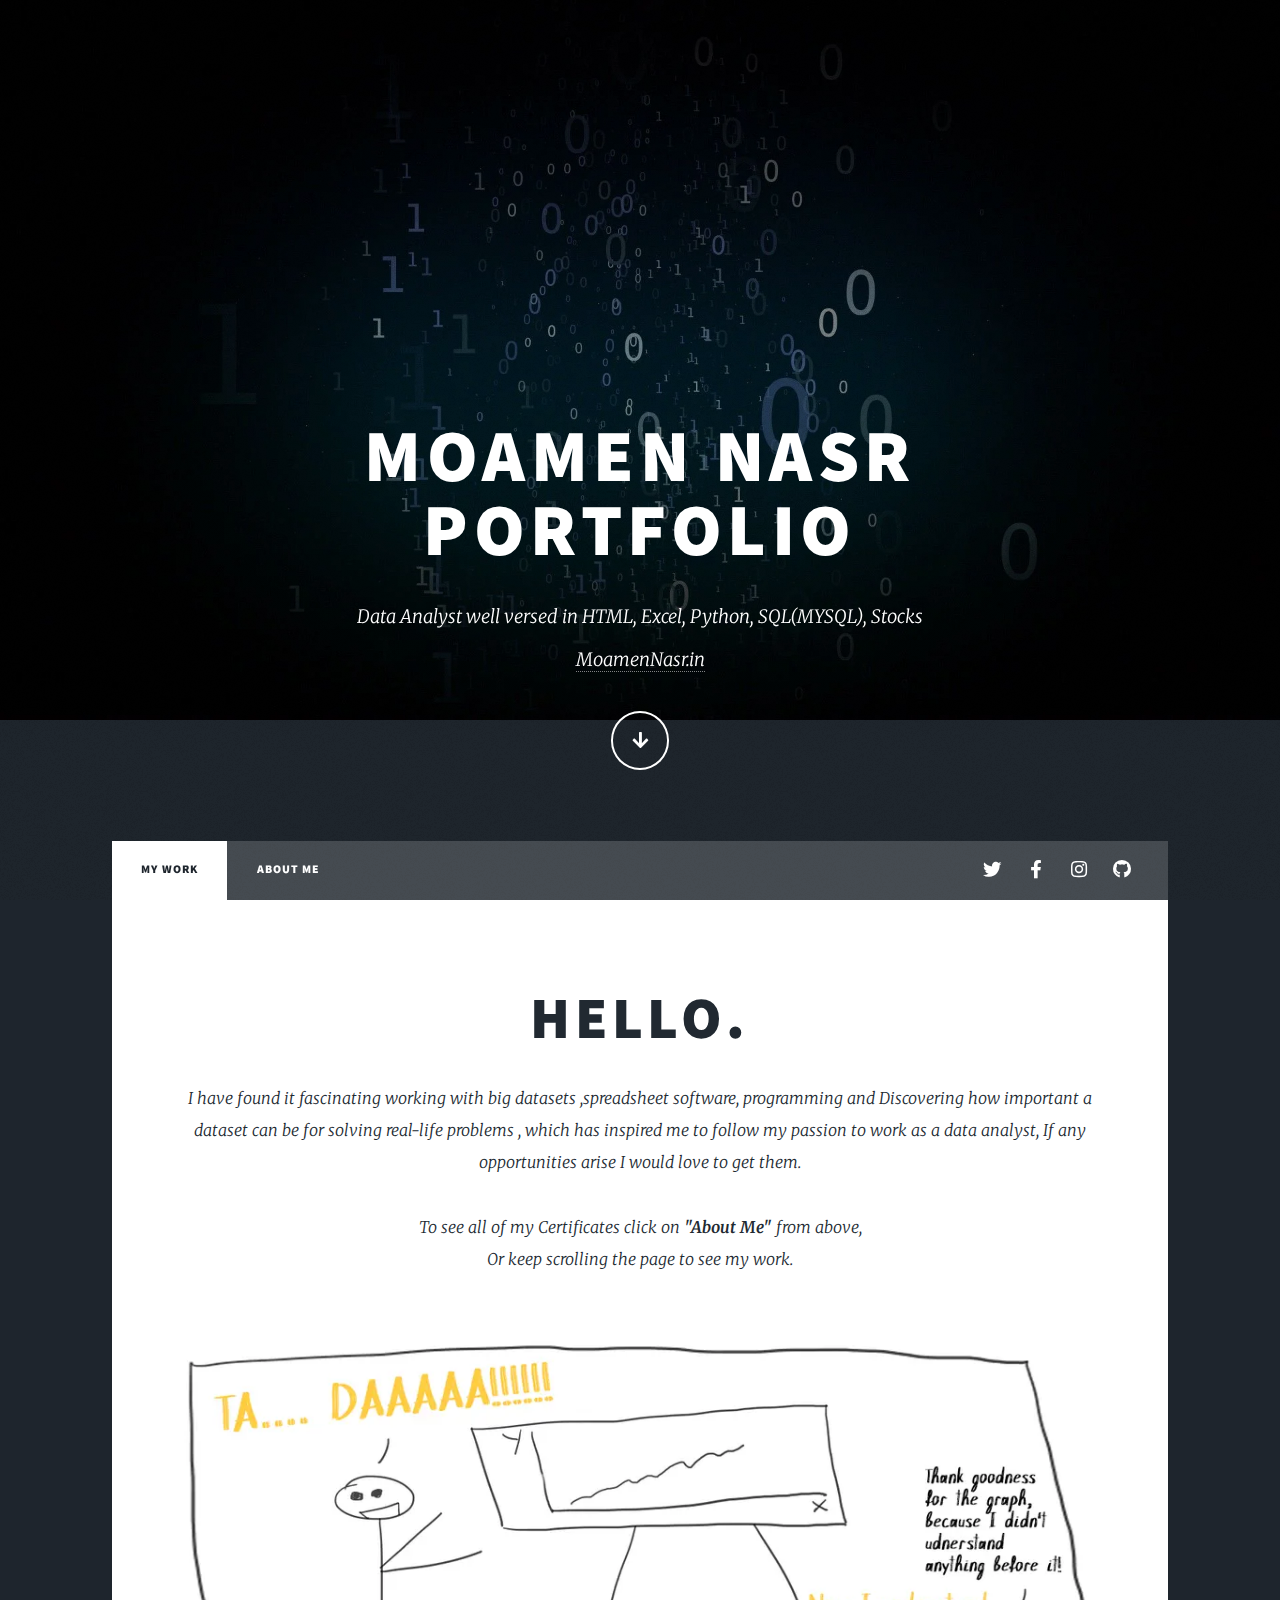
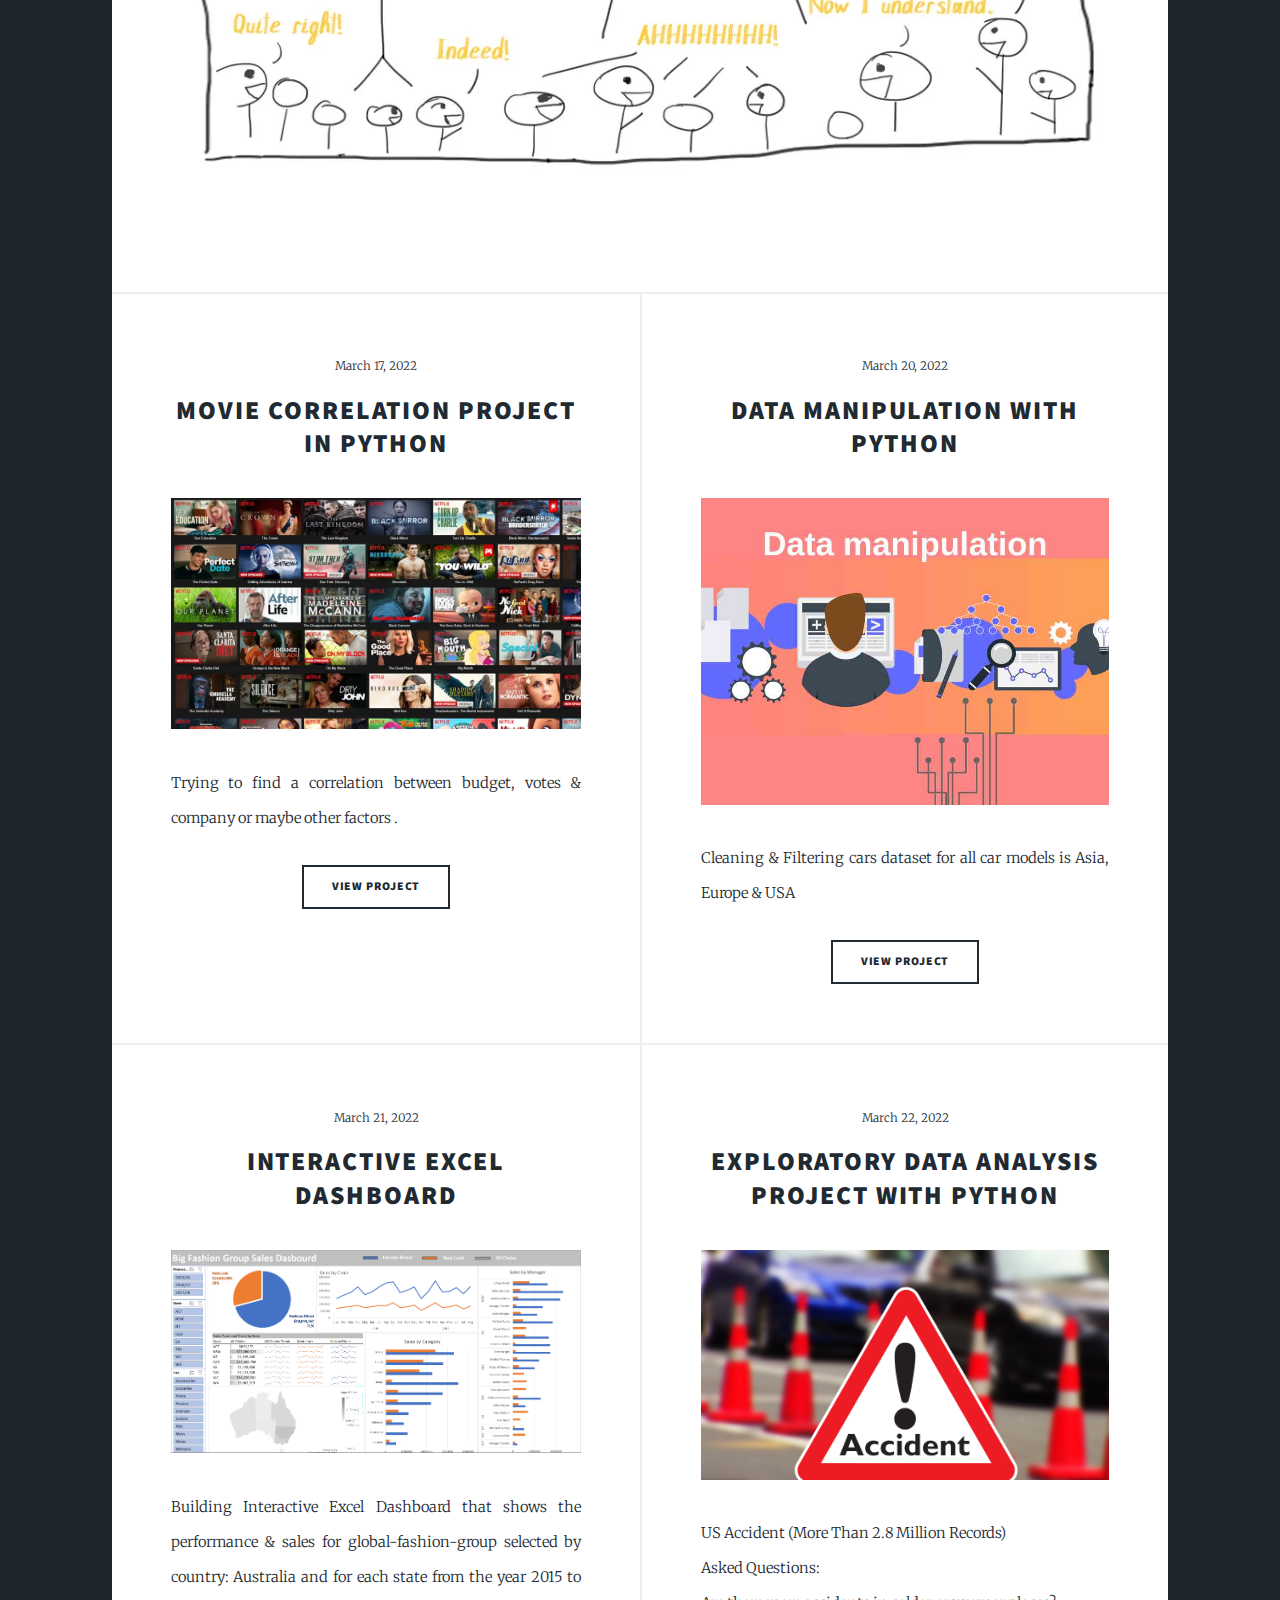
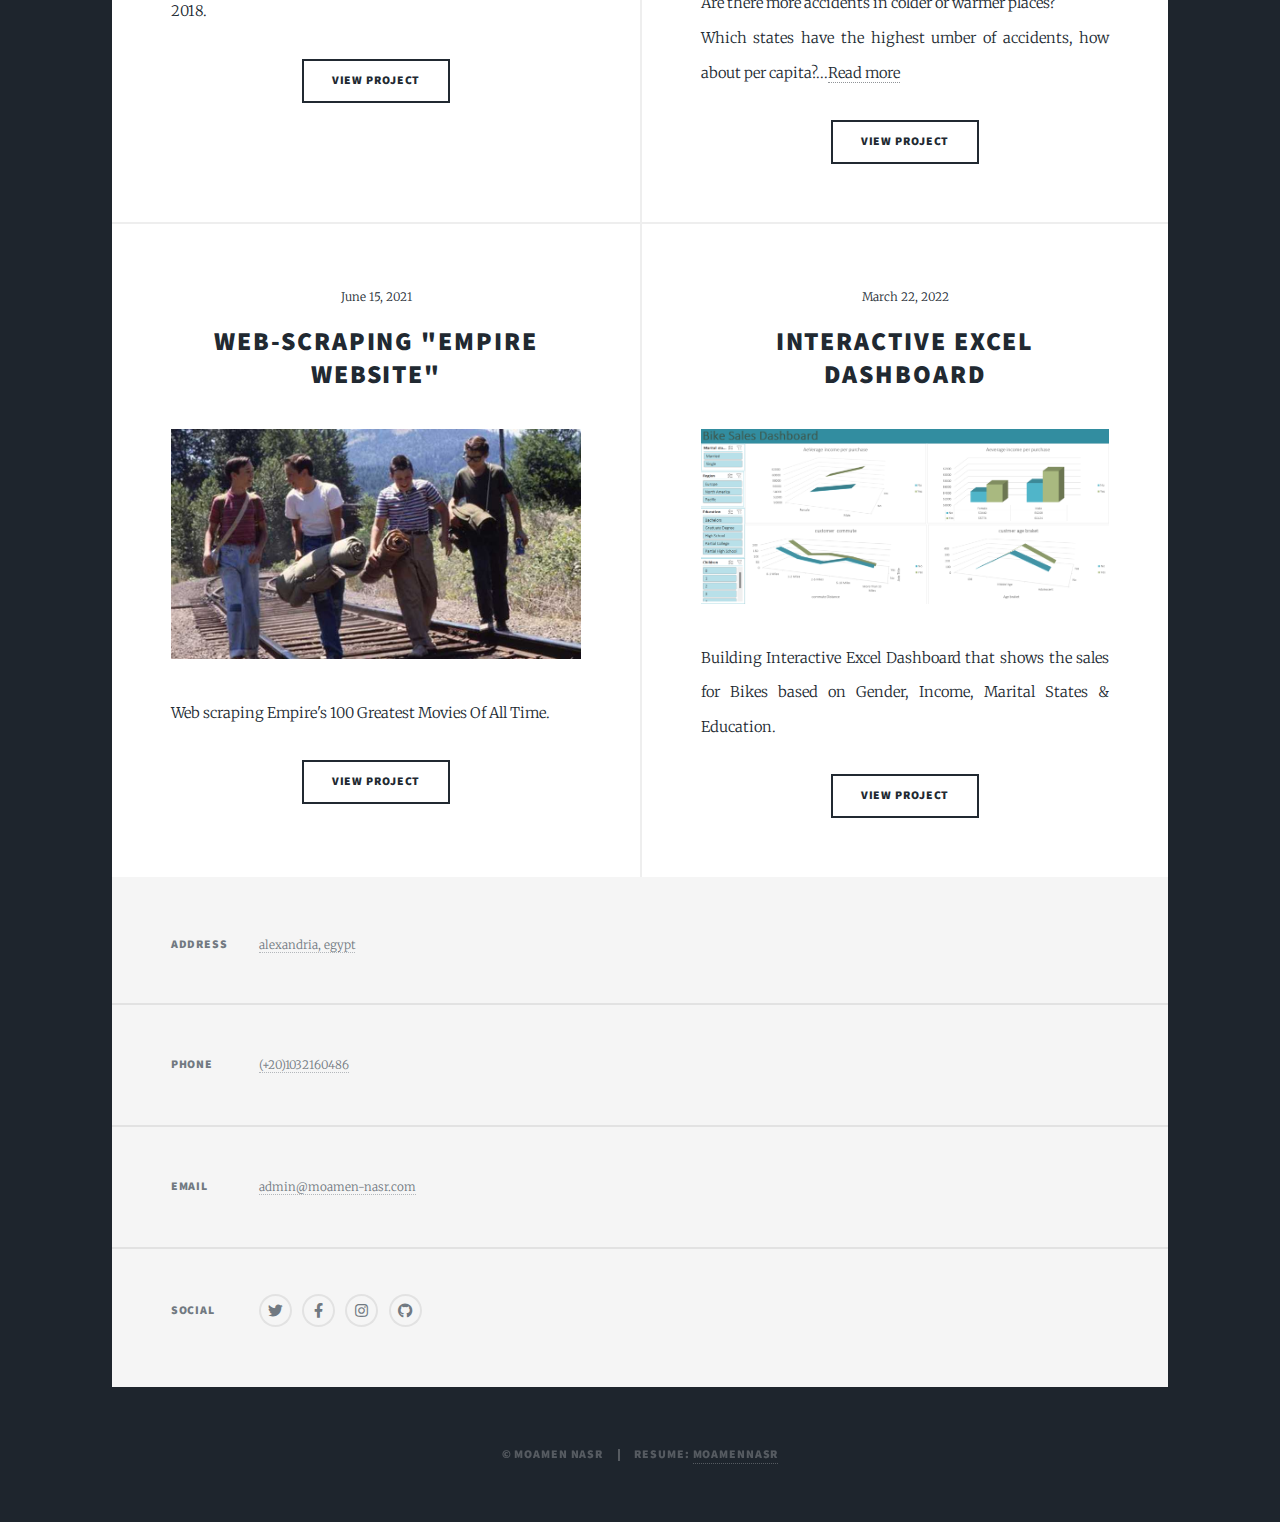
==== commit 7d37a36d: "Update index.html" ====
--- a/index.html
+++ b/index.html
@@ -51,7 +51,7 @@
 							<article class="post featured">
 								<header class="major">
 
-									<h1><a href="#">Hello.
+									<h1><a>Hello.
 									</a></h1>
 									<p>I have found it fascinating working with big datasets ,spreadsheet software, programming and Discovering how important a dataset can be for solving real-life problems , which has inspired me to follow my passion to work as a data analyst, If any opportunities arise I would love to get them.<br><br>To see all of my Certificates click on <strong>"About Me"</strong> from above,<br>Or keep scrolling the page to see my work. </p>
 								</header>
@@ -145,15 +145,15 @@
 						<section class="split contact">
 							<section class="alt">
 								<h3>Address</h3>
-								<p>alexandria, egypt</p>
+								<p><a>alexandria, egypt</a></p>
 							</section>
 							<section>
 								<h3>Phone</h3>
-								<p><a href="#">(+20)1032160486</a></p>
+								<p><a>(+20)1032160486</a></p>
 							</section>
 							<section>
 								<h3>Email</h3>
-								<p><a href="#">admin@moamen-nasr.com</a></p>
+								<p><a>admin@moamen-nasr.com</a></p>
 							</section>
 							<section>
 								<h3>Social</h3>
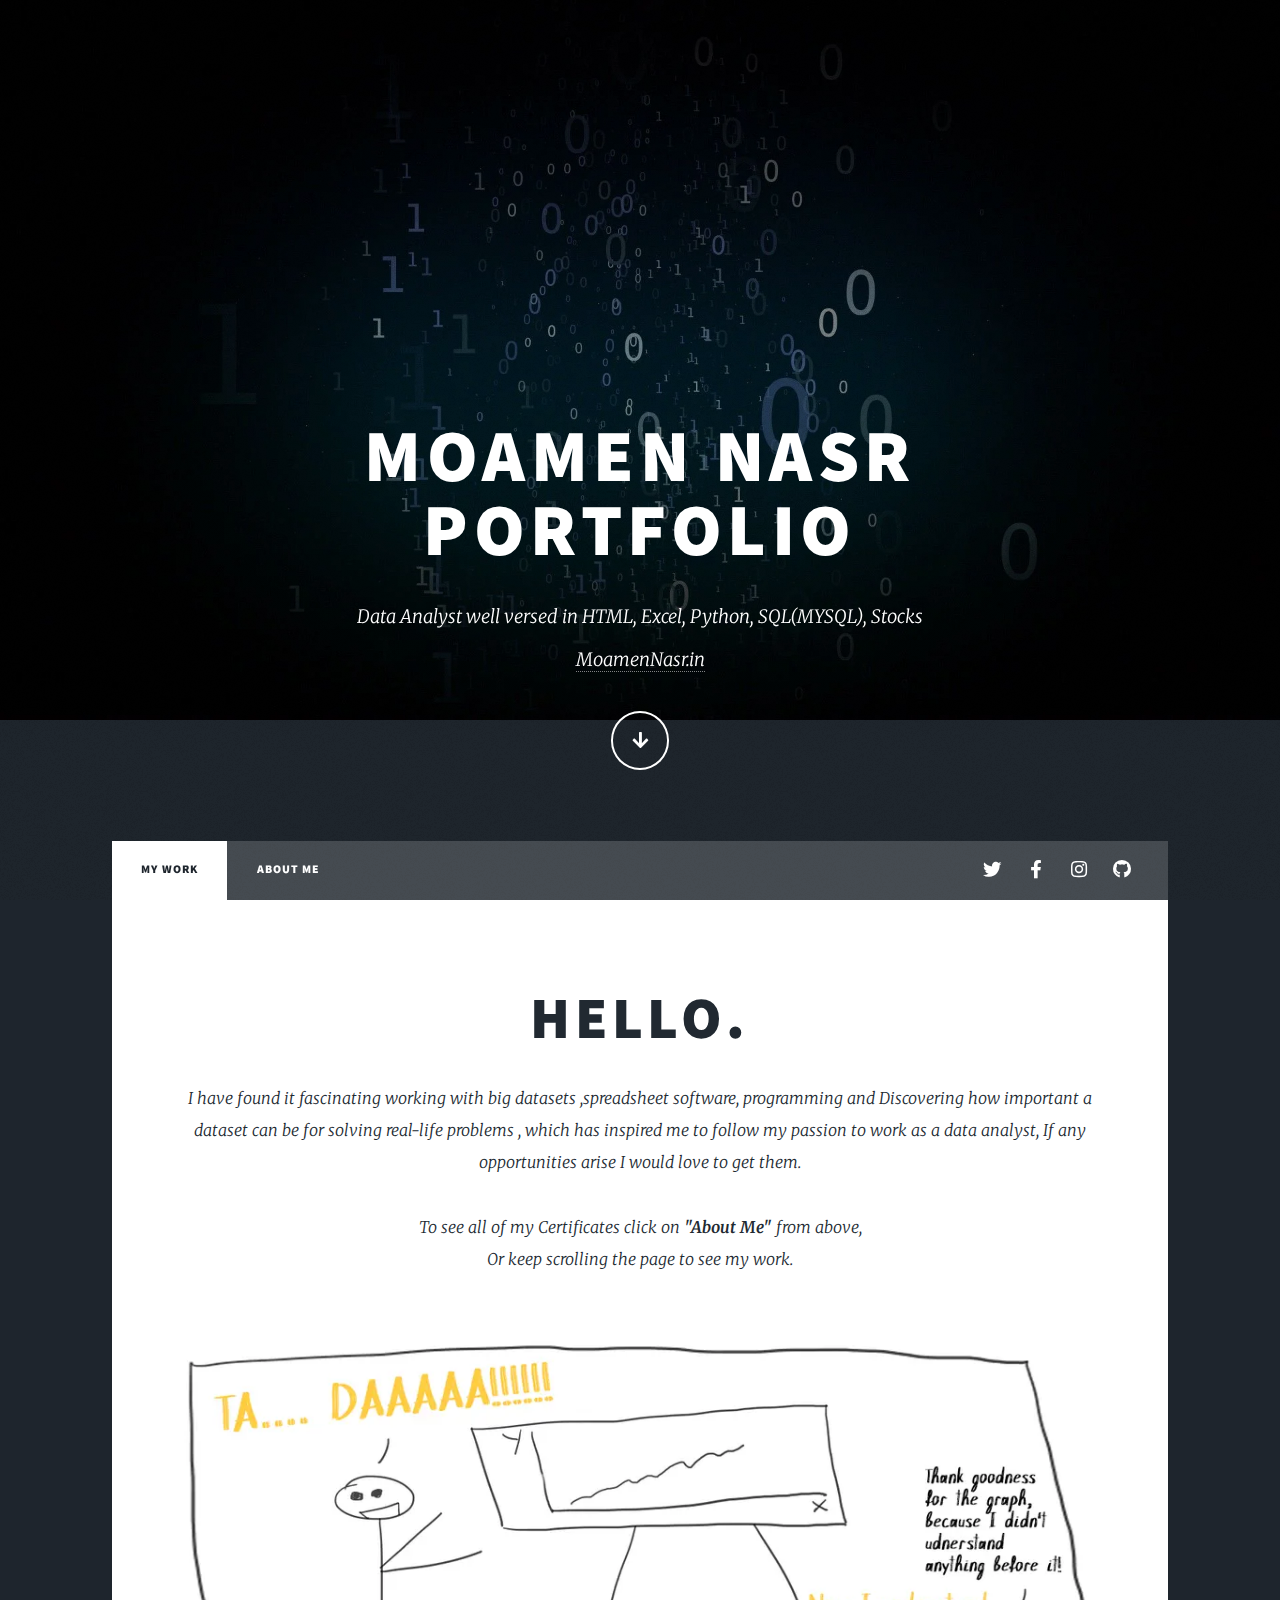
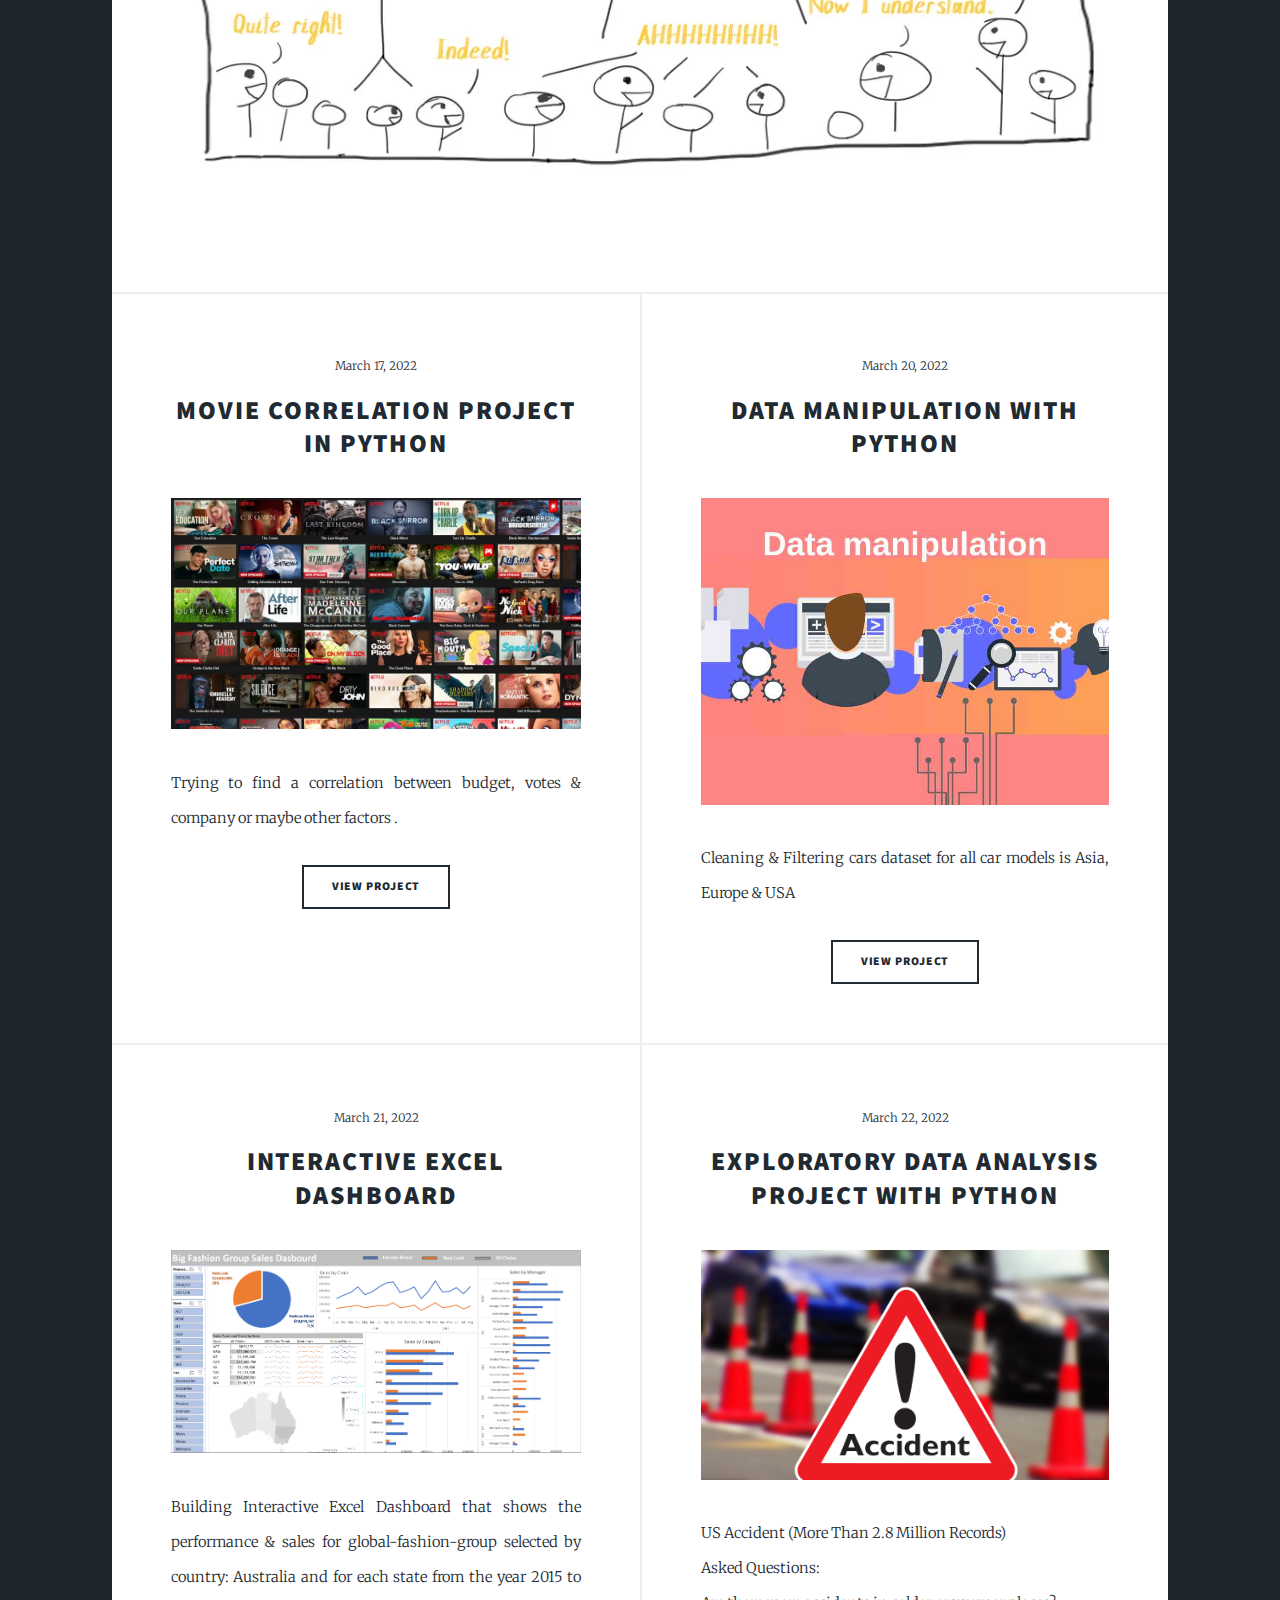
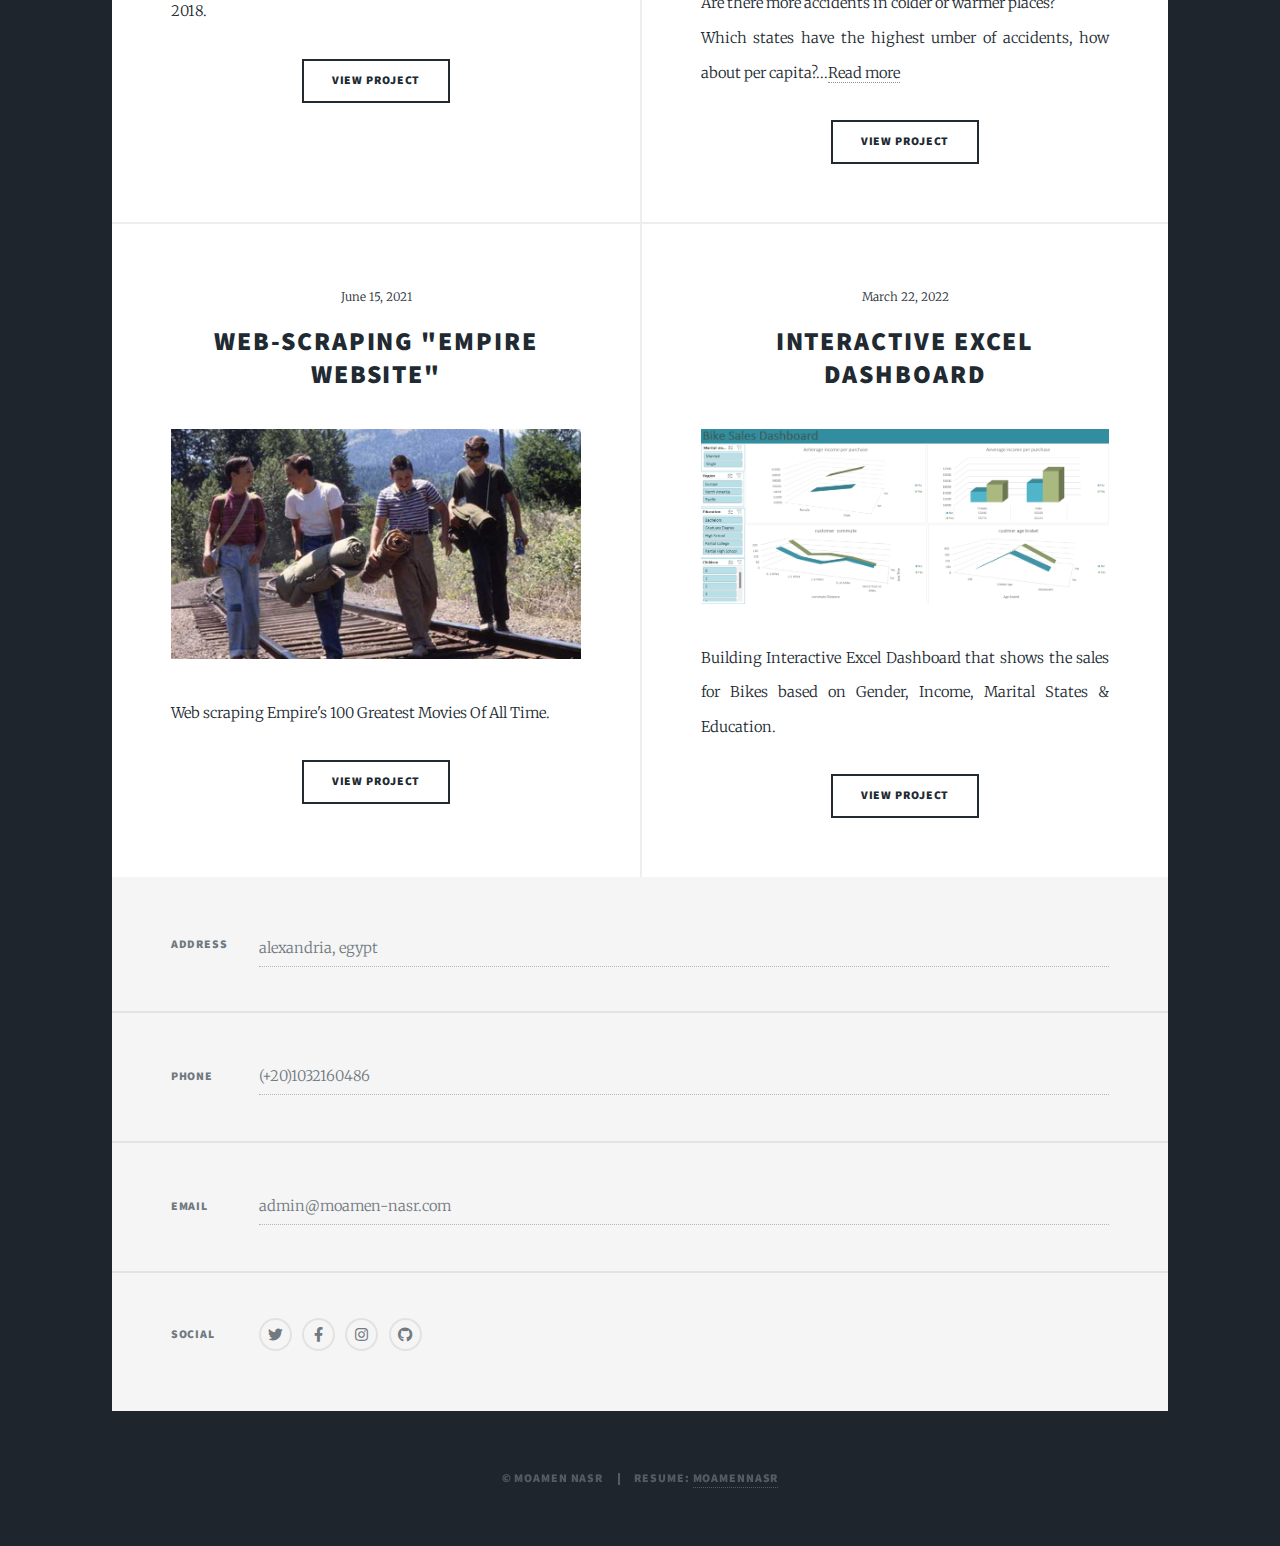
==== commit a79ba66a: "Update index.html" ====
--- a/index.html
+++ b/index.html
@@ -145,15 +145,15 @@
 						<section class="split contact">
 							<section class="alt">
 								<h3>Address</h3>
-								<p><a>alexandria, egypt</a></p>
+								<a>alexandria, egypt</a>
 							</section>
 							<section>
 								<h3>Phone</h3>
-								<p><a>(+20)1032160486</a></p>
+								<a>(+20)1032160486</a>
 							</section>
 							<section>
 								<h3>Email</h3>
-								<p><a>admin@moamen-nasr.com</a></p>
+								<a>admin@moamen-nasr.com</a>
 							</section>
 							<section>
 								<h3>Social</h3>
